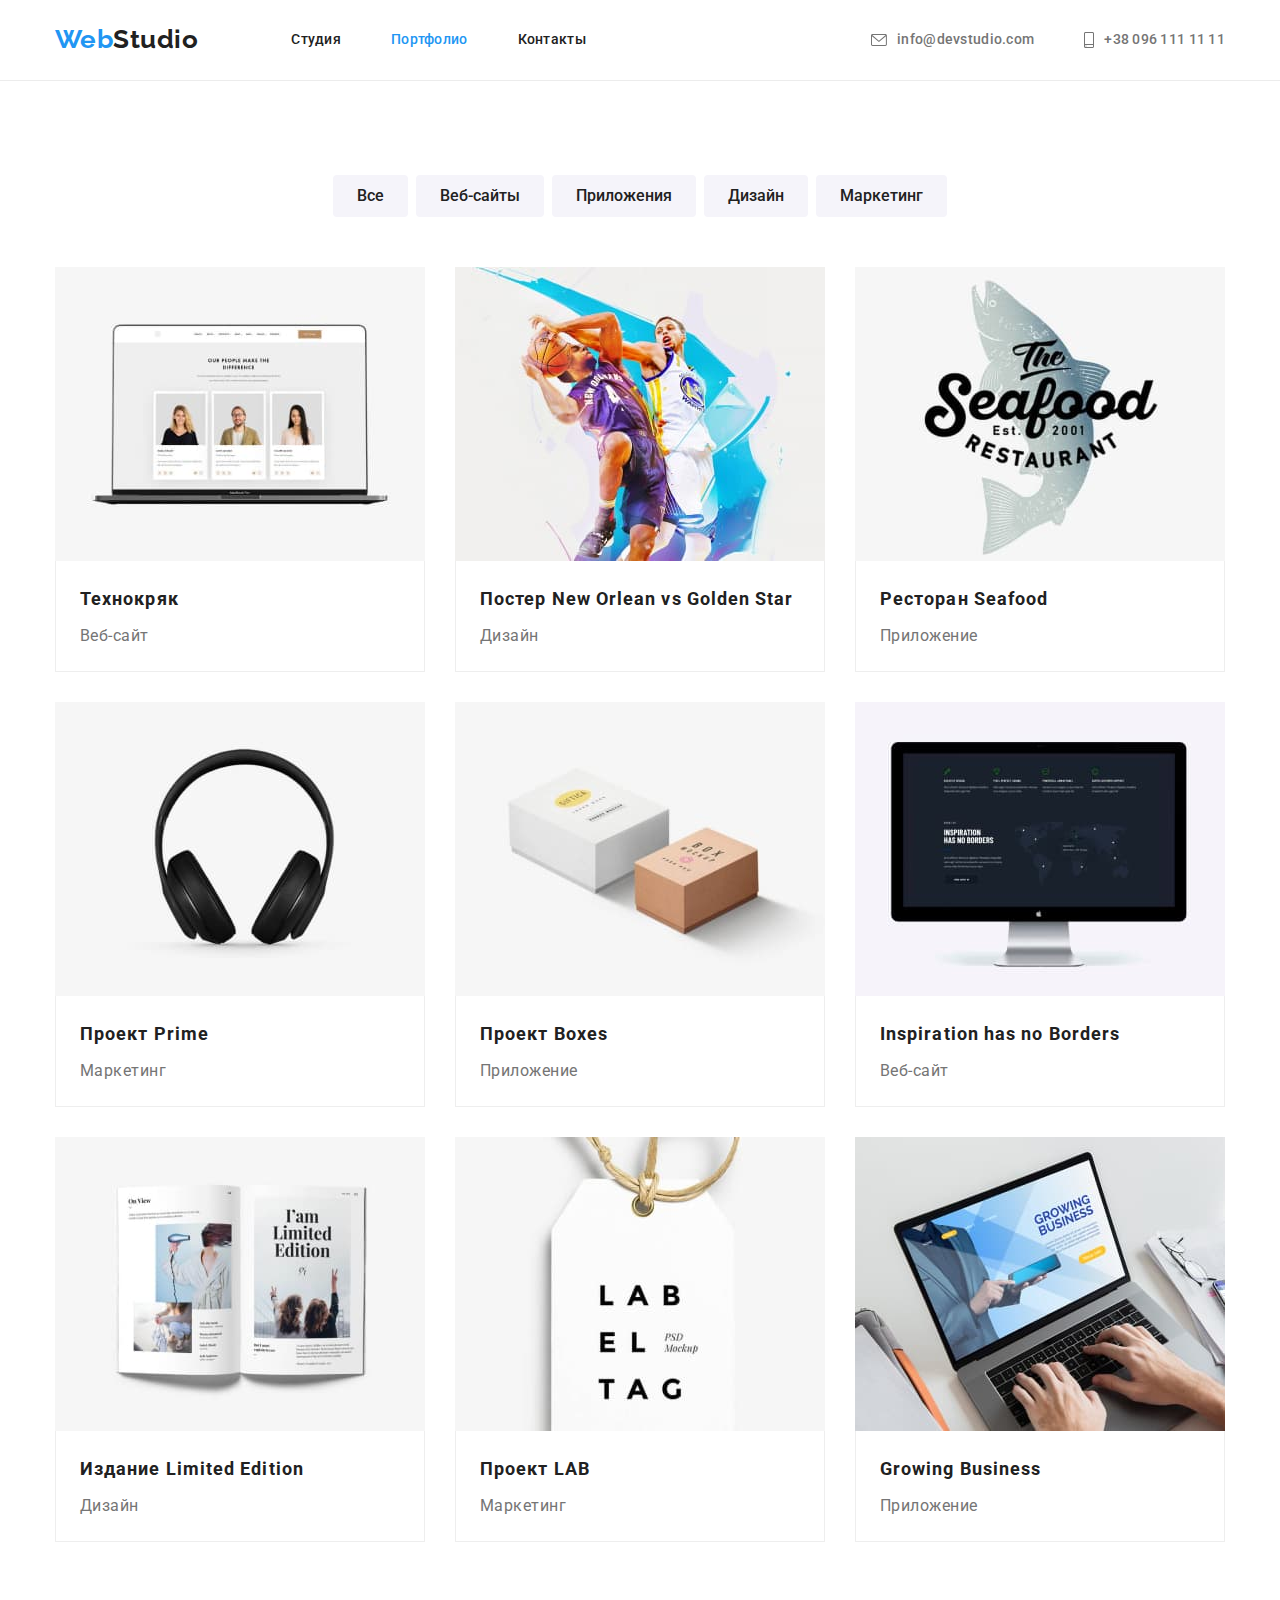
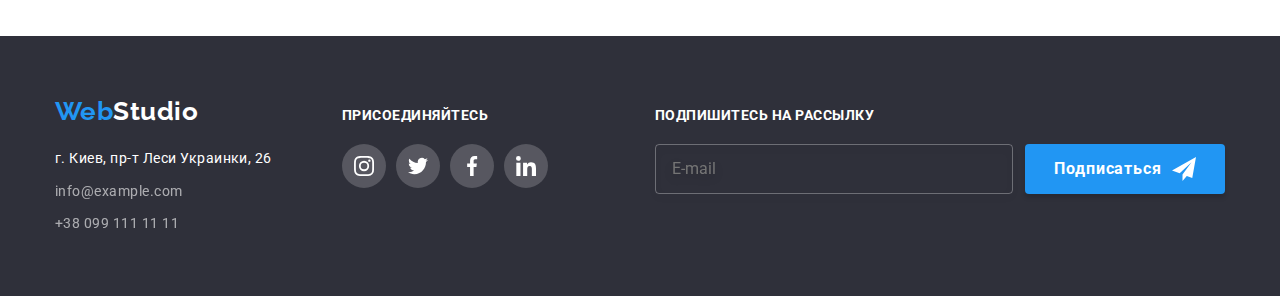
==== portfolio.html @ 4af3f349 "start" ====
<!DOCTYPE html>
<html lang="ru">

<head>
    <meta charset="UTF-8">
    <meta name="viewport" content="width=device-width, initial-scale=1.0">
    <title>ВебСтудия</title>
    <link rel="preconnect" href="https://fonts.gstatic.com">
    <link href="https://fonts.googleapis.com/css2?family=Raleway:wght@700&family=Roboto:wght@400;500;700;900&display=swap"
        rel="stylesheet">
    <link rel="stylesheet" href="https://cdnjs.cloudflare.com/ajax/libs/modern-normalize/1.0.0/modern-normalize.css">
    <link rel="stylesheet" href="./css/main.min.css">
</head>

<body>
    <!-- header -->
    <header class="header">
        <div class="container oneline">
            <nav class="navigation">
                <a class="logo logo--header" href="./index.html" lang="en">Web<span class="logo logo--above">Studio</span></a>
                <ul class="nav-links">
                    <li class="nav-links__item">
                        <a class="nav-links__link" href="./index.html">Студия</a>
                    </li>
                    <li class="nav-links__item">
                        <a class="nav-links__link nav-links__link--current" href="./portfolio.html">Портфолио</a>
                    </li>
                    <li class="nav-links__item">
                        <a class="nav-links__link" href="#">Контакты</a>
                    </li>
                </ul>
            </nav>
            <ul class="header-address">
                <li class="header-address__item">
                    <a class="header-address__link" href="mailto:info@devstudio.com">
                        <svg class="header-address__icon" width="16" height="12">
                            <use href="./index-images/icons/sprite.svg#icon-envelope">
                            </use>
                        </svg>info@devstudio.com
                    </a>
                </li>
                <li class="header-address__item">
                    <a class="header-address__link" href="tel:+380961111111">
                        <svg class="header-address__icon" width="10" height="16">
                            <use href="./index-images/icons/sprite.svg#icon-smartphone">
                            </use>
                        </svg>+38 096 111 11 11
                    </a>
                </li>
            </ul>
        </div>
    </header>

    <main>
        <!-- portfolio -->
        <section class="portfolio">
            <div class="container">    
                <h1 hidden>Портфолио</h1>

                <!-- buttons -->
                <ul class="buttons-list">
                    <li class="buttons-list__item">
                        <button type="button" class="sort-button">Все</button>
                    </li>
                    <li class="buttons-list__item">
                        <button type="button" class="sort-button">Веб-сайты</button>
                    </li>
                    <li class="buttons-list__item">
                        <button type="button" class="sort-button">Приложения</button>
                    </li>
                    <li class="buttons-list__item">
                        <button type="button" class="sort-button">Дизайн</button>
                    </li>
                    <li class="buttons-list__item">
                        <button type="button" class="sort-button">Маркетинг</button>
                    </li>
                </ul>

                <!-- projects -->
                <h2 hidden>Ссылки на проекты</h2>
                <ul class="projects">
                    <li class="projects__item">
                        <a href="#" class="projects__link">
                            <div class="jump">
                                <img src= ./index-images/projects/technokrjak.jpg alt="Технокряк" width="370" height="294">
                                <p class="jump__text">Технокряк это современная площадка распространения коронавируса. Компании используют эту платформу для цифрового
                                шпионажа и атак на защищённые сервера конкурентов.
                                </p>
                            </div>
                            <div class="projects__text"> 
                                <h3 class="projects__title">Технокряк</h3>
                                <p class="projects__type">Веб-сайт</p>
                            </div>
                        </a>
                    </li>
                    <li class="projects__item">
                        <a href="#" class="projects__link">
                            <div class="jump">
                                <img src="./index-images/projects/neworlean.jpg" alt="Постер New Orlean vs Golden Star" width="370"
                                    height="294">
                                <p class="jump__text">Технокряк это современная площадка распространения коронавируса. Компании используют эту
                                    платформу для цифрового
                                    шпионажа и атак на защищённые сервера конкурентов.
                                </p>
                            </div>
                            <div class="projects__text">
                                <h3 class="projects__title">Постер New Orlean vs Golden Star</h3>
                                <p class="projects__type">Дизайн</p>
                            </div>
                        </a>
                    </li>
                    <li class="projects__item">
                        <a href="#" class="projects__link">
                            <div class="jump">
                                <img src="./index-images/projects/seafood.jpg" alt="Ресторан Seafood" width="370" height="294">
                                <p class="jump__text">Технокряк это современная площадка распространения коронавируса. Компании используют эту
                                    платформу для цифрового
                                    шпионажа и атак на защищённые сервера конкурентов.
                                </p>
                            </div>
                            <div class="projects__text">
                                <h3 class="projects__title">Ресторан Seafood</h3>
                                <p class="projects__type">Приложение</p>
                            </div>
                        </a>
                    </li>
                    <li class="projects__item">
                        <a href="#" class="projects__link">
                            <div class="jump">
                                <img src="./index-images/projects/prime.jpg" alt="Проект Prime" width="370" height="294">
                                <p class="jump__text">Технокряк это современная площадка распространения коронавируса. Компании используют эту
                                    платформу для цифрового
                                    шпионажа и атак на защищённые сервера конкурентов.
                                </p>
                            </div>
                            <div class="projects__text">
                                <h3 class="projects__title">Проект Prime</h3>
                                <p class="projects__type">Маркетинг</p>
                            </div>
                        </a>
                    </li>
                    <li class="projects__item">
                        <a href="#" class="projects__link">
                            <div class="jump">
                                <img src="./index-images/projects/boxes.jpg" alt="Проект Boxes" width="370" height="294">
                                <p class="jump__text">Технокряк это современная площадка распространения коронавируса. Компании используют эту
                                    платформу для цифрового
                                    шпионажа и атак на защищённые сервера конкурентов.
                                </p>
                            </div>
                            <div class="projects__text">
                                <h3 class="projects__title">Проект Boxes</h3>
                                <p class="projects__type">Приложение</p>
                            </div>
                        </a>
                    </li>
                    <li class="projects__item">
                        <a href="#" class="projects__link">
                            <div class="jump">
                                <img src="./index-images/projects/inspiration.jpg" alt="Inspiration has no Borders" width="370"
                                    height="294">
                                <p class="jump__text">Технокряк это современная площадка распространения коронавируса. Компании используют эту
                                    платформу для цифрового
                                    шпионажа и атак на защищённые сервера конкурентов.
                                </p>
                            </div>
                            <div class="projects__text">
                                <h3 class="projects__title">Inspiration has no Borders</h3>
                                <p class="projects__type">Веб-сайт</p>
                            </div>
                        </a>
                    </li>
                    <li class="projects__item">
                        <a href="#" class="projects__link">
                            <div class="jump">
                                <img src="./index-images/projects/limitededition.jpg" alt="Издание Limited Edition" width="370"
                                    height="294">
                                <p class="jump__text">Технокряк это современная площадка распространения коронавируса. Компании используют эту
                                платформу для цифрового
                                шпионажа и атак на защищённые сервера конкурентов.</p>
                            </div>
                            <div class="projects__text">
                                <h3 class="projects__title">Издание Limited Edition</h3>
                                <p class="projects__type">Дизайн</p>
                            </div>
                        </a>
                    </li>
                    <li class="projects__item">
                        <a href="#" class="projects__link">
                            <div class="jump">
                                <img src="./index-images/projects/lab.jpg" alt="Проект LAB" width="370" height="294">
                                <p class="jump__text">Технокряк это современная площадка распространения коронавируса. Компании используют эту
                                    платформу для цифрового
                                    шпионажа и атак на защищённые сервера конкурентов.</p>
                            </div>
                            <div class="projects__text">
                                <h3 class="projects__title">Проект LAB</h3>
                                <p class="projects__type">Маркетинг</p>
                            </div>
                        </a>
                    </li>
                    <li class="projects__item">
                        <a href="#" class="projects__link">
                            <div class="jump">
                                <img src="./index-images/projects/growing.jpg" alt="Growing Business" width="370" height="294">
                                <p class="jump__text">Технокряк это современная площадка распространения коронавируса. Компании используют эту
                                    платформу для цифрового
                                    шпионажа и атак на защищённые сервера конкурентов.</p>
                            </div>
                            <div class="projects__text">
                                <h3 class="projects__title">Growing Business</h3>
                                <p class="projects__type">Приложение</p>
                            </div>
                        </a>
                    </li>
                </ul>
            </div>
        </section>
    </main>

    <!-- footer -->
    <footer class="footer">
        <div class="container general">
            <div class="footer-one">
                <a class="logo logo--footer" href="./index.html" lang="en">Web<span class="logo logo--below">Studio</span></a>
                <address class="footer-address">
                    <a class="footer-address__item" href="#">г. Киев, пр-т Леси Украинки, 26</a>
                    <a class="footer-address__item footer-address__item--contact-link" href="mailto:info@example.com">info@example.com</a>
                    <a class="footer-address__item footer-address__item--contact-link" href="tel:+380991111111">+38 099 111 11 11</a>
                </address>
            </div>
            <div class="footer-two">
                <h3 class="footer-title">Присоединяйтесь</h3>
                <ul class="social">
                    <li class="social__item social__item--footer">
                        <a href="#" class="social__link">
                            <svg class="social__icon social__icon--footer">
                                <use href="./index-images/icons/sprite.svg#icon-instagram">
                                </use>
                            </svg>
                        </a>
                    </li>
                    <li class="social__item social__item--footer">
                        <a href="#" class="social__link">
                            <svg class="social__icon social__icon--footer">
                                <use href="./index-images/icons/sprite.svg#icon-twitter">
                                </use>
                            </svg>
                        </a>
                    </li>
                    <li class="social__item social__item--footer">
                        <a href="#" class="social__link">
                            <svg class="social__icon 
                                social__icon--footer">
                                <use href="./index-images/icons/sprite.svg#icon-facebook">
                                </use>
                            </svg>
                        </a>
                    </li>
                    <li class="social__item social__item--footer">
                        <a href="#" class="social__link">
                            <svg class="social__icon social__icon--footer">
                                <use href="./index-images/icons/sprite.svg#icon-linkedin">
                                </use>
                            </svg>
                        </a>
                    </li>
                </ul>
            </div>
            <div class="footer-three">
                <form action="#" class="subscribe">
                    <p class="footer-title">Подпишитесь на рассылку</p>
                    <div class="subscribe__container">
                        <input name="user-e-mail" class="subscribe__input" type="email" placeholder="E-mail">
                        <button class="main-button subscribe__btn" type="submit">
                            <span>Подписаться</span>
                            <svg class="subscribe__icon">
                                <use href="./index-images/icons/sprite.svg#icon-send"></use>
                            </svg>
                        </button>
                    </div>
                </form>
            </div>
        </div>
    </footer>

</body>

</html>
---- css/main.min.css ----
:root{--accent-color: #2196f3;--h-color: #212121;--text-color: #757575;--white-color: #ffffff;--font-family: Roboto, sans-serif;--time: 250ms;--delay: cubic-bezier(0.4, 0, 0.2, 1)}.visually-hidden{position:absolute !important;clip:rect(1px 1px 1px 1px);clip:rect(1px, 1px, 1px, 1px);padding:0 !important;border:0 !important;height:1px !important;width:1px !important;overflow:hidden}.main-button,.social__link,.nav-links__link,.nav-links__link::after,.header-address__link,.header-address__icon,.backdrop,.modal,.close,.form__input,.form__icon,.checkbox__icon,.clients-list__link,.sort-button,.projects__link,.jump__text,.footer-address__item--contact-link{transition:all var(--time) var(--delay)}html{box-sizing:border-box}*,*::after,*::before{box-sizing:inherit}body{font-family:var(--font-family);letter-spacing:0.03em;font-style:normal;margin:0}ul{margin:0;padding:0}a{text-decoration:none}h1,h2,h3,h4,h5,h6,p{margin:0}img{display:block;max-width:100%;height:auto}.container{width:1200px;padding:0 15px;margin:0 auto}.container.general{display:flex;flex-direction:row;align-items:baseline;justify-content:center}.container.oneline{display:flex}.main-button{display:block;padding:8px 0;width:200px;margin:0 auto;font-weight:700;font-size:16px;line-height:1.875;letter-spacing:0.06em;color:var(--white-color);background:var(--accent-color);box-shadow:0px 4px 4px rgba(0,0,0,0.15);border-radius:4px;border-color:transparent;cursor:pointer}.main-button:hover,.main-button:focus{background-color:#188ce8;filter:drop-shadow(0px 4px 4px rgba(0,0,0,0.15))}.main-button.subscribe__btn{display:flex;flex-direction:row;align-items:center;justify-content:center;margin-left:12px}.main-button.subscribe__btn .subscribe__icon{content:"";display:block;margin-left:10px;height:24px;width:24px;background-position:center;background-size:contain;background-repeat:no-repeat;fill:currentColor}.logo{display:inline-block;font-family:Raleway, sans-serif;font-weight:700;font-size:26px;line-height:1.19;color:var(--accent-color)}.logo--header{padding-top:24px;padding-bottom:25px;margin-right:93px}.logo--footer{margin-bottom:20px}.logo--above{color:var(--h-color)}.logo--below{color:var(--white-color)}.section-title{font-weight:700;font-size:36px;line-height:1.17;color:var(--h-color);margin-bottom:50px}.social{display:flex;flex-direction:row;align-items:center;justify-content:center;list-style:none}.social__item{display:block;width:44px;height:44px;margin-right:10px;border-radius:50%}.social__item:last-child{margin-right:0}.social__item--footer{background-color:rgba(255,255,255,0.1)}.social__link{width:inherit;height:inherit;border-radius:inherit;display:flex;flex-direction:row;align-items:center;justify-content:center;fill:#afb1b8;background-color:inherit}.social__link:hover,.social__link:focus{background-color:var(--accent-color);fill:var(--white-color)}.social__icon{height:20px;width:20px;background-position:center;background-size:contain;background-repeat:no-repeat}.social__icon--footer{fill:var(--white-color)}.header{display:flex;align-items:center;border-bottom:1px solid #ececec}.navigation{display:flex}.nav-links{list-style:none;display:flex}.nav-links__item{display:inline-block;margin-right:50px;position:relative}.nav-links__item:last-child{margin-right:0}.nav-links__link{display:inline-block;padding:32px 0;font-weight:500;font-size:14px;line-height:1.14;letter-spacing:0.02em;color:var(--h-color)}.nav-links__link:hover,.nav-links__link:focus{color:var(--accent-color)}.nav-links__link--current{color:var(--accent-color)}.nav-links__link::after{content:"";display:block;height:4px;width:100%;background:var(--accent-color);border-radius:2px;position:absolute;left:0;bottom:0;visibility:hidden}.nav-links__link:hover::after,.nav-links__link:focus::after{visibility:visible}.header-address{margin-left:auto;display:flex;list-style:none}.header-address__item{display:inline-block;margin-right:50px;color:var(--text-color)}.header-address__item:last-child{margin-right:0}.header-address__link{display:flex;align-items:center;font-weight:500;font-size:14px;line-height:1.14;letter-spacing:0.02em;color:var(--text-color);padding:32px 0}.header-address__link:hover,.header-address__link:focus{color:var(--accent-color)}.header-address__icon{display:inline-block;margin-right:10px;fill:currentColor}.header-address__icon:hover,.header-address__icon:focus{color:var(--accent-color)}.hero{max-width:1600px;padding:200px 0px;margin:0 auto;background-color:#2f303a;background-image:linear-gradient(rgba(47,48,58,0.4), rgba(47,48,58,0.4)),url(../index-images/bcgimg.jpg);background-position:center;background-size:cover;background-repeat:no-repeat}.hero__title{display:flex;text-align:center;margin:0 auto 30px;width:696px;font-weight:900;font-size:44px;line-height:1.36;letter-spacing:0.06em;text-transform:uppercase;color:var(--white-color)}.backdrop{position:fixed;top:0;left:0;width:100%;height:100%;background:rgba(0,0,0,0.2);opacity:1;visibility:visible}.backdrop.is-hidden{opacity:0;pointer-events:none;visibility:hidden}.backdrop.is-hidden .modal{opacity:0}.modal{position:absolute;top:50%;left:50%;transform:translate(-50%, -50%);height:581px;width:528px;background:var(--white-color);box-shadow:0px 1px 3px rgba(0,0,0,0.12),0px 1px 1px rgba(0,0,0,0.14),0px 2px 1px rgba(0,0,0,0.2);border-radius:4px;opacity:1;padding:40px}.close{position:absolute;width:30px;height:30px;top:8px;right:8px;background:var(--white-color);border:1px solid rgba(0,0,0,0.1);border-radius:50%;cursor:pointer;fill:currentColor}.close:focus,.close:hover{fill:var(--accent-color)}.close__sign{content:"";height:11px;width:11px}.form{display:flex;flex-direction:column}.form__title{display:flex;flex-direction:row;align-items:center;justify-content:center;margin-bottom:12px;font-weight:700;font-size:20px;line-height:1.15;color:var(--h-color)}.form__label{position:relative;display:inline-block;margin-bottom:10px;font-weight:400;font-size:12px;line-height:1.17;letter-spacing:0.01em;color:var(--text-color)}.form__input{display:inline-block;padding:0 12px 0 42px;margin-top:4px;height:40px;width:100%;border:1px solid rgba(33,33,33,0.2);border-radius:4px;font-weight:400;font-size:12px;line-height:1.17;letter-spacing:0.01em;color:var(--h-color)}.form__input::placeholder{color:rgba(117,117,117,0.5)}.form__input:focus,.form__input:hover{border-color:var(--accent-color);outline:none}.form__input--comment{width:448px;height:120px;padding:12px 16px}textarea{resize:none}.form__icon{position:absolute;display:inline-block;content:"";width:18px;height:18px;top:50%;left:12px;fill:currentColor}.form__input:focus+.form__icon,.form__input:hover+.form__icon{fill:var(--accent-color)}.form__field{display:flex;flex-direction:row;align-items:center;justify-content:center;margin-top:10px;margin-bottom:30px;font-weight:400;font-size:14px;line-height:1.7;color:var(--text-color)}.checkbox__link{color:var(--accent-color);text-decoration:underline;margin:0}.checkbox__icon{display:inline-block;margin-right:8px;border:2px solid #000000;border-radius:2px;box-shadow:0px 4px 4px rgba(0,0,0,0.25);cursor:pointer;fill:var(--white-color)}.checkbox:hover+.checkbox__icon,.checkbox:focus+.checkbox__icon{border-color:var(--accent-color)}.checkbox:checked+.checkbox__icon{border-color:var(--accent-color);background-color:var(--accent-color);box-shadow:none}.usp{padding:94px 0}.usp-list{display:flex;list-style:none}.usp-list__item{display:inline-block;margin-right:30px;width:270px}.usp-list__item:last-child{margin-right:0}.usp-list__item::before{content:"";display:block;height:120px;margin-bottom:30px;background-color:#f5f4fa;background-repeat:no-repeat;background-position:center}.usp-list__item--antenna::before{background-image:url("../index-images/icons/antenna.svg")}.usp-list__item--clock::before{background-image:url("../index-images/icons/clock.svg")}.usp-list__item--diagram::before{background-image:url("../index-images/icons/diagram.svg")}.usp-list__item--astronaut::before{background-image:url("../index-images/icons/astronaut.svg")}.usp-list__title{display:inline-block;height:16px;margin-bottom:10px;font-weight:700;font-size:14px;line-height:1.14;text-transform:uppercase;color:var(--h-color)}.usp-list__description{display:inline-block;font-weight:400;font-size:14px;line-height:1.7;color:var(--text-color);height:75px}.ourjob{display:flex;text-align:center;padding-bottom:94px}.ourjob-list{display:flex;list-style:none}.ourjob-list__item{display:inline-block;margin-right:30px}.ourjob-list__item:last-child{margin-right:0px}.ourjob-list__action{position:relative}.ourjob-list__text{position:absolute;display:flex;flex-direction:row;align-items:center;justify-content:center;left:0;bottom:0;height:70px;width:100%;font-weight:700;font-size:14px;line-height:1.14;text-transform:uppercase;color:var(--white-color);background:rgba(47,48,58,0.8)}.team{background:#f5f4fa;padding:94px 0;text-align:center}.members{display:flex;list-style:none}.member-card{display:inline-block;margin-right:30px;box-shadow:0px 4px 4px rgba(0,0,0,0.15);border-radius:4px;border-color:transparent;background-color:var(--white-color)}.member-card:last-child{margin-right:0px}.member-card__text{padding:30px}.member-card__name{display:block;margin-bottom:10px;font-weight:500;font-size:16px;line-height:1.19;color:var(--h-color)}.member-card__job{display:inline-block;margin-bottom:16px;font-weight:400;font-size:16px;line-height:1.19;color:var(--text-color)}.clients{padding:94px 0;text-align:center}.clients-list{display:flex;list-style:none}.clients-list__item{display:block;margin-right:30px;width:170px;height:90px}.clients-list__item:last-child{margin-right:0}.clients-list__link{width:inherit;height:inherit;display:flex;flex-direction:row;align-items:center;justify-content:center;border:1px solid;border-radius:4px;border-color:#afb1b8;fill:#afb1b8}.clients-list__link:hover,.clients-list__link:focus{border-color:var(--accent-color);fill:var(--accent-color)}.clients-list__logo{background-position:center;background-size:contain;background-repeat:no-repeat}.portfolio{padding-top:94px;padding-bottom:94px}.buttons-list{list-style:none;margin-bottom:50px;display:flex;justify-content:center}.buttons-list__item{margin-right:8px}.buttons-list__item:last-child{margin-right:0}.sort-button{display:inline-block;padding:6px 22px;font-weight:500;font-size:16px;line-height:1.62;color:var(--h-color);background-color:#f5f4fa;border-radius:4px;border-color:transparent;box-shadow:none;cursor:pointer}.sort-button:hover,.sort-button:focus{color:var(--white-color);background-color:var(--accent-color);box-shadow:0px 3px 1px rgba(0,0,0,0.1),0px 1px 2px rgba(0,0,0,0.08),0px 2px 2px #0000001f}.projects{list-style:none;display:flex;flex-wrap:wrap}.projects__item{width:370px;margin-right:30px;margin-bottom:30px}.projects__item:nth-child(3n){margin-right:0}.projects__item:nth-last-child(-n+3){margin-bottom:0}.projects__link{display:block;box-shadow:none}.projects__link:hover,.projects__link:focus{box-shadow:0px 1px 1px rgba(0,0,0,0.12),0px 4px 4px rgba(0,0,0,0.06),1px 4px 6px rgba(0,0,0,0.16)}.projects__text{border:1px solid #eeeeee;border-top:0;padding:20px 24px}.projects__title{display:block;margin-bottom:4px;font-weight:700;font-size:18px;line-height:2;letter-spacing:0.06em;color:var(--h-color)}.projects__type{font-weight:400;font-size:16px;line-height:1.875;color:var(--text-color)}.jump{position:relative;overflow:hidden}.jump__text{position:absolute;top:0;left:0;width:100%;height:100%;padding:63px 24px;font-weight:400;font-size:18px;line-height:1.55;color:var(--white-color);background:var(--accent-color);opacity:0.9;transform:translateY(101%)}.projects__link:hover .jump__text,.projects__link:focus .jump__text{transform:translateY(0)}address{font-style:normal}.footer{background:#2f303a;padding-top:60px;padding-bottom:60px}.footer-one{display:inline-block;margin-right:70px}.footer-address{display:flex;flex-direction:column;align-items:flex-start;justify-content:center}.footer-address__item{display:inline-block;font-weight:400;font-size:14px;line-height:1.7;color:var(--white-color)}.footer-address__item--contact-link{margin-top:9px;opacity:0.6}.footer-address__item--contact-link:hover,.footer-address__item--contact-link:focus{color:var(--accent-color)}.footer-title{display:inline-block;margin-bottom:20px;font-weight:700;font-size:14px;line-height:1.14;text-transform:uppercase;color:var(--white-color)}.footer-three{margin-left:auto}.subscribe{display:flex;flex-direction:column}.subscribe__container{display:flex;flex-direction:row;align-items:center;justify-content:center}.subscribe__input{width:358px;height:50px;font-weight:400;font-size:16px;line-height:1.25;color:rgba(255,255,255,0.6);background-color:inherit;border:1px solid rgba(255,255,255,0.3);filter:drop-shadow(0px 4px 4px rgba(0,0,0,0.15));border-radius:4px;padding:15px 16px}.subscribe__input:focus,.subscribe__input:hover{border-color:var(--accent-color);outline:none}
/*# sourceMappingURL=main.min.css.map */
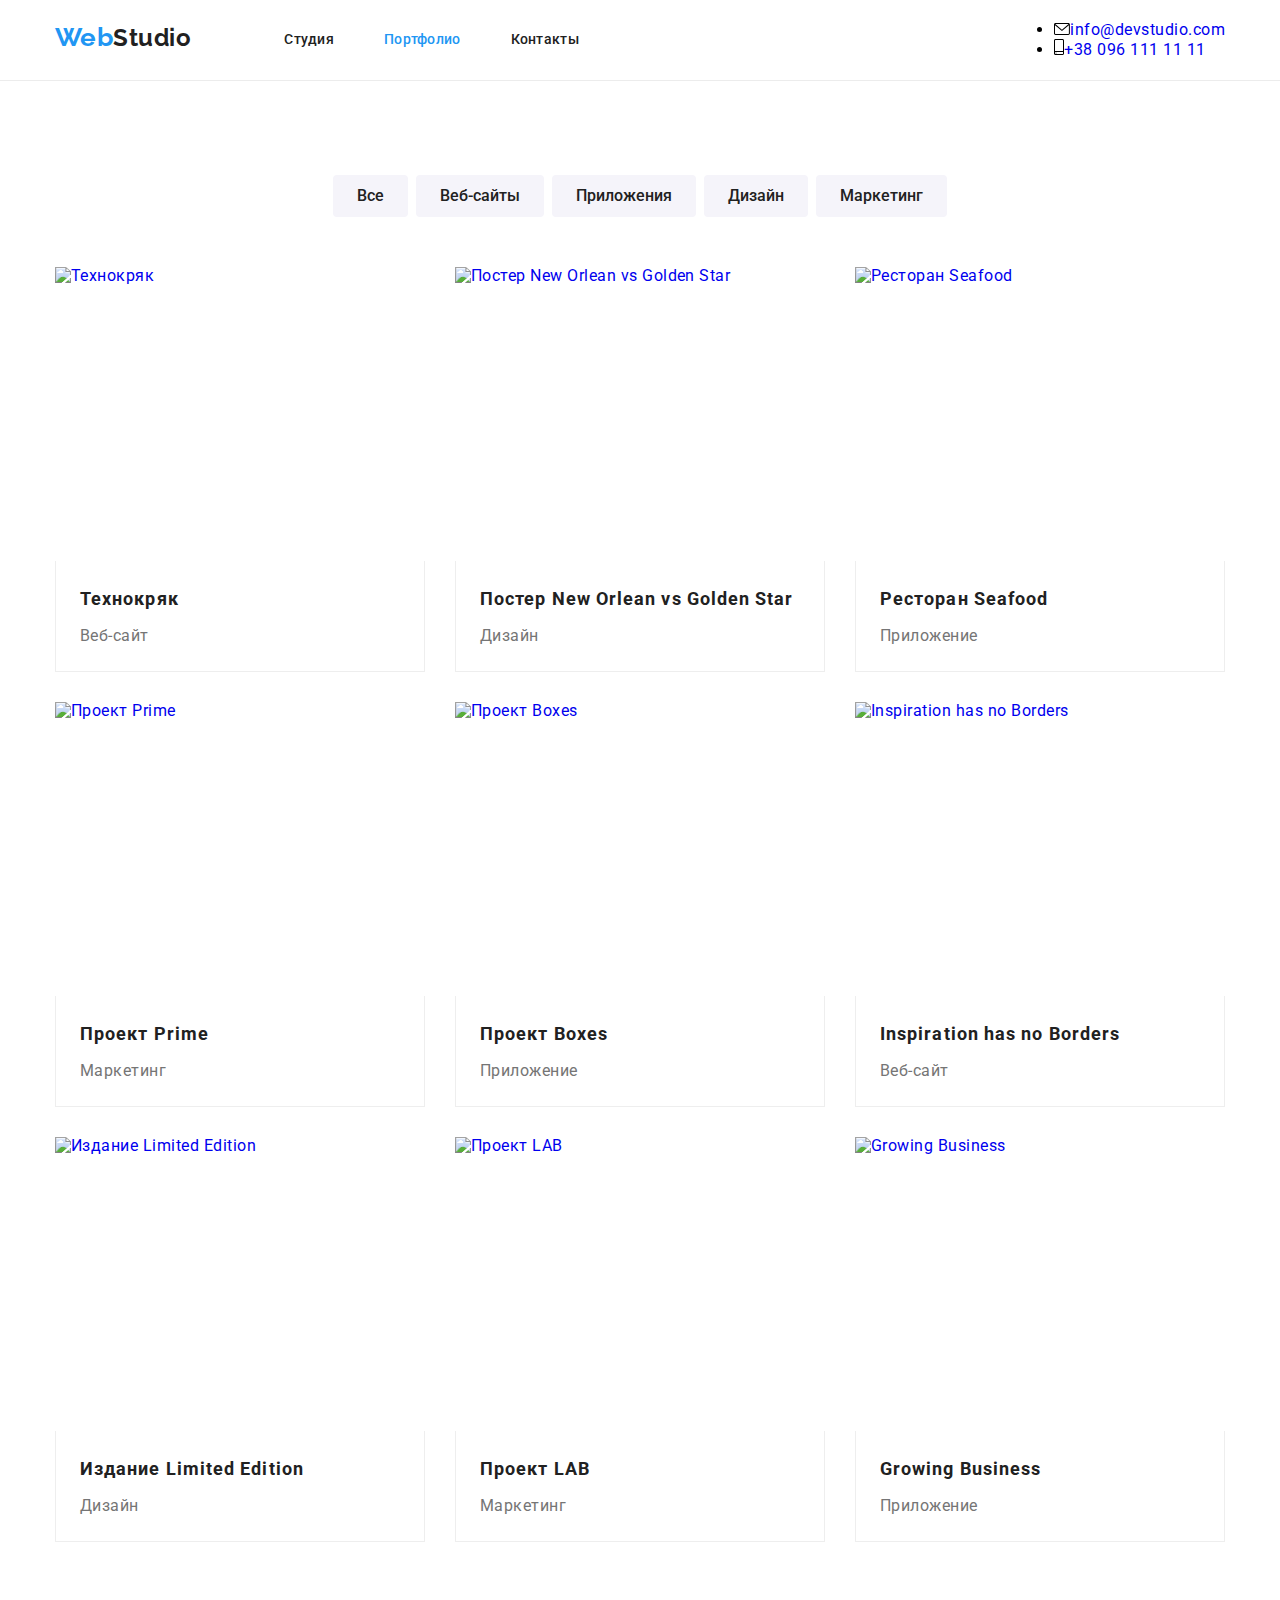
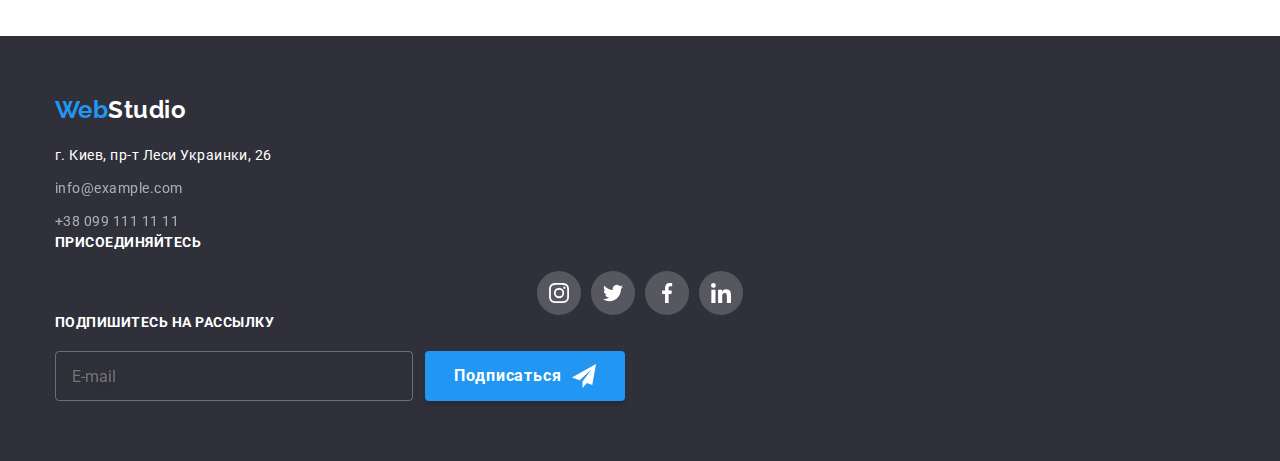
==== commit ec15737d: "fotos" ====
--- a/portfolio.html
+++ b/portfolio.html
@@ -34,7 +34,7 @@
                 <li class="header-address__item">
                     <a class="header-address__link" href="mailto:info@devstudio.com">
                         <svg class="header-address__icon" width="16" height="12">
-                            <use href="./index-images/icons/sprite.svg#icon-envelope">
+                            <use href="./images/icons/sprite.svg#icon-envelope">
                             </use>
                         </svg>info@devstudio.com
                     </a>
@@ -42,7 +42,7 @@
                 <li class="header-address__item">
                     <a class="header-address__link" href="tel:+380961111111">
                         <svg class="header-address__icon" width="10" height="16">
-                            <use href="./index-images/icons/sprite.svg#icon-smartphone">
+                            <use href="./images/icons/sprite.svg#icon-smartphone">
                             </use>
                         </svg>+38 096 111 11 11
                     </a>
@@ -82,7 +82,7 @@
                     <li class="projects__item">
                         <a href="#" class="projects__link">
                             <div class="jump">
-                                <img src= ./index-images/projects/technokrjak.jpg alt="Технокряк" width="370" height="294">
+                                <img src= ./images/projects/technokrjak.jpg alt="Технокряк" width="370" height="294">
                                 <p class="jump__text">Технокряк это современная площадка распространения коронавируса. Компании используют эту платформу для цифрового
                                 шпионажа и атак на защищённые сервера конкурентов.
                                 </p>
@@ -96,7 +96,7 @@
                     <li class="projects__item">
                         <a href="#" class="projects__link">
                             <div class="jump">
-                                <img src="./index-images/projects/neworlean.jpg" alt="Постер New Orlean vs Golden Star" width="370"
+                                <img src="./images/projects/neworlean.jpg" alt="Постер New Orlean vs Golden Star" width="370"
                                     height="294">
                                 <p class="jump__text">Технокряк это современная площадка распространения коронавируса. Компании используют эту
                                     платформу для цифрового
@@ -112,7 +112,7 @@
                     <li class="projects__item">
                         <a href="#" class="projects__link">
                             <div class="jump">
-                                <img src="./index-images/projects/seafood.jpg" alt="Ресторан Seafood" width="370" height="294">
+                                <img src="./images/projects/seafood.jpg" alt="Ресторан Seafood" width="370" height="294">
                                 <p class="jump__text">Технокряк это современная площадка распространения коронавируса. Компании используют эту
                                     платформу для цифрового
                                     шпионажа и атак на защищённые сервера конкурентов.
@@ -127,7 +127,7 @@
                     <li class="projects__item">
                         <a href="#" class="projects__link">
                             <div class="jump">
-                                <img src="./index-images/projects/prime.jpg" alt="Проект Prime" width="370" height="294">
+                                <img src="./images/projects/prime.jpg" alt="Проект Prime" width="370" height="294">
                                 <p class="jump__text">Технокряк это современная площадка распространения коронавируса. Компании используют эту
                                     платформу для цифрового
                                     шпионажа и атак на защищённые сервера конкурентов.
@@ -142,7 +142,7 @@
                     <li class="projects__item">
                         <a href="#" class="projects__link">
                             <div class="jump">
-                                <img src="./index-images/projects/boxes.jpg" alt="Проект Boxes" width="370" height="294">
+                                <img src="./images/projects/boxes.jpg" alt="Проект Boxes" width="370" height="294">
                                 <p class="jump__text">Технокряк это современная площадка распространения коронавируса. Компании используют эту
                                     платформу для цифрового
                                     шпионажа и атак на защищённые сервера конкурентов.
@@ -157,7 +157,7 @@
                     <li class="projects__item">
                         <a href="#" class="projects__link">
                             <div class="jump">
-                                <img src="./index-images/projects/inspiration.jpg" alt="Inspiration has no Borders" width="370"
+                                <img src="./images/projects/inspiration.jpg" alt="Inspiration has no Borders" width="370"
                                     height="294">
                                 <p class="jump__text">Технокряк это современная площадка распространения коронавируса. Компании используют эту
                                     платформу для цифрового
@@ -173,7 +173,7 @@
                     <li class="projects__item">
                         <a href="#" class="projects__link">
                             <div class="jump">
-                                <img src="./index-images/projects/limitededition.jpg" alt="Издание Limited Edition" width="370"
+                                <img src="./images/projects/limitededition.jpg" alt="Издание Limited Edition" width="370"
                                     height="294">
                                 <p class="jump__text">Технокряк это современная площадка распространения коронавируса. Компании используют эту
                                 платформу для цифрового
@@ -188,7 +188,7 @@
                     <li class="projects__item">
                         <a href="#" class="projects__link">
                             <div class="jump">
-                                <img src="./index-images/projects/lab.jpg" alt="Проект LAB" width="370" height="294">
+                                <img src="./images/projects/lab.jpg" alt="Проект LAB" width="370" height="294">
                                 <p class="jump__text">Технокряк это современная площадка распространения коронавируса. Компании используют эту
                                     платформу для цифрового
                                     шпионажа и атак на защищённые сервера конкурентов.</p>
@@ -202,7 +202,7 @@
                     <li class="projects__item">
                         <a href="#" class="projects__link">
                             <div class="jump">
-                                <img src="./index-images/projects/growing.jpg" alt="Growing Business" width="370" height="294">
+                                <img src="./images/projects/growing.jpg" alt="Growing Business" width="370" height="294">
                                 <p class="jump__text">Технокряк это современная площадка распространения коронавируса. Компании используют эту
                                     платформу для цифрового
                                     шпионажа и атак на защищённые сервера конкурентов.</p>
@@ -235,7 +235,7 @@
                     <li class="social__item social__item--footer">
                         <a href="#" class="social__link">
                             <svg class="social__icon social__icon--footer">
-                                <use href="./index-images/icons/sprite.svg#icon-instagram">
+                                <use href="./images/icons/sprite.svg#icon-instagram">
                                 </use>
                             </svg>
                         </a>
@@ -243,7 +243,7 @@
                     <li class="social__item social__item--footer">
                         <a href="#" class="social__link">
                             <svg class="social__icon social__icon--footer">
-                                <use href="./index-images/icons/sprite.svg#icon-twitter">
+                                <use href="./images/icons/sprite.svg#icon-twitter">
                                 </use>
                             </svg>
                         </a>
@@ -252,7 +252,7 @@
                         <a href="#" class="social__link">
                             <svg class="social__icon 
                                 social__icon--footer">
-                                <use href="./index-images/icons/sprite.svg#icon-facebook">
+                                <use href="./images/icons/sprite.svg#icon-facebook">
                                 </use>
                             </svg>
                         </a>
@@ -260,7 +260,7 @@
                     <li class="social__item social__item--footer">
                         <a href="#" class="social__link">
                             <svg class="social__icon social__icon--footer">
-                                <use href="./index-images/icons/sprite.svg#icon-linkedin">
+                                <use href="./images/icons/sprite.svg#icon-linkedin">
                                 </use>
                             </svg>
                         </a>
@@ -275,7 +275,7 @@
                         <button class="main-button subscribe__btn" type="submit">
                             <span>Подписаться</span>
                             <svg class="subscribe__icon">
-                                <use href="./index-images/icons/sprite.svg#icon-send"></use>
+                                <use href="./images/icons/sprite.svg#icon-send"></use>
                             </svg>
                         </button>
                     </div>
--- a/css/main.min.css
+++ b/css/main.min.css
@@ -1,2 +1,2 @@
-:root{--accent-color: #2196f3;--h-color: #212121;--text-color: #757575;--white-color: #ffffff;--font-family: Roboto, sans-serif;--time: 250ms;--delay: cubic-bezier(0.4, 0, 0.2, 1)}.visually-hidden{position:absolute !important;clip:rect(1px 1px 1px 1px);clip:rect(1px, 1px, 1px, 1px);padding:0 !important;border:0 !important;height:1px !important;width:1px !important;overflow:hidden}.main-button,.social__link,.nav-links__link,.nav-links__link::after,.header-address__link,.header-address__icon,.backdrop,.modal,.close,.form__input,.form__icon,.checkbox__icon,.clients-list__link,.sort-button,.projects__link,.jump__text,.footer-address__item--contact-link{transition:all var(--time) var(--delay)}html{box-sizing:border-box}*,*::after,*::before{box-sizing:inherit}body{font-family:var(--font-family);letter-spacing:0.03em;font-style:normal;margin:0}ul{margin:0;padding:0}a{text-decoration:none}h1,h2,h3,h4,h5,h6,p{margin:0}img{display:block;max-width:100%;height:auto}.container{width:1200px;padding:0 15px;margin:0 auto}.container.general{display:flex;flex-direction:row;align-items:baseline;justify-content:center}.container.oneline{display:flex}.main-button{display:block;padding:8px 0;width:200px;margin:0 auto;font-weight:700;font-size:16px;line-height:1.875;letter-spacing:0.06em;color:var(--white-color);background:var(--accent-color);box-shadow:0px 4px 4px rgba(0,0,0,0.15);border-radius:4px;border-color:transparent;cursor:pointer}.main-button:hover,.main-button:focus{background-color:#188ce8;filter:drop-shadow(0px 4px 4px rgba(0,0,0,0.15))}.main-button.subscribe__btn{display:flex;flex-direction:row;align-items:center;justify-content:center;margin-left:12px}.main-button.subscribe__btn .subscribe__icon{content:"";display:block;margin-left:10px;height:24px;width:24px;background-position:center;background-size:contain;background-repeat:no-repeat;fill:currentColor}.logo{display:inline-block;font-family:Raleway, sans-serif;font-weight:700;font-size:26px;line-height:1.19;color:var(--accent-color)}.logo--header{padding-top:24px;padding-bottom:25px;margin-right:93px}.logo--footer{margin-bottom:20px}.logo--above{color:var(--h-color)}.logo--below{color:var(--white-color)}.section-title{font-weight:700;font-size:36px;line-height:1.17;color:var(--h-color);margin-bottom:50px}.social{display:flex;flex-direction:row;align-items:center;justify-content:center;list-style:none}.social__item{display:block;width:44px;height:44px;margin-right:10px;border-radius:50%}.social__item:last-child{margin-right:0}.social__item--footer{background-color:rgba(255,255,255,0.1)}.social__link{width:inherit;height:inherit;border-radius:inherit;display:flex;flex-direction:row;align-items:center;justify-content:center;fill:#afb1b8;background-color:inherit}.social__link:hover,.social__link:focus{background-color:var(--accent-color);fill:var(--white-color)}.social__icon{height:20px;width:20px;background-position:center;background-size:contain;background-repeat:no-repeat}.social__icon--footer{fill:var(--white-color)}.header{display:flex;align-items:center;border-bottom:1px solid #ececec}.navigation{display:flex}.nav-links{list-style:none;display:flex}.nav-links__item{display:inline-block;margin-right:50px;position:relative}.nav-links__item:last-child{margin-right:0}.nav-links__link{display:inline-block;padding:32px 0;font-weight:500;font-size:14px;line-height:1.14;letter-spacing:0.02em;color:var(--h-color)}.nav-links__link:hover,.nav-links__link:focus{color:var(--accent-color)}.nav-links__link--current{color:var(--accent-color)}.nav-links__link::after{content:"";display:block;height:4px;width:100%;background:var(--accent-color);border-radius:2px;position:absolute;left:0;bottom:0;visibility:hidden}.nav-links__link:hover::after,.nav-links__link:focus::after{visibility:visible}.header-address{margin-left:auto;display:flex;list-style:none}.header-address__item{display:inline-block;margin-right:50px;color:var(--text-color)}.header-address__item:last-child{margin-right:0}.header-address__link{display:flex;align-items:center;font-weight:500;font-size:14px;line-height:1.14;letter-spacing:0.02em;color:var(--text-color);padding:32px 0}.header-address__link:hover,.header-address__link:focus{color:var(--accent-color)}.header-address__icon{display:inline-block;margin-right:10px;fill:currentColor}.header-address__icon:hover,.header-address__icon:focus{color:var(--accent-color)}.hero{max-width:1600px;padding:200px 0px;margin:0 auto;background-color:#2f303a;background-image:linear-gradient(rgba(47,48,58,0.4), rgba(47,48,58,0.4)),url(../index-images/bcgimg.jpg);background-position:center;background-size:cover;background-repeat:no-repeat}.hero__title{display:flex;text-align:center;margin:0 auto 30px;width:696px;font-weight:900;font-size:44px;line-height:1.36;letter-spacing:0.06em;text-transform:uppercase;color:var(--white-color)}.backdrop{position:fixed;top:0;left:0;width:100%;height:100%;background:rgba(0,0,0,0.2);opacity:1;visibility:visible}.backdrop.is-hidden{opacity:0;pointer-events:none;visibility:hidden}.backdrop.is-hidden .modal{opacity:0}.modal{position:absolute;top:50%;left:50%;transform:translate(-50%, -50%);height:581px;width:528px;background:var(--white-color);box-shadow:0px 1px 3px rgba(0,0,0,0.12),0px 1px 1px rgba(0,0,0,0.14),0px 2px 1px rgba(0,0,0,0.2);border-radius:4px;opacity:1;padding:40px}.close{position:absolute;width:30px;height:30px;top:8px;right:8px;background:var(--white-color);border:1px solid rgba(0,0,0,0.1);border-radius:50%;cursor:pointer;fill:currentColor}.close:focus,.close:hover{fill:var(--accent-color)}.close__sign{content:"";height:11px;width:11px}.form{display:flex;flex-direction:column}.form__title{display:flex;flex-direction:row;align-items:center;justify-content:center;margin-bottom:12px;font-weight:700;font-size:20px;line-height:1.15;color:var(--h-color)}.form__label{position:relative;display:inline-block;margin-bottom:10px;font-weight:400;font-size:12px;line-height:1.17;letter-spacing:0.01em;color:var(--text-color)}.form__input{display:inline-block;padding:0 12px 0 42px;margin-top:4px;height:40px;width:100%;border:1px solid rgba(33,33,33,0.2);border-radius:4px;font-weight:400;font-size:12px;line-height:1.17;letter-spacing:0.01em;color:var(--h-color)}.form__input::placeholder{color:rgba(117,117,117,0.5)}.form__input:focus,.form__input:hover{border-color:var(--accent-color);outline:none}.form__input--comment{width:448px;height:120px;padding:12px 16px}textarea{resize:none}.form__icon{position:absolute;display:inline-block;content:"";width:18px;height:18px;top:50%;left:12px;fill:currentColor}.form__input:focus+.form__icon,.form__input:hover+.form__icon{fill:var(--accent-color)}.form__field{display:flex;flex-direction:row;align-items:center;justify-content:center;margin-top:10px;margin-bottom:30px;font-weight:400;font-size:14px;line-height:1.7;color:var(--text-color)}.checkbox__link{color:var(--accent-color);text-decoration:underline;margin:0}.checkbox__icon{display:inline-block;margin-right:8px;border:2px solid #000000;border-radius:2px;box-shadow:0px 4px 4px rgba(0,0,0,0.25);cursor:pointer;fill:var(--white-color)}.checkbox:hover+.checkbox__icon,.checkbox:focus+.checkbox__icon{border-color:var(--accent-color)}.checkbox:checked+.checkbox__icon{border-color:var(--accent-color);background-color:var(--accent-color);box-shadow:none}.usp{padding:94px 0}.usp-list{display:flex;list-style:none}.usp-list__item{display:inline-block;margin-right:30px;width:270px}.usp-list__item:last-child{margin-right:0}.usp-list__item::before{content:"";display:block;height:120px;margin-bottom:30px;background-color:#f5f4fa;background-repeat:no-repeat;background-position:center}.usp-list__item--antenna::before{background-image:url("../index-images/icons/antenna.svg")}.usp-list__item--clock::before{background-image:url("../index-images/icons/clock.svg")}.usp-list__item--diagram::before{background-image:url("../index-images/icons/diagram.svg")}.usp-list__item--astronaut::before{background-image:url("../index-images/icons/astronaut.svg")}.usp-list__title{display:inline-block;height:16px;margin-bottom:10px;font-weight:700;font-size:14px;line-height:1.14;text-transform:uppercase;color:var(--h-color)}.usp-list__description{display:inline-block;font-weight:400;font-size:14px;line-height:1.7;color:var(--text-color);height:75px}.ourjob{display:flex;text-align:center;padding-bottom:94px}.ourjob-list{display:flex;list-style:none}.ourjob-list__item{display:inline-block;margin-right:30px}.ourjob-list__item:last-child{margin-right:0px}.ourjob-list__action{position:relative}.ourjob-list__text{position:absolute;display:flex;flex-direction:row;align-items:center;justify-content:center;left:0;bottom:0;height:70px;width:100%;font-weight:700;font-size:14px;line-height:1.14;text-transform:uppercase;color:var(--white-color);background:rgba(47,48,58,0.8)}.team{background:#f5f4fa;padding:94px 0;text-align:center}.members{display:flex;list-style:none}.member-card{display:inline-block;margin-right:30px;box-shadow:0px 4px 4px rgba(0,0,0,0.15);border-radius:4px;border-color:transparent;background-color:var(--white-color)}.member-card:last-child{margin-right:0px}.member-card__text{padding:30px}.member-card__name{display:block;margin-bottom:10px;font-weight:500;font-size:16px;line-height:1.19;color:var(--h-color)}.member-card__job{display:inline-block;margin-bottom:16px;font-weight:400;font-size:16px;line-height:1.19;color:var(--text-color)}.clients{padding:94px 0;text-align:center}.clients-list{display:flex;list-style:none}.clients-list__item{display:block;margin-right:30px;width:170px;height:90px}.clients-list__item:last-child{margin-right:0}.clients-list__link{width:inherit;height:inherit;display:flex;flex-direction:row;align-items:center;justify-content:center;border:1px solid;border-radius:4px;border-color:#afb1b8;fill:#afb1b8}.clients-list__link:hover,.clients-list__link:focus{border-color:var(--accent-color);fill:var(--accent-color)}.clients-list__logo{background-position:center;background-size:contain;background-repeat:no-repeat}.portfolio{padding-top:94px;padding-bottom:94px}.buttons-list{list-style:none;margin-bottom:50px;display:flex;justify-content:center}.buttons-list__item{margin-right:8px}.buttons-list__item:last-child{margin-right:0}.sort-button{display:inline-block;padding:6px 22px;font-weight:500;font-size:16px;line-height:1.62;color:var(--h-color);background-color:#f5f4fa;border-radius:4px;border-color:transparent;box-shadow:none;cursor:pointer}.sort-button:hover,.sort-button:focus{color:var(--white-color);background-color:var(--accent-color);box-shadow:0px 3px 1px rgba(0,0,0,0.1),0px 1px 2px rgba(0,0,0,0.08),0px 2px 2px #0000001f}.projects{list-style:none;display:flex;flex-wrap:wrap}.projects__item{width:370px;margin-right:30px;margin-bottom:30px}.projects__item:nth-child(3n){margin-right:0}.projects__item:nth-last-child(-n+3){margin-bottom:0}.projects__link{display:block;box-shadow:none}.projects__link:hover,.projects__link:focus{box-shadow:0px 1px 1px rgba(0,0,0,0.12),0px 4px 4px rgba(0,0,0,0.06),1px 4px 6px rgba(0,0,0,0.16)}.projects__text{border:1px solid #eeeeee;border-top:0;padding:20px 24px}.projects__title{display:block;margin-bottom:4px;font-weight:700;font-size:18px;line-height:2;letter-spacing:0.06em;color:var(--h-color)}.projects__type{font-weight:400;font-size:16px;line-height:1.875;color:var(--text-color)}.jump{position:relative;overflow:hidden}.jump__text{position:absolute;top:0;left:0;width:100%;height:100%;padding:63px 24px;font-weight:400;font-size:18px;line-height:1.55;color:var(--white-color);background:var(--accent-color);opacity:0.9;transform:translateY(101%)}.projects__link:hover .jump__text,.projects__link:focus .jump__text{transform:translateY(0)}address{font-style:normal}.footer{background:#2f303a;padding-top:60px;padding-bottom:60px}.footer-one{display:inline-block;margin-right:70px}.footer-address{display:flex;flex-direction:column;align-items:flex-start;justify-content:center}.footer-address__item{display:inline-block;font-weight:400;font-size:14px;line-height:1.7;color:var(--white-color)}.footer-address__item--contact-link{margin-top:9px;opacity:0.6}.footer-address__item--contact-link:hover,.footer-address__item--contact-link:focus{color:var(--accent-color)}.footer-title{display:inline-block;margin-bottom:20px;font-weight:700;font-size:14px;line-height:1.14;text-transform:uppercase;color:var(--white-color)}.footer-three{margin-left:auto}.subscribe{display:flex;flex-direction:column}.subscribe__container{display:flex;flex-direction:row;align-items:center;justify-content:center}.subscribe__input{width:358px;height:50px;font-weight:400;font-size:16px;line-height:1.25;color:rgba(255,255,255,0.6);background-color:inherit;border:1px solid rgba(255,255,255,0.3);filter:drop-shadow(0px 4px 4px rgba(0,0,0,0.15));border-radius:4px;padding:15px 16px}.subscribe__input:focus,.subscribe__input:hover{border-color:var(--accent-color);outline:none}
+:root{--accent-color: #2196f3;--h-color: #212121;--text-color: #757575;--white-color: #ffffff;--font-family: Roboto, sans-serif;--time: 250ms;--delay: cubic-bezier(0.4, 0, 0.2, 1)}.visually-hidden{position:absolute !important;clip:rect(1px 1px 1px 1px);clip:rect(1px, 1px, 1px, 1px);padding:0 !important;border:0 !important;height:1px !important;width:1px !important;overflow:hidden}.main-button,.social__link,.close,.nav-links__link,.nav-links__link::after,.burger-button__icon,.mobile-menu,.backdrop,.modal,.form__input,.form__icon,.checkbox__icon,.clients-list__link,.sort-button,.projects__link,.jump__text,.footer-address__item--contact-link{-webkit-transition:all var(--time) var(--delay);transition:all var(--time) var(--delay)}html{-webkit-box-sizing:border-box;box-sizing:border-box}*,*::after,*::before{-webkit-box-sizing:inherit;box-sizing:inherit}body{font-family:var(--font-family);letter-spacing:0.03em;font-style:normal;margin:0}ul{margin:0;padding:0}a{text-decoration:none}h1,h2,h3,h4,h5,h6,p{margin:0}img{display:block;max-width:100%;height:auto}.container{width:100%;padding:0 15px}.header .container{display:-webkit-box;display:-ms-flexbox;display:flex;-webkit-box-pack:justify;-ms-flex-pack:justify;justify-content:space-between;-webkit-box-align:center;-ms-flex-align:center;align-items:center}@media screen and (min-width: 480px){.container{width:480px;margin:0 auto}}@media screen and (min-width: 768px){.container{width:738px}}@media screen and (min-width: 1200px){.container{width:1200px}}.main-button{display:block;padding:8px 0;width:200px;margin:0 auto;font-weight:700;font-size:16px;line-height:1.875;letter-spacing:0.06em;color:var(--white-color);background:var(--accent-color);-webkit-box-shadow:0px 4px 4px rgba(0,0,0,0.15);box-shadow:0px 4px 4px rgba(0,0,0,0.15);border-radius:4px;border-color:transparent;cursor:pointer}.main-button:hover,.main-button:focus{background-color:#188ce8;-webkit-filter:drop-shadow(0px 4px 4px rgba(0,0,0,0.15));filter:drop-shadow(0px 4px 4px rgba(0,0,0,0.15))}.main-button.subscribe__btn{display:-webkit-box;display:-ms-flexbox;display:flex;-webkit-box-orient:horizontal;-webkit-box-direction:normal;-ms-flex-direction:row;flex-direction:row;-webkit-box-align:center;-ms-flex-align:center;align-items:center;-webkit-box-pack:center;-ms-flex-pack:center;justify-content:center;margin-left:12px}.main-button.subscribe__btn .subscribe__icon{content:"";display:block;margin-left:10px;height:24px;width:24px;background-position:center;background-size:contain;background-repeat:no-repeat;fill:currentColor}.logo{display:inline-block;font-family:Raleway, sans-serif;font-weight:700;font-size:24px;line-height:1.17;color:var(--accent-color)}.logo--header{padding-top:16px;padding-bottom:16px}@media screen and (min-width: 768px){.logo--header{margin-right:88px;padding-top:24px;padding-bottom:25px}}@media screen and (min-width: 1200px){.logo--header{margin-right:93px;font-size:26px;line-height:1.19px}}.logo--footer{margin-bottom:20px}.logo--above{color:var(--h-color)}.logo--below{color:var(--white-color)}.section-title{font-weight:700;font-size:36px;line-height:1.17;color:var(--h-color);margin-bottom:50px}.social{display:-webkit-box;display:-ms-flexbox;display:flex;-webkit-box-orient:horizontal;-webkit-box-direction:normal;-ms-flex-direction:row;flex-direction:row;-webkit-box-align:center;-ms-flex-align:center;align-items:center;-webkit-box-pack:center;-ms-flex-pack:center;justify-content:center;list-style:none}.social__item{display:block;width:44px;height:44px;margin-right:10px;border-radius:50%}.social__item:last-child{margin-right:0}.social__item--footer{background-color:rgba(255,255,255,0.1)}.social__link{width:inherit;height:inherit;border-radius:inherit;display:-webkit-box;display:-ms-flexbox;display:flex;-webkit-box-orient:horizontal;-webkit-box-direction:normal;-ms-flex-direction:row;flex-direction:row;-webkit-box-align:center;-ms-flex-align:center;align-items:center;-webkit-box-pack:center;-ms-flex-pack:center;justify-content:center;fill:#afb1b8;background-color:inherit}.social__link:hover,.social__link:focus{background-color:var(--accent-color);fill:var(--white-color)}.social__icon{height:20px;width:20px;background-position:center;background-size:contain;background-repeat:no-repeat}.social__icon--footer{fill:var(--white-color)}.close{position:absolute;background:var(--white-color);cursor:pointer;fill:currentColor}.close:focus,.close:hover{fill:var(--accent-color)}.close.close--modal{width:30px;height:30px;top:8px;right:8px;border:1px solid rgba(0,0,0,0.1);border-radius:50%}.close.close--mobile{top:10px;right:15px;width:40px;height:40px;border:none}.close__sign{content:""}.close__sign--modal{height:11px;width:11px}.close__sign--mobile{height:19px;width:19px}.header{display:-webkit-box;display:-ms-flexbox;display:flex;-webkit-box-align:center;-ms-flex-align:center;align-items:center;border-bottom:1px solid #ececec}.navigation{display:-webkit-box;display:-ms-flexbox;display:flex}.nav-links{list-style:none;display:-webkit-box;display:-ms-flexbox;display:flex}.nav-links__item{display:inline-block;margin-right:50px;position:relative}.nav-links__item:last-child{margin-right:0}.nav-links__link{display:inline-block;padding:32px 0;font-weight:500;font-size:14px;line-height:1.14;letter-spacing:0.02em;color:var(--h-color)}.nav-links__link:hover,.nav-links__link:focus{color:var(--accent-color)}.nav-links__link--current{color:var(--accent-color)}.nav-links__link::after{content:"";display:block;height:4px;width:100%;background:var(--accent-color);border-radius:2px;position:absolute;left:0;bottom:0;visibility:hidden}.nav-links__link:hover::after,.nav-links__link:focus::after{visibility:visible}@media screen and (max-width: 767px){.nav-links{display:none}.header-address{display:none}}.burger-button{background:var(--white-color);border:none;padding:0}.burger-button__icon{content:"";width:40px;height:40px;fill:black;cursor:pointer}.burger-button__icon:hover,.burger-button__icon:focus{color:var(--accent-color)}@media screen and (min-width: 767px){.burger-button__icon{display:none}}.mobile-menu{position:absolute;width:100%;max-width:480px;height:100vh;top:0;left:50%;-webkit-transform:translateX(-50%) translateY(-100%);transform:translateX(-50%) translateY(-100%);background-color:blanchedalmond;padding:48px 40px}@media screen and (min-width: 767px){.mobile-menu{display:none}}.mobile-menu.is-open{-webkit-transform:translateX(-50%) translateY(0%);transform:translateX(-50%) translateY(0%)}.hero{max-width:1600px;padding:200px 0px;margin:0 auto;background-color:#2f303a;background-image:-webkit-gradient(linear, left top, left bottom, from(rgba(47,48,58,0.4)), to(rgba(47,48,58,0.4))),url(../images/bcgimg.jpg);background-image:linear-gradient(rgba(47,48,58,0.4), rgba(47,48,58,0.4)),url(../images/bcgimg.jpg);background-position:center;background-size:cover;background-repeat:no-repeat}.hero__title{display:-webkit-box;display:-ms-flexbox;display:flex;text-align:center;margin:0 auto 30px;width:696px;font-weight:900;font-size:44px;line-height:1.36;letter-spacing:0.06em;text-transform:uppercase;color:var(--white-color)}.backdrop{position:fixed;top:0;left:0;width:100%;height:100%;background:rgba(0,0,0,0.2);opacity:1;visibility:visible}.backdrop.is-hidden{opacity:0;pointer-events:none;visibility:hidden}.backdrop.is-hidden .modal{opacity:0}.modal{position:absolute;top:50%;left:50%;-webkit-transform:translate(-50%, -50%);transform:translate(-50%, -50%);height:581px;width:528px;background:var(--white-color);-webkit-box-shadow:0px 1px 3px rgba(0,0,0,0.12),0px 1px 1px rgba(0,0,0,0.14),0px 2px 1px rgba(0,0,0,0.2);box-shadow:0px 1px 3px rgba(0,0,0,0.12),0px 1px 1px rgba(0,0,0,0.14),0px 2px 1px rgba(0,0,0,0.2);border-radius:4px;opacity:1;padding:40px}.form{display:-webkit-box;display:-ms-flexbox;display:flex;-webkit-box-orient:vertical;-webkit-box-direction:normal;-ms-flex-direction:column;flex-direction:column}.form__title{display:-webkit-box;display:-ms-flexbox;display:flex;-webkit-box-orient:horizontal;-webkit-box-direction:normal;-ms-flex-direction:row;flex-direction:row;-webkit-box-align:center;-ms-flex-align:center;align-items:center;-webkit-box-pack:center;-ms-flex-pack:center;justify-content:center;margin-bottom:12px;font-weight:700;font-size:20px;line-height:1.15;color:var(--h-color)}.form__label{position:relative;display:inline-block;margin-bottom:10px;font-weight:400;font-size:12px;line-height:1.17;letter-spacing:0.01em;color:var(--text-color)}.form__input{display:inline-block;padding:0 12px 0 42px;margin-top:4px;height:40px;width:100%;border:1px solid rgba(33,33,33,0.2);border-radius:4px;font-weight:400;font-size:12px;line-height:1.17;letter-spacing:0.01em;color:var(--h-color)}.form__input::-webkit-input-placeholder{color:rgba(117,117,117,0.5)}.form__input:-ms-input-placeholder{color:rgba(117,117,117,0.5)}.form__input::-ms-input-placeholder{color:rgba(117,117,117,0.5)}.form__input::placeholder{color:rgba(117,117,117,0.5)}.form__input:focus,.form__input:hover{border-color:var(--accent-color);outline:none}.form__input--comment{width:448px;height:120px;padding:12px 16px}textarea{resize:none}.form__icon{position:absolute;display:inline-block;content:"";width:18px;height:18px;top:50%;left:12px;fill:currentColor}.form__input:focus+.form__icon,.form__input:hover+.form__icon{fill:var(--accent-color)}.form__field{display:-webkit-box;display:-ms-flexbox;display:flex;-webkit-box-orient:horizontal;-webkit-box-direction:normal;-ms-flex-direction:row;flex-direction:row;-webkit-box-align:center;-ms-flex-align:center;align-items:center;-webkit-box-pack:center;-ms-flex-pack:center;justify-content:center;margin-top:10px;margin-bottom:30px;font-weight:400;font-size:14px;line-height:1.7;color:var(--text-color)}.checkbox__link{color:var(--accent-color);text-decoration:underline;margin:0}.checkbox__icon{display:inline-block;margin-right:8px;border:2px solid #000000;border-radius:2px;-webkit-box-shadow:0px 4px 4px rgba(0,0,0,0.25);box-shadow:0px 4px 4px rgba(0,0,0,0.25);cursor:pointer;fill:var(--white-color)}.checkbox:hover+.checkbox__icon,.checkbox:focus+.checkbox__icon{border-color:var(--accent-color)}.checkbox:checked+.checkbox__icon{border-color:var(--accent-color);background-color:var(--accent-color);-webkit-box-shadow:none;box-shadow:none}.usp{padding:94px 0}.usp-list{display:-webkit-box;display:-ms-flexbox;display:flex;list-style:none}.usp-list__item{display:inline-block;margin-right:30px;width:270px}.usp-list__item:last-child{margin-right:0}.usp-list__item::before{content:"";display:block;height:120px;margin-bottom:30px;background-color:#f5f4fa;background-repeat:no-repeat;background-position:center}.usp-list__item--antenna::before{background-image:url("../images/icons/antenna.svg")}.usp-list__item--clock::before{background-image:url("../images/icons/clock.svg")}.usp-list__item--diagram::before{background-image:url("../images/icons/diagram.svg")}.usp-list__item--astronaut::before{background-image:url("../images/icons/astronaut.svg")}.usp-list__title{display:inline-block;height:16px;margin-bottom:10px;font-weight:700;font-size:14px;line-height:1.14;text-transform:uppercase;color:var(--h-color)}.usp-list__description{display:inline-block;font-weight:400;font-size:14px;line-height:1.7;color:var(--text-color);height:75px}.ourjob{display:-webkit-box;display:-ms-flexbox;display:flex;text-align:center;padding-bottom:94px}.ourjob-list{display:-webkit-box;display:-ms-flexbox;display:flex;list-style:none}.ourjob-list__item{display:inline-block;margin-right:30px}.ourjob-list__item:last-child{margin-right:0px}.ourjob-list__action{position:relative}.ourjob-list__text{position:absolute;display:-webkit-box;display:-ms-flexbox;display:flex;-webkit-box-orient:horizontal;-webkit-box-direction:normal;-ms-flex-direction:row;flex-direction:row;-webkit-box-align:center;-ms-flex-align:center;align-items:center;-webkit-box-pack:center;-ms-flex-pack:center;justify-content:center;left:0;bottom:0;height:70px;width:100%;font-weight:700;font-size:14px;line-height:1.14;text-transform:uppercase;color:var(--white-color);background:rgba(47,48,58,0.8)}.team{background:#f5f4fa;padding:94px 0;text-align:center}.members{display:-webkit-box;display:-ms-flexbox;display:flex;list-style:none}.member-card{display:inline-block;margin-right:30px;-webkit-box-shadow:0px 4px 4px rgba(0,0,0,0.15);box-shadow:0px 4px 4px rgba(0,0,0,0.15);border-radius:4px;border-color:transparent;background-color:var(--white-color)}.member-card:last-child{margin-right:0px}.member-card__text{padding:30px}.member-card__name{display:block;margin-bottom:10px;font-weight:500;font-size:16px;line-height:1.19;color:var(--h-color)}.member-card__job{display:inline-block;margin-bottom:16px;font-weight:400;font-size:16px;line-height:1.19;color:var(--text-color)}.clients{padding:94px 0;text-align:center}.clients-list{display:-webkit-box;display:-ms-flexbox;display:flex;list-style:none}.clients-list__item{display:block;margin-right:30px;width:170px;height:90px}.clients-list__item:last-child{margin-right:0}.clients-list__link{width:inherit;height:inherit;display:-webkit-box;display:-ms-flexbox;display:flex;-webkit-box-orient:horizontal;-webkit-box-direction:normal;-ms-flex-direction:row;flex-direction:row;-webkit-box-align:center;-ms-flex-align:center;align-items:center;-webkit-box-pack:center;-ms-flex-pack:center;justify-content:center;border:1px solid;border-radius:4px;border-color:#afb1b8;fill:#afb1b8}.clients-list__link:hover,.clients-list__link:focus{border-color:var(--accent-color);fill:var(--accent-color)}.clients-list__logo{background-position:center;background-size:contain;background-repeat:no-repeat}.portfolio{padding-top:94px;padding-bottom:94px}.buttons-list{list-style:none;margin-bottom:50px;display:-webkit-box;display:-ms-flexbox;display:flex;-webkit-box-pack:center;-ms-flex-pack:center;justify-content:center}.buttons-list__item{margin-right:8px}.buttons-list__item:last-child{margin-right:0}.sort-button{display:inline-block;padding:6px 22px;font-weight:500;font-size:16px;line-height:1.62;color:var(--h-color);background-color:#f5f4fa;border-radius:4px;border-color:transparent;-webkit-box-shadow:none;box-shadow:none;cursor:pointer}.sort-button:hover,.sort-button:focus{color:var(--white-color);background-color:var(--accent-color);-webkit-box-shadow:0px 3px 1px rgba(0,0,0,0.1),0px 1px 2px rgba(0,0,0,0.08),0px 2px 2px #0000001f;box-shadow:0px 3px 1px rgba(0,0,0,0.1),0px 1px 2px rgba(0,0,0,0.08),0px 2px 2px #0000001f}.projects{list-style:none;display:-webkit-box;display:-ms-flexbox;display:flex;-ms-flex-wrap:wrap;flex-wrap:wrap}.projects__item{width:370px;margin-right:30px;margin-bottom:30px}.projects__item:nth-child(3n){margin-right:0}.projects__item:nth-last-child(-n+3){margin-bottom:0}.projects__link{display:block;-webkit-box-shadow:none;box-shadow:none}.projects__link:hover,.projects__link:focus{-webkit-box-shadow:0px 1px 1px rgba(0,0,0,0.12),0px 4px 4px rgba(0,0,0,0.06),1px 4px 6px rgba(0,0,0,0.16);box-shadow:0px 1px 1px rgba(0,0,0,0.12),0px 4px 4px rgba(0,0,0,0.06),1px 4px 6px rgba(0,0,0,0.16)}.projects__text{border:1px solid #eeeeee;border-top:0;padding:20px 24px}.projects__title{display:block;margin-bottom:4px;font-weight:700;font-size:18px;line-height:2;letter-spacing:0.06em;color:var(--h-color)}.projects__type{font-weight:400;font-size:16px;line-height:1.875;color:var(--text-color)}.jump{position:relative;overflow:hidden}.jump__text{position:absolute;top:0;left:0;width:100%;height:100%;padding:63px 24px;font-weight:400;font-size:18px;line-height:1.55;color:var(--white-color);background:var(--accent-color);opacity:0.9;-webkit-transform:translateY(101%);transform:translateY(101%)}.projects__link:hover .jump__text,.projects__link:focus .jump__text{-webkit-transform:translateY(0);transform:translateY(0)}address{font-style:normal}.footer{background:#2f303a;padding-top:60px;padding-bottom:60px}.footer-one{display:inline-block;margin-right:70px}.footer-address{display:-webkit-box;display:-ms-flexbox;display:flex;-webkit-box-orient:vertical;-webkit-box-direction:normal;-ms-flex-direction:column;flex-direction:column;-webkit-box-align:start;-ms-flex-align:start;align-items:flex-start;-webkit-box-pack:center;-ms-flex-pack:center;justify-content:center}.footer-address__item{display:inline-block;font-weight:400;font-size:14px;line-height:1.7;color:var(--white-color)}.footer-address__item--contact-link{margin-top:9px;opacity:0.6}.footer-address__item--contact-link:hover,.footer-address__item--contact-link:focus{color:var(--accent-color)}.footer-title{display:inline-block;margin-bottom:20px;font-weight:700;font-size:14px;line-height:1.14;text-transform:uppercase;color:var(--white-color)}.footer-three{margin-left:auto}.subscribe{display:-webkit-box;display:-ms-flexbox;display:flex;-webkit-box-orient:vertical;-webkit-box-direction:normal;-ms-flex-direction:column;flex-direction:column}.subscribe__container{display:-webkit-box;display:-ms-flexbox;display:flex;-webkit-box-orient:horizontal;-webkit-box-direction:normal;-ms-flex-direction:row;flex-direction:row;-webkit-box-align:center;-ms-flex-align:center;align-items:center;-webkit-box-pack:center;-ms-flex-pack:center;justify-content:center}.subscribe__input{width:358px;height:50px;font-weight:400;font-size:16px;line-height:1.25;color:rgba(255,255,255,0.6);background-color:inherit;border:1px solid rgba(255,255,255,0.3);-webkit-filter:drop-shadow(0px 4px 4px rgba(0,0,0,0.15));filter:drop-shadow(0px 4px 4px rgba(0,0,0,0.15));border-radius:4px;padding:15px 16px}.subscribe__input:focus,.subscribe__input:hover{border-color:var(--accent-color);outline:none}
 /*# sourceMappingURL=main.min.css.map */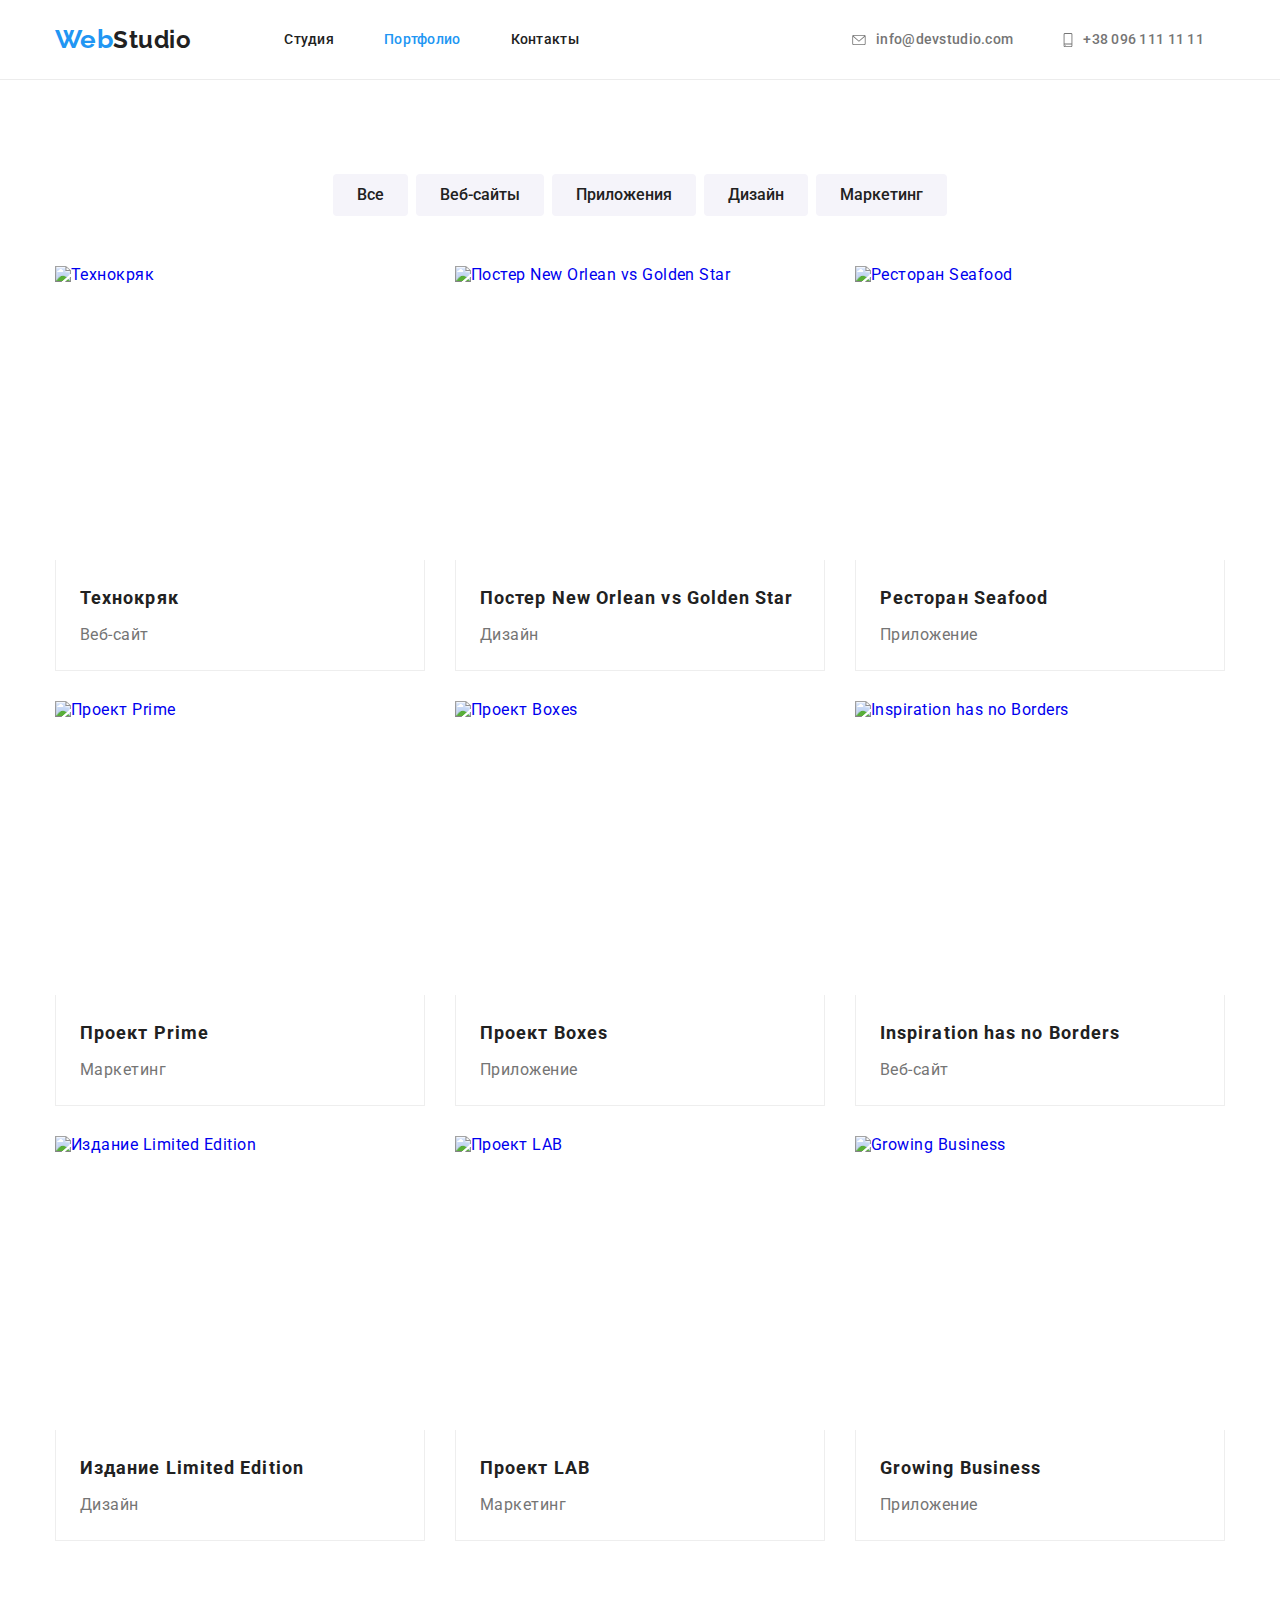
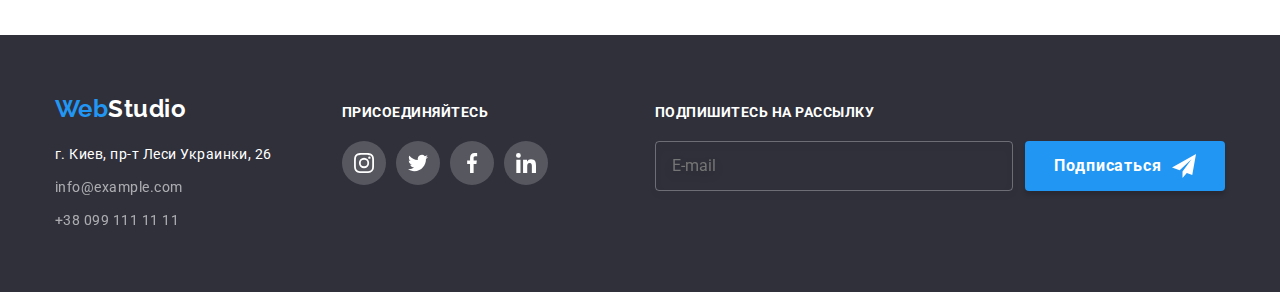
==== commit b622641b: "first" ====
--- a/portfolio.html
+++ b/portfolio.html
@@ -33,7 +33,7 @@
             <ul class="header-address">
                 <li class="header-address__item">
                     <a class="header-address__link" href="mailto:info@devstudio.com">
-                        <svg class="header-address__icon" width="16" height="12">
+                        <svg class="header-address__icon header-address__icon--envelope" width="14" height="10">
                             <use href="./images/icons/sprite.svg#icon-envelope">
                             </use>
                         </svg>info@devstudio.com
@@ -41,7 +41,7 @@
                 </li>
                 <li class="header-address__item">
                     <a class="header-address__link" href="tel:+380961111111">
-                        <svg class="header-address__icon" width="10" height="16">
+                        <svg class="header-address__icon header-address__icon--smartphone" width="10" height="14">
                             <use href="./images/icons/sprite.svg#icon-smartphone">
                             </use>
                         </svg>+38 096 111 11 11
--- a/css/main.min.css
+++ b/css/main.min.css
@@ -1,2 +1,2 @@
-:root{--accent-color: #2196f3;--h-color: #212121;--text-color: #757575;--white-color: #ffffff;--font-family: Roboto, sans-serif;--time: 250ms;--delay: cubic-bezier(0.4, 0, 0.2, 1)}.visually-hidden{position:absolute !important;clip:rect(1px 1px 1px 1px);clip:rect(1px, 1px, 1px, 1px);padding:0 !important;border:0 !important;height:1px !important;width:1px !important;overflow:hidden}.main-button,.social__link,.close,.nav-links__link,.nav-links__link::after,.burger-button__icon,.mobile-menu,.backdrop,.modal,.form__input,.form__icon,.checkbox__icon,.clients-list__link,.sort-button,.projects__link,.jump__text,.footer-address__item--contact-link{-webkit-transition:all var(--time) var(--delay);transition:all var(--time) var(--delay)}html{-webkit-box-sizing:border-box;box-sizing:border-box}*,*::after,*::before{-webkit-box-sizing:inherit;box-sizing:inherit}body{font-family:var(--font-family);letter-spacing:0.03em;font-style:normal;margin:0}ul{margin:0;padding:0}a{text-decoration:none}h1,h2,h3,h4,h5,h6,p{margin:0}img{display:block;max-width:100%;height:auto}.container{width:100%;padding:0 15px}.header .container{display:-webkit-box;display:-ms-flexbox;display:flex;-webkit-box-pack:justify;-ms-flex-pack:justify;justify-content:space-between;-webkit-box-align:center;-ms-flex-align:center;align-items:center}@media screen and (min-width: 480px){.container{width:480px;margin:0 auto}}@media screen and (min-width: 768px){.container{width:738px}}@media screen and (min-width: 1200px){.container{width:1200px}}.main-button{display:block;padding:8px 0;width:200px;margin:0 auto;font-weight:700;font-size:16px;line-height:1.875;letter-spacing:0.06em;color:var(--white-color);background:var(--accent-color);-webkit-box-shadow:0px 4px 4px rgba(0,0,0,0.15);box-shadow:0px 4px 4px rgba(0,0,0,0.15);border-radius:4px;border-color:transparent;cursor:pointer}.main-button:hover,.main-button:focus{background-color:#188ce8;-webkit-filter:drop-shadow(0px 4px 4px rgba(0,0,0,0.15));filter:drop-shadow(0px 4px 4px rgba(0,0,0,0.15))}.main-button.subscribe__btn{display:-webkit-box;display:-ms-flexbox;display:flex;-webkit-box-orient:horizontal;-webkit-box-direction:normal;-ms-flex-direction:row;flex-direction:row;-webkit-box-align:center;-ms-flex-align:center;align-items:center;-webkit-box-pack:center;-ms-flex-pack:center;justify-content:center;margin-left:12px}.main-button.subscribe__btn .subscribe__icon{content:"";display:block;margin-left:10px;height:24px;width:24px;background-position:center;background-size:contain;background-repeat:no-repeat;fill:currentColor}.logo{display:inline-block;font-family:Raleway, sans-serif;font-weight:700;font-size:24px;line-height:1.17;color:var(--accent-color)}.logo--header{padding-top:16px;padding-bottom:16px}@media screen and (min-width: 768px){.logo--header{margin-right:88px;padding-top:24px;padding-bottom:25px}}@media screen and (min-width: 1200px){.logo--header{margin-right:93px;font-size:26px;line-height:1.19px}}.logo--footer{margin-bottom:20px}.logo--above{color:var(--h-color)}.logo--below{color:var(--white-color)}.section-title{font-weight:700;font-size:36px;line-height:1.17;color:var(--h-color);margin-bottom:50px}.social{display:-webkit-box;display:-ms-flexbox;display:flex;-webkit-box-orient:horizontal;-webkit-box-direction:normal;-ms-flex-direction:row;flex-direction:row;-webkit-box-align:center;-ms-flex-align:center;align-items:center;-webkit-box-pack:center;-ms-flex-pack:center;justify-content:center;list-style:none}.social__item{display:block;width:44px;height:44px;margin-right:10px;border-radius:50%}.social__item:last-child{margin-right:0}.social__item--footer{background-color:rgba(255,255,255,0.1)}.social__link{width:inherit;height:inherit;border-radius:inherit;display:-webkit-box;display:-ms-flexbox;display:flex;-webkit-box-orient:horizontal;-webkit-box-direction:normal;-ms-flex-direction:row;flex-direction:row;-webkit-box-align:center;-ms-flex-align:center;align-items:center;-webkit-box-pack:center;-ms-flex-pack:center;justify-content:center;fill:#afb1b8;background-color:inherit}.social__link:hover,.social__link:focus{background-color:var(--accent-color);fill:var(--white-color)}.social__icon{height:20px;width:20px;background-position:center;background-size:contain;background-repeat:no-repeat}.social__icon--footer{fill:var(--white-color)}.close{position:absolute;background:var(--white-color);cursor:pointer;fill:currentColor}.close:focus,.close:hover{fill:var(--accent-color)}.close.close--modal{width:30px;height:30px;top:8px;right:8px;border:1px solid rgba(0,0,0,0.1);border-radius:50%}.close.close--mobile{top:10px;right:15px;width:40px;height:40px;border:none}.close__sign{content:""}.close__sign--modal{height:11px;width:11px}.close__sign--mobile{height:19px;width:19px}.header{display:-webkit-box;display:-ms-flexbox;display:flex;-webkit-box-align:center;-ms-flex-align:center;align-items:center;border-bottom:1px solid #ececec}.navigation{display:-webkit-box;display:-ms-flexbox;display:flex}.nav-links{list-style:none;display:-webkit-box;display:-ms-flexbox;display:flex}.nav-links__item{display:inline-block;margin-right:50px;position:relative}.nav-links__item:last-child{margin-right:0}.nav-links__link{display:inline-block;padding:32px 0;font-weight:500;font-size:14px;line-height:1.14;letter-spacing:0.02em;color:var(--h-color)}.nav-links__link:hover,.nav-links__link:focus{color:var(--accent-color)}.nav-links__link--current{color:var(--accent-color)}.nav-links__link::after{content:"";display:block;height:4px;width:100%;background:var(--accent-color);border-radius:2px;position:absolute;left:0;bottom:0;visibility:hidden}.nav-links__link:hover::after,.nav-links__link:focus::after{visibility:visible}@media screen and (max-width: 767px){.nav-links{display:none}.header-address{display:none}}.burger-button{background:var(--white-color);border:none;padding:0}.burger-button__icon{content:"";width:40px;height:40px;fill:black;cursor:pointer}.burger-button__icon:hover,.burger-button__icon:focus{color:var(--accent-color)}@media screen and (min-width: 767px){.burger-button__icon{display:none}}.mobile-menu{position:absolute;width:100%;max-width:480px;height:100vh;top:0;left:50%;-webkit-transform:translateX(-50%) translateY(-100%);transform:translateX(-50%) translateY(-100%);background-color:blanchedalmond;padding:48px 40px}@media screen and (min-width: 767px){.mobile-menu{display:none}}.mobile-menu.is-open{-webkit-transform:translateX(-50%) translateY(0%);transform:translateX(-50%) translateY(0%)}.hero{max-width:1600px;padding:200px 0px;margin:0 auto;background-color:#2f303a;background-image:-webkit-gradient(linear, left top, left bottom, from(rgba(47,48,58,0.4)), to(rgba(47,48,58,0.4))),url(../images/bcgimg.jpg);background-image:linear-gradient(rgba(47,48,58,0.4), rgba(47,48,58,0.4)),url(../images/bcgimg.jpg);background-position:center;background-size:cover;background-repeat:no-repeat}.hero__title{display:-webkit-box;display:-ms-flexbox;display:flex;text-align:center;margin:0 auto 30px;width:696px;font-weight:900;font-size:44px;line-height:1.36;letter-spacing:0.06em;text-transform:uppercase;color:var(--white-color)}.backdrop{position:fixed;top:0;left:0;width:100%;height:100%;background:rgba(0,0,0,0.2);opacity:1;visibility:visible}.backdrop.is-hidden{opacity:0;pointer-events:none;visibility:hidden}.backdrop.is-hidden .modal{opacity:0}.modal{position:absolute;top:50%;left:50%;-webkit-transform:translate(-50%, -50%);transform:translate(-50%, -50%);height:581px;width:528px;background:var(--white-color);-webkit-box-shadow:0px 1px 3px rgba(0,0,0,0.12),0px 1px 1px rgba(0,0,0,0.14),0px 2px 1px rgba(0,0,0,0.2);box-shadow:0px 1px 3px rgba(0,0,0,0.12),0px 1px 1px rgba(0,0,0,0.14),0px 2px 1px rgba(0,0,0,0.2);border-radius:4px;opacity:1;padding:40px}.form{display:-webkit-box;display:-ms-flexbox;display:flex;-webkit-box-orient:vertical;-webkit-box-direction:normal;-ms-flex-direction:column;flex-direction:column}.form__title{display:-webkit-box;display:-ms-flexbox;display:flex;-webkit-box-orient:horizontal;-webkit-box-direction:normal;-ms-flex-direction:row;flex-direction:row;-webkit-box-align:center;-ms-flex-align:center;align-items:center;-webkit-box-pack:center;-ms-flex-pack:center;justify-content:center;margin-bottom:12px;font-weight:700;font-size:20px;line-height:1.15;color:var(--h-color)}.form__label{position:relative;display:inline-block;margin-bottom:10px;font-weight:400;font-size:12px;line-height:1.17;letter-spacing:0.01em;color:var(--text-color)}.form__input{display:inline-block;padding:0 12px 0 42px;margin-top:4px;height:40px;width:100%;border:1px solid rgba(33,33,33,0.2);border-radius:4px;font-weight:400;font-size:12px;line-height:1.17;letter-spacing:0.01em;color:var(--h-color)}.form__input::-webkit-input-placeholder{color:rgba(117,117,117,0.5)}.form__input:-ms-input-placeholder{color:rgba(117,117,117,0.5)}.form__input::-ms-input-placeholder{color:rgba(117,117,117,0.5)}.form__input::placeholder{color:rgba(117,117,117,0.5)}.form__input:focus,.form__input:hover{border-color:var(--accent-color);outline:none}.form__input--comment{width:448px;height:120px;padding:12px 16px}textarea{resize:none}.form__icon{position:absolute;display:inline-block;content:"";width:18px;height:18px;top:50%;left:12px;fill:currentColor}.form__input:focus+.form__icon,.form__input:hover+.form__icon{fill:var(--accent-color)}.form__field{display:-webkit-box;display:-ms-flexbox;display:flex;-webkit-box-orient:horizontal;-webkit-box-direction:normal;-ms-flex-direction:row;flex-direction:row;-webkit-box-align:center;-ms-flex-align:center;align-items:center;-webkit-box-pack:center;-ms-flex-pack:center;justify-content:center;margin-top:10px;margin-bottom:30px;font-weight:400;font-size:14px;line-height:1.7;color:var(--text-color)}.checkbox__link{color:var(--accent-color);text-decoration:underline;margin:0}.checkbox__icon{display:inline-block;margin-right:8px;border:2px solid #000000;border-radius:2px;-webkit-box-shadow:0px 4px 4px rgba(0,0,0,0.25);box-shadow:0px 4px 4px rgba(0,0,0,0.25);cursor:pointer;fill:var(--white-color)}.checkbox:hover+.checkbox__icon,.checkbox:focus+.checkbox__icon{border-color:var(--accent-color)}.checkbox:checked+.checkbox__icon{border-color:var(--accent-color);background-color:var(--accent-color);-webkit-box-shadow:none;box-shadow:none}.usp{padding:94px 0}.usp-list{display:-webkit-box;display:-ms-flexbox;display:flex;list-style:none}.usp-list__item{display:inline-block;margin-right:30px;width:270px}.usp-list__item:last-child{margin-right:0}.usp-list__item::before{content:"";display:block;height:120px;margin-bottom:30px;background-color:#f5f4fa;background-repeat:no-repeat;background-position:center}.usp-list__item--antenna::before{background-image:url("../images/icons/antenna.svg")}.usp-list__item--clock::before{background-image:url("../images/icons/clock.svg")}.usp-list__item--diagram::before{background-image:url("../images/icons/diagram.svg")}.usp-list__item--astronaut::before{background-image:url("../images/icons/astronaut.svg")}.usp-list__title{display:inline-block;height:16px;margin-bottom:10px;font-weight:700;font-size:14px;line-height:1.14;text-transform:uppercase;color:var(--h-color)}.usp-list__description{display:inline-block;font-weight:400;font-size:14px;line-height:1.7;color:var(--text-color);height:75px}.ourjob{display:-webkit-box;display:-ms-flexbox;display:flex;text-align:center;padding-bottom:94px}.ourjob-list{display:-webkit-box;display:-ms-flexbox;display:flex;list-style:none}.ourjob-list__item{display:inline-block;margin-right:30px}.ourjob-list__item:last-child{margin-right:0px}.ourjob-list__action{position:relative}.ourjob-list__text{position:absolute;display:-webkit-box;display:-ms-flexbox;display:flex;-webkit-box-orient:horizontal;-webkit-box-direction:normal;-ms-flex-direction:row;flex-direction:row;-webkit-box-align:center;-ms-flex-align:center;align-items:center;-webkit-box-pack:center;-ms-flex-pack:center;justify-content:center;left:0;bottom:0;height:70px;width:100%;font-weight:700;font-size:14px;line-height:1.14;text-transform:uppercase;color:var(--white-color);background:rgba(47,48,58,0.8)}.team{background:#f5f4fa;padding:94px 0;text-align:center}.members{display:-webkit-box;display:-ms-flexbox;display:flex;list-style:none}.member-card{display:inline-block;margin-right:30px;-webkit-box-shadow:0px 4px 4px rgba(0,0,0,0.15);box-shadow:0px 4px 4px rgba(0,0,0,0.15);border-radius:4px;border-color:transparent;background-color:var(--white-color)}.member-card:last-child{margin-right:0px}.member-card__text{padding:30px}.member-card__name{display:block;margin-bottom:10px;font-weight:500;font-size:16px;line-height:1.19;color:var(--h-color)}.member-card__job{display:inline-block;margin-bottom:16px;font-weight:400;font-size:16px;line-height:1.19;color:var(--text-color)}.clients{padding:94px 0;text-align:center}.clients-list{display:-webkit-box;display:-ms-flexbox;display:flex;list-style:none}.clients-list__item{display:block;margin-right:30px;width:170px;height:90px}.clients-list__item:last-child{margin-right:0}.clients-list__link{width:inherit;height:inherit;display:-webkit-box;display:-ms-flexbox;display:flex;-webkit-box-orient:horizontal;-webkit-box-direction:normal;-ms-flex-direction:row;flex-direction:row;-webkit-box-align:center;-ms-flex-align:center;align-items:center;-webkit-box-pack:center;-ms-flex-pack:center;justify-content:center;border:1px solid;border-radius:4px;border-color:#afb1b8;fill:#afb1b8}.clients-list__link:hover,.clients-list__link:focus{border-color:var(--accent-color);fill:var(--accent-color)}.clients-list__logo{background-position:center;background-size:contain;background-repeat:no-repeat}.portfolio{padding-top:94px;padding-bottom:94px}.buttons-list{list-style:none;margin-bottom:50px;display:-webkit-box;display:-ms-flexbox;display:flex;-webkit-box-pack:center;-ms-flex-pack:center;justify-content:center}.buttons-list__item{margin-right:8px}.buttons-list__item:last-child{margin-right:0}.sort-button{display:inline-block;padding:6px 22px;font-weight:500;font-size:16px;line-height:1.62;color:var(--h-color);background-color:#f5f4fa;border-radius:4px;border-color:transparent;-webkit-box-shadow:none;box-shadow:none;cursor:pointer}.sort-button:hover,.sort-button:focus{color:var(--white-color);background-color:var(--accent-color);-webkit-box-shadow:0px 3px 1px rgba(0,0,0,0.1),0px 1px 2px rgba(0,0,0,0.08),0px 2px 2px #0000001f;box-shadow:0px 3px 1px rgba(0,0,0,0.1),0px 1px 2px rgba(0,0,0,0.08),0px 2px 2px #0000001f}.projects{list-style:none;display:-webkit-box;display:-ms-flexbox;display:flex;-ms-flex-wrap:wrap;flex-wrap:wrap}.projects__item{width:370px;margin-right:30px;margin-bottom:30px}.projects__item:nth-child(3n){margin-right:0}.projects__item:nth-last-child(-n+3){margin-bottom:0}.projects__link{display:block;-webkit-box-shadow:none;box-shadow:none}.projects__link:hover,.projects__link:focus{-webkit-box-shadow:0px 1px 1px rgba(0,0,0,0.12),0px 4px 4px rgba(0,0,0,0.06),1px 4px 6px rgba(0,0,0,0.16);box-shadow:0px 1px 1px rgba(0,0,0,0.12),0px 4px 4px rgba(0,0,0,0.06),1px 4px 6px rgba(0,0,0,0.16)}.projects__text{border:1px solid #eeeeee;border-top:0;padding:20px 24px}.projects__title{display:block;margin-bottom:4px;font-weight:700;font-size:18px;line-height:2;letter-spacing:0.06em;color:var(--h-color)}.projects__type{font-weight:400;font-size:16px;line-height:1.875;color:var(--text-color)}.jump{position:relative;overflow:hidden}.jump__text{position:absolute;top:0;left:0;width:100%;height:100%;padding:63px 24px;font-weight:400;font-size:18px;line-height:1.55;color:var(--white-color);background:var(--accent-color);opacity:0.9;-webkit-transform:translateY(101%);transform:translateY(101%)}.projects__link:hover .jump__text,.projects__link:focus .jump__text{-webkit-transform:translateY(0);transform:translateY(0)}address{font-style:normal}.footer{background:#2f303a;padding-top:60px;padding-bottom:60px}.footer-one{display:inline-block;margin-right:70px}.footer-address{display:-webkit-box;display:-ms-flexbox;display:flex;-webkit-box-orient:vertical;-webkit-box-direction:normal;-ms-flex-direction:column;flex-direction:column;-webkit-box-align:start;-ms-flex-align:start;align-items:flex-start;-webkit-box-pack:center;-ms-flex-pack:center;justify-content:center}.footer-address__item{display:inline-block;font-weight:400;font-size:14px;line-height:1.7;color:var(--white-color)}.footer-address__item--contact-link{margin-top:9px;opacity:0.6}.footer-address__item--contact-link:hover,.footer-address__item--contact-link:focus{color:var(--accent-color)}.footer-title{display:inline-block;margin-bottom:20px;font-weight:700;font-size:14px;line-height:1.14;text-transform:uppercase;color:var(--white-color)}.footer-three{margin-left:auto}.subscribe{display:-webkit-box;display:-ms-flexbox;display:flex;-webkit-box-orient:vertical;-webkit-box-direction:normal;-ms-flex-direction:column;flex-direction:column}.subscribe__container{display:-webkit-box;display:-ms-flexbox;display:flex;-webkit-box-orient:horizontal;-webkit-box-direction:normal;-ms-flex-direction:row;flex-direction:row;-webkit-box-align:center;-ms-flex-align:center;align-items:center;-webkit-box-pack:center;-ms-flex-pack:center;justify-content:center}.subscribe__input{width:358px;height:50px;font-weight:400;font-size:16px;line-height:1.25;color:rgba(255,255,255,0.6);background-color:inherit;border:1px solid rgba(255,255,255,0.3);-webkit-filter:drop-shadow(0px 4px 4px rgba(0,0,0,0.15));filter:drop-shadow(0px 4px 4px rgba(0,0,0,0.15));border-radius:4px;padding:15px 16px}.subscribe__input:focus,.subscribe__input:hover{border-color:var(--accent-color);outline:none}
+:root{--accent-color: #2196f3;--h-color: #212121;--text-color: #757575;--white-color: #ffffff;--font-family: Roboto, sans-serif;--time: 250ms;--delay: cubic-bezier(0.4, 0, 0.2, 1)}.visually-hidden{position:absolute !important;clip:rect(1px 1px 1px 1px);clip:rect(1px, 1px, 1px, 1px);padding:0 !important;border:0 !important;height:1px !important;width:1px !important;overflow:hidden}.main-button,.social__link,.close__sign,.nav-links__link,.nav-links__link::after,.header-address__icon,.burger-button__icon,.mobile-menu,.backdrop,.modal,.form__input,.form__icon,.checkbox__icon,.clients-list__link,.sort-button,.projects__link,.jump__text,.footer-address__item--contact-link{-webkit-transition:all var(--time) var(--delay);transition:all var(--time) var(--delay)}html{-webkit-box-sizing:border-box;box-sizing:border-box}*,*::after,*::before{-webkit-box-sizing:inherit;box-sizing:inherit}body{font-family:var(--font-family);letter-spacing:0.03em;font-style:normal;margin:0}ul{margin:0;padding:0;list-style:none}a{text-decoration:none}h1,h2,h3,h4,h5,h6,p{margin:0}img{display:block;max-width:100%;height:auto}.container{width:100%;padding:0 15px}.header .container{display:-webkit-box;display:-ms-flexbox;display:flex;-webkit-box-pack:justify;-ms-flex-pack:justify;justify-content:space-between;-webkit-box-align:center;-ms-flex-align:center;align-items:center}.container.oneline{display:-webkit-box;display:-ms-flexbox;display:flex}@media screen and (max-width: 767px){.container.oneline .header-address{display:none}}.container.general{display:-webkit-box;display:-ms-flexbox;display:flex;-webkit-box-orient:horizontal;-webkit-box-direction:normal;-ms-flex-direction:row;flex-direction:row;-webkit-box-align:baseline;-ms-flex-align:baseline;align-items:baseline;-webkit-box-pack:center;-ms-flex-pack:center;justify-content:center}@media screen and (min-width: 480px){.container{width:480px;margin:0 auto}}@media screen and (min-width: 768px){.container{width:760px}}@media screen and (min-width: 1200px){.container{width:1200px}}.main-button{display:block;padding:8px 0;width:200px;margin:0 auto;font-weight:700;font-size:16px;line-height:1.875;letter-spacing:0.06em;color:var(--white-color);background:var(--accent-color);-webkit-box-shadow:0px 4px 4px rgba(0,0,0,0.15);box-shadow:0px 4px 4px rgba(0,0,0,0.15);border-radius:4px;border-color:transparent;cursor:pointer}.main-button:hover,.main-button:focus{background-color:#188ce8;-webkit-filter:drop-shadow(0px 4px 4px rgba(0,0,0,0.15));filter:drop-shadow(0px 4px 4px rgba(0,0,0,0.15))}.main-button.subscribe__btn{display:-webkit-box;display:-ms-flexbox;display:flex;-webkit-box-orient:horizontal;-webkit-box-direction:normal;-ms-flex-direction:row;flex-direction:row;-webkit-box-align:center;-ms-flex-align:center;align-items:center;-webkit-box-pack:center;-ms-flex-pack:center;justify-content:center;margin-left:12px}.main-button.subscribe__btn .subscribe__icon{content:"";display:block;margin-left:10px;height:24px;width:24px;background-position:center;background-size:contain;background-repeat:no-repeat;fill:currentColor}.logo{display:inline-block;font-family:Raleway, sans-serif;font-weight:700;font-size:24px;line-height:1.17;color:var(--accent-color)}.logo--header{padding-top:16px;padding-bottom:16px}@media screen and (min-width: 768px){.logo--header{margin-right:88px;padding-top:24px;padding-bottom:25px}}@media screen and (min-width: 1200px){.logo--header{margin-right:93px;font-weight:700;font-size:26px;line-height:1.19}}.logo--footer{margin-bottom:20px}.logo--above{color:var(--h-color)}.logo--below{color:var(--white-color)}.section-title{font-weight:700;font-size:36px;line-height:1.17;color:var(--h-color);margin-bottom:50px}.social{display:-webkit-box;display:-ms-flexbox;display:flex;-webkit-box-orient:horizontal;-webkit-box-direction:normal;-ms-flex-direction:row;flex-direction:row;-webkit-box-align:center;-ms-flex-align:center;align-items:center;-webkit-box-pack:center;-ms-flex-pack:center;justify-content:center;list-style:none}.social__item{display:block;width:44px;height:44px;margin-right:10px;border-radius:50%}.social__item:last-child{margin-right:0}.social__item--footer{background-color:rgba(255,255,255,0.1)}.social__link{width:inherit;height:inherit;border-radius:inherit;display:-webkit-box;display:-ms-flexbox;display:flex;-webkit-box-orient:horizontal;-webkit-box-direction:normal;-ms-flex-direction:row;flex-direction:row;-webkit-box-align:center;-ms-flex-align:center;align-items:center;-webkit-box-pack:center;-ms-flex-pack:center;justify-content:center;fill:#afb1b8;background-color:inherit}.social__link:hover,.social__link:focus{background-color:var(--accent-color);fill:var(--white-color)}.social__icon{height:20px;width:20px;background-position:center;background-size:contain;background-repeat:no-repeat}.social__icon--footer{fill:var(--white-color)}.close{position:absolute;background:var(--white-color);cursor:pointer}.modal .close{width:30px;height:30px;top:8px;right:8px;border:1px solid rgba(0,0,0,0.1);border-radius:50%}.mobile-menu .close{top:10px;right:15px;width:40px;height:40px;border:none}.close__sign{content:"";fill:currentColor}.close__sign:focus,.close__sign:hover{fill:var(--accent-color)}.close__sign--modal{height:11px;width:11px}.close__sign--mobile{height:19px;width:19px}.header{display:-webkit-box;display:-ms-flexbox;display:flex;-webkit-box-align:center;-ms-flex-align:center;align-items:center;border-bottom:1px solid #ececec;height:80px}.navigation{display:-webkit-box;display:-ms-flexbox;display:flex}@media screen and (max-width: 767px){.navigation .nav-links{display:none}}.nav-links{display:-webkit-box;display:-ms-flexbox;display:flex;-webkit-box-orient:vertical;-webkit-box-direction:normal;-ms-flex-direction:column;flex-direction:column;margin-bottom:auto}@media screen and (min-width: 768px){.nav-links{-webkit-box-orient:horizontal;-webkit-box-direction:normal;-ms-flex-direction:row;flex-direction:row;-webkit-box-align:center;-ms-flex-align:center;align-items:center;margin-bottom:0;margin-right:84px}}@media screen and (min-width: 1200px){.nav-links{margin-right:auto}}.nav-links__item{display:block;margin-bottom:32px;position:relative}.nav-links__item:last-child{margin-bottom:0}@media screen and (min-width: 768px){.nav-links__item{font-weight:500;font-size:40px;line-height:1.175;padding:0;margin-right:50px;margin-bottom:0}.nav-links__item:last-child{margin-right:0}}.nav-links__link{display:inline-block;font-weight:500;font-size:40px;line-height:1.175;padding:0;letter-spacing:0.02em;color:var(--h-color)}.nav-links__link:hover,.nav-links__link:focus{color:var(--accent-color)}.nav-links__link--current{color:var(--accent-color)}@media screen and (min-width: 768px){.nav-links__link{padding:32px 0;font-weight:500;font-size:14px;line-height:1.14}}.nav-links__link::after{content:"";display:block;height:4px;width:100%;background:var(--accent-color);border-radius:2px;position:absolute;left:0;bottom:0;visibility:hidden}@media screen and (max-width: 767px){.nav-links__link::after{display:none}}.nav-links__link:hover::after,.nav-links__link:focus::after{visibility:visible}.header-address{display:-webkit-box;display:-ms-flexbox;display:flex;-webkit-box-orient:vertical;-webkit-box-direction:normal;-ms-flex-direction:column;flex-direction:column}.online .header-address{margin-left:auto;-webkit-box-orient:horizontal;-webkit-box-direction:normal;-ms-flex-direction:row;flex-direction:row}@media screen and (min-width: 768px){.header-address{margin:0 21px}}@media screen and (min-width: 1200px){.header-address{-webkit-box-orient:horizontal;-webkit-box-direction:normal;-ms-flex-direction:row;flex-direction:row}}.header-address__item{display:block;margin-bottom:32px}.header-address__item:last-child{margin-bottom:64px}@media screen and (min-width: 768px){.header-address__item{margin-bottom:10px;color:var(--text-color)}.header-address__item:last-child{margin-bottom:0}}@media screen and (min-width: 1200px){.header-address__item{margin-right:50px;margin-bottom:0;color:var(--text-color)}.header-address__item:last-child{margin-right:0}}.header-address__link{font-weight:500;font-size:34px;line-height:1.176;letter-spacing:0.02em;color:var(--accent-color)}.header-address__link--phone{font-weight:500;font-size:24px;line-height:1.166;color:var(--text-color)}@media screen and (min-width: 768px){.header-address__link{font-weight:500;font-size:12px;line-height:1.166;color:var(--text-color);display:-webkit-box;display:-ms-flexbox;display:flex;-webkit-box-align:center;-ms-flex-align:center;align-items:center;-webkit-transition:all var(--time) var(--delay);transition:all var(--time) var(--delay)}.header-address__link:hover,.header-address__link:focus{color:var(--accent-color)}}@media screen and (min-width: 1200px){.header-address__link{padding:32px 0;font-weight:500;font-size:14px;line-height:1.14}}.header-address__icon{display:inline-block;margin-right:10px;fill:currentColor}.header-address__icon:hover,.header-address__icon:focus{color:var(--accent-color)}@media screen and (max-width: 767px){.header-address__icon{display:none}}.burger-button{background:var(--white-color);border:none;padding:0}.burger-button__icon{content:"";width:40px;height:40px;fill:currentColor;cursor:pointer}.burger-button__icon:hover,.burger-button__icon:focus{fill:var(--accent-color)}@media screen and (min-width: 767px){.burger-button__icon{display:none}}.mobile-menu{background-color:rosybrown;display:-webkit-box;display:-ms-flexbox;display:flex;-webkit-box-orient:vertical;-webkit-box-direction:normal;-ms-flex-direction:column;flex-direction:column;position:absolute;width:100%;max-width:480px;height:100vh;top:0;left:50%;padding:48px 40px;-webkit-transform:translateX(-50%) translateY(-100%);transform:translateX(-50%) translateY(-100%)}@media screen and (min-width: 767px){.mobile-menu{display:none}}.mobile-menu.is-open{-webkit-transform:translateX(-50%) translateY(0%);transform:translateX(-50%) translateY(0%)}.mobile-socials{display:-webkit-box;display:-ms-flexbox;display:flex}.mobile-socials__item{display:block;padding:0 10px;border-right:1px solid var(--text-color)}.mobile-socials__item:last-child{padding-right:0;border:none}.mobile-socials__item:first-child{padding-left:0}.mobile-socials__link{font-weight:500;font-size:18px;line-height:1.22;letter-spacing:0.02em;color:var(--accent-color)}.hero{width:480px;height:400px;margin:0 auto;background-color:#2f303a;background-image:-webkit-gradient(linear, left top, left bottom, from(rgba(47,48,58,0.4)), to(rgba(47,48,58,0.4))),url(../images/m-bcgimg.jpg);background-image:linear-gradient(rgba(47,48,58,0.4), rgba(47,48,58,0.4)),url(../images/m-bcgimg.jpg);background-position:center;background-size:cover;background-repeat:no-repeat}@media screen and (min-width: 768px){.hero{background-image:url(../images/bcgimg.jpg)}}@media screen and (min-device-pixel-ratio: 2), screen and (-webkit-min-device-pixel-ratio: 2), screen and (min-resolution: 192dpi), screen and (min-resolution: 2dppx){.hero{background-image:url(../images/m-bcgimg@2x.jpg)}}.hero__title{display:-webkit-box;display:-ms-flexbox;display:flex;text-align:center;margin:0 auto auto;width:360px;font-weight:900;font-size:26px;line-height:1.6;letter-spacing:0.06em;text-transform:uppercase;color:var(--white-color)}@media screen and (min-width: 1200px){.hero__title{width:696px;margin:0 auto 30px;font-weight:900;font-size:44px;line-height:1.36}}.backdrop{position:fixed;top:0;left:0;width:100%;height:100%;background:rgba(0,0,0,0.2);opacity:1;visibility:visible}.backdrop.is-hidden{opacity:0;pointer-events:none;visibility:hidden}.backdrop.is-hidden .modal{opacity:0}.modal{position:absolute;top:50%;left:50%;-webkit-transform:translate(-50%, -50%);transform:translate(-50%, -50%);height:581px;width:528px;background:var(--white-color);-webkit-box-shadow:0px 1px 3px rgba(0,0,0,0.12),0px 1px 1px rgba(0,0,0,0.14),0px 2px 1px rgba(0,0,0,0.2);box-shadow:0px 1px 3px rgba(0,0,0,0.12),0px 1px 1px rgba(0,0,0,0.14),0px 2px 1px rgba(0,0,0,0.2);border-radius:4px;opacity:1;padding:40px}.form{display:-webkit-box;display:-ms-flexbox;display:flex;-webkit-box-orient:vertical;-webkit-box-direction:normal;-ms-flex-direction:column;flex-direction:column}.form__title{display:-webkit-box;display:-ms-flexbox;display:flex;-webkit-box-orient:horizontal;-webkit-box-direction:normal;-ms-flex-direction:row;flex-direction:row;-webkit-box-align:center;-ms-flex-align:center;align-items:center;-webkit-box-pack:center;-ms-flex-pack:center;justify-content:center;margin-bottom:12px;font-weight:700;font-size:20px;line-height:1.15;color:var(--h-color)}.form__label{position:relative;display:inline-block;margin-bottom:10px;font-weight:400;font-size:12px;line-height:1.17;letter-spacing:0.01em;color:var(--text-color)}.form__input{display:inline-block;padding:0 12px 0 42px;margin-top:4px;height:40px;width:100%;border:1px solid rgba(33,33,33,0.2);border-radius:4px;font-weight:400;font-size:12px;line-height:1.17;letter-spacing:0.01em;color:var(--h-color)}.form__input::-webkit-input-placeholder{color:rgba(117,117,117,0.5)}.form__input:-ms-input-placeholder{color:rgba(117,117,117,0.5)}.form__input::-ms-input-placeholder{color:rgba(117,117,117,0.5)}.form__input::placeholder{color:rgba(117,117,117,0.5)}.form__input:focus,.form__input:hover{border-color:var(--accent-color);outline:none}.form__input--comment{width:448px;height:120px;padding:12px 16px}textarea{resize:none}.form__icon{position:absolute;display:inline-block;content:"";width:18px;height:18px;top:50%;left:12px;fill:currentColor}.form__input:focus+.form__icon,.form__input:hover+.form__icon{fill:var(--accent-color)}.form__field{display:-webkit-box;display:-ms-flexbox;display:flex;-webkit-box-orient:horizontal;-webkit-box-direction:normal;-ms-flex-direction:row;flex-direction:row;-webkit-box-align:center;-ms-flex-align:center;align-items:center;-webkit-box-pack:center;-ms-flex-pack:center;justify-content:center;margin-top:10px;margin-bottom:30px;font-weight:400;font-size:14px;line-height:1.7;color:var(--text-color)}.checkbox__link{color:var(--accent-color);text-decoration:underline;margin:0}.checkbox__icon{display:inline-block;margin-right:8px;border:2px solid #000000;border-radius:2px;-webkit-box-shadow:0px 4px 4px rgba(0,0,0,0.25);box-shadow:0px 4px 4px rgba(0,0,0,0.25);cursor:pointer;fill:var(--white-color)}.checkbox:hover+.checkbox__icon,.checkbox:focus+.checkbox__icon{border-color:var(--accent-color)}.checkbox:checked+.checkbox__icon{border-color:var(--accent-color);background-color:var(--accent-color);-webkit-box-shadow:none;box-shadow:none}.usp{padding:94px 0}.usp-list{display:-webkit-box;display:-ms-flexbox;display:flex;list-style:none}.usp-list__item{display:inline-block;margin-right:30px;width:270px}.usp-list__item:last-child{margin-right:0}.usp-list__item::before{content:"";display:block;height:120px;margin-bottom:30px;background-color:#f5f4fa;background-repeat:no-repeat;background-position:center}.usp-list__item--antenna::before{background-image:url("../images/icons/antenna.svg")}.usp-list__item--clock::before{background-image:url("../images/icons/clock.svg")}.usp-list__item--diagram::before{background-image:url("../images/icons/diagram.svg")}.usp-list__item--astronaut::before{background-image:url("../images/icons/astronaut.svg")}.usp-list__title{display:inline-block;height:16px;margin-bottom:10px;font-weight:700;font-size:14px;line-height:1.14;text-transform:uppercase;color:var(--h-color)}.usp-list__description{display:inline-block;font-weight:400;font-size:14px;line-height:1.7;color:var(--text-color);height:75px}.ourjob{display:-webkit-box;display:-ms-flexbox;display:flex;text-align:center;padding-bottom:94px}.ourjob-list{display:-webkit-box;display:-ms-flexbox;display:flex;list-style:none}.ourjob-list__item{display:inline-block;margin-right:30px}.ourjob-list__item:last-child{margin-right:0px}.ourjob-list__action{position:relative}.ourjob-list__text{position:absolute;display:-webkit-box;display:-ms-flexbox;display:flex;-webkit-box-orient:horizontal;-webkit-box-direction:normal;-ms-flex-direction:row;flex-direction:row;-webkit-box-align:center;-ms-flex-align:center;align-items:center;-webkit-box-pack:center;-ms-flex-pack:center;justify-content:center;left:0;bottom:0;height:70px;width:100%;font-weight:700;font-size:14px;line-height:1.14;text-transform:uppercase;color:var(--white-color);background:rgba(47,48,58,0.8)}.team{background:#f5f4fa;padding:94px 0;text-align:center}.members{display:-webkit-box;display:-ms-flexbox;display:flex;list-style:none}.member-card{display:inline-block;margin-right:30px;-webkit-box-shadow:0px 4px 4px rgba(0,0,0,0.15);box-shadow:0px 4px 4px rgba(0,0,0,0.15);border-radius:4px;border-color:transparent;background-color:var(--white-color)}.member-card:last-child{margin-right:0px}.member-card__text{padding:30px}.member-card__name{display:block;margin-bottom:10px;font-weight:500;font-size:16px;line-height:1.19;color:var(--h-color)}.member-card__job{display:inline-block;margin-bottom:16px;font-weight:400;font-size:16px;line-height:1.19;color:var(--text-color)}.clients{padding:94px 0;text-align:center}.clients-list{display:-webkit-box;display:-ms-flexbox;display:flex;list-style:none}.clients-list__item{display:block;margin-right:30px;width:170px;height:90px}.clients-list__item:last-child{margin-right:0}.clients-list__link{width:inherit;height:inherit;display:-webkit-box;display:-ms-flexbox;display:flex;-webkit-box-orient:horizontal;-webkit-box-direction:normal;-ms-flex-direction:row;flex-direction:row;-webkit-box-align:center;-ms-flex-align:center;align-items:center;-webkit-box-pack:center;-ms-flex-pack:center;justify-content:center;border:1px solid;border-radius:4px;border-color:#afb1b8;fill:#afb1b8}.clients-list__link:hover,.clients-list__link:focus{border-color:var(--accent-color);fill:var(--accent-color)}.clients-list__logo{background-position:center;background-size:contain;background-repeat:no-repeat}.portfolio{padding-top:94px;padding-bottom:94px}.buttons-list{list-style:none;margin-bottom:50px;display:-webkit-box;display:-ms-flexbox;display:flex;-webkit-box-pack:center;-ms-flex-pack:center;justify-content:center}.buttons-list__item{margin-right:8px}.buttons-list__item:last-child{margin-right:0}.sort-button{display:inline-block;padding:6px 22px;font-weight:500;font-size:16px;line-height:1.62;color:var(--h-color);background-color:#f5f4fa;border-radius:4px;border-color:transparent;-webkit-box-shadow:none;box-shadow:none;cursor:pointer}.sort-button:hover,.sort-button:focus{color:var(--white-color);background-color:var(--accent-color);-webkit-box-shadow:0px 3px 1px rgba(0,0,0,0.1),0px 1px 2px rgba(0,0,0,0.08),0px 2px 2px #0000001f;box-shadow:0px 3px 1px rgba(0,0,0,0.1),0px 1px 2px rgba(0,0,0,0.08),0px 2px 2px #0000001f}.projects{list-style:none;display:-webkit-box;display:-ms-flexbox;display:flex;-ms-flex-wrap:wrap;flex-wrap:wrap}.projects__item{width:370px;margin-right:30px;margin-bottom:30px}.projects__item:nth-child(3n){margin-right:0}.projects__item:nth-last-child(-n+3){margin-bottom:0}.projects__link{display:block;-webkit-box-shadow:none;box-shadow:none}.projects__link:hover,.projects__link:focus{-webkit-box-shadow:0px 1px 1px rgba(0,0,0,0.12),0px 4px 4px rgba(0,0,0,0.06),1px 4px 6px rgba(0,0,0,0.16);box-shadow:0px 1px 1px rgba(0,0,0,0.12),0px 4px 4px rgba(0,0,0,0.06),1px 4px 6px rgba(0,0,0,0.16)}.projects__text{border:1px solid #eeeeee;border-top:0;padding:20px 24px}.projects__title{display:block;margin-bottom:4px;font-weight:700;font-size:18px;line-height:2;letter-spacing:0.06em;color:var(--h-color)}.projects__type{font-weight:400;font-size:16px;line-height:1.875;color:var(--text-color)}.jump{position:relative;overflow:hidden}.jump__text{position:absolute;top:0;left:0;width:100%;height:100%;padding:63px 24px;font-weight:400;font-size:18px;line-height:1.55;color:var(--white-color);background:var(--accent-color);opacity:0.9;-webkit-transform:translateY(101%);transform:translateY(101%)}.projects__link:hover .jump__text,.projects__link:focus .jump__text{-webkit-transform:translateY(0);transform:translateY(0)}address{font-style:normal}.footer{background:#2f303a;padding-top:60px;padding-bottom:60px}.footer-one{display:inline-block;margin-right:70px}.footer-address{display:-webkit-box;display:-ms-flexbox;display:flex;-webkit-box-orient:vertical;-webkit-box-direction:normal;-ms-flex-direction:column;flex-direction:column;-webkit-box-align:start;-ms-flex-align:start;align-items:flex-start;-webkit-box-pack:center;-ms-flex-pack:center;justify-content:center}.footer-address__item{display:inline-block;font-weight:400;font-size:14px;line-height:1.7;color:var(--white-color)}.footer-address__item--contact-link{margin-top:9px;opacity:0.6}.footer-address__item--contact-link:hover,.footer-address__item--contact-link:focus{color:var(--accent-color)}.footer-title{display:inline-block;margin-bottom:20px;font-weight:700;font-size:14px;line-height:1.14;text-transform:uppercase;color:var(--white-color)}.footer-three{margin-left:auto}.subscribe{display:-webkit-box;display:-ms-flexbox;display:flex;-webkit-box-orient:vertical;-webkit-box-direction:normal;-ms-flex-direction:column;flex-direction:column}.subscribe__container{display:-webkit-box;display:-ms-flexbox;display:flex;-webkit-box-orient:horizontal;-webkit-box-direction:normal;-ms-flex-direction:row;flex-direction:row;-webkit-box-align:center;-ms-flex-align:center;align-items:center;-webkit-box-pack:center;-ms-flex-pack:center;justify-content:center}.subscribe__input{width:358px;height:50px;font-weight:400;font-size:16px;line-height:1.25;color:rgba(255,255,255,0.6);background-color:inherit;border:1px solid rgba(255,255,255,0.3);-webkit-filter:drop-shadow(0px 4px 4px rgba(0,0,0,0.15));filter:drop-shadow(0px 4px 4px rgba(0,0,0,0.15));border-radius:4px;padding:15px 16px}.subscribe__input:focus,.subscribe__input:hover{border-color:var(--accent-color);outline:none}
 /*# sourceMappingURL=main.min.css.map */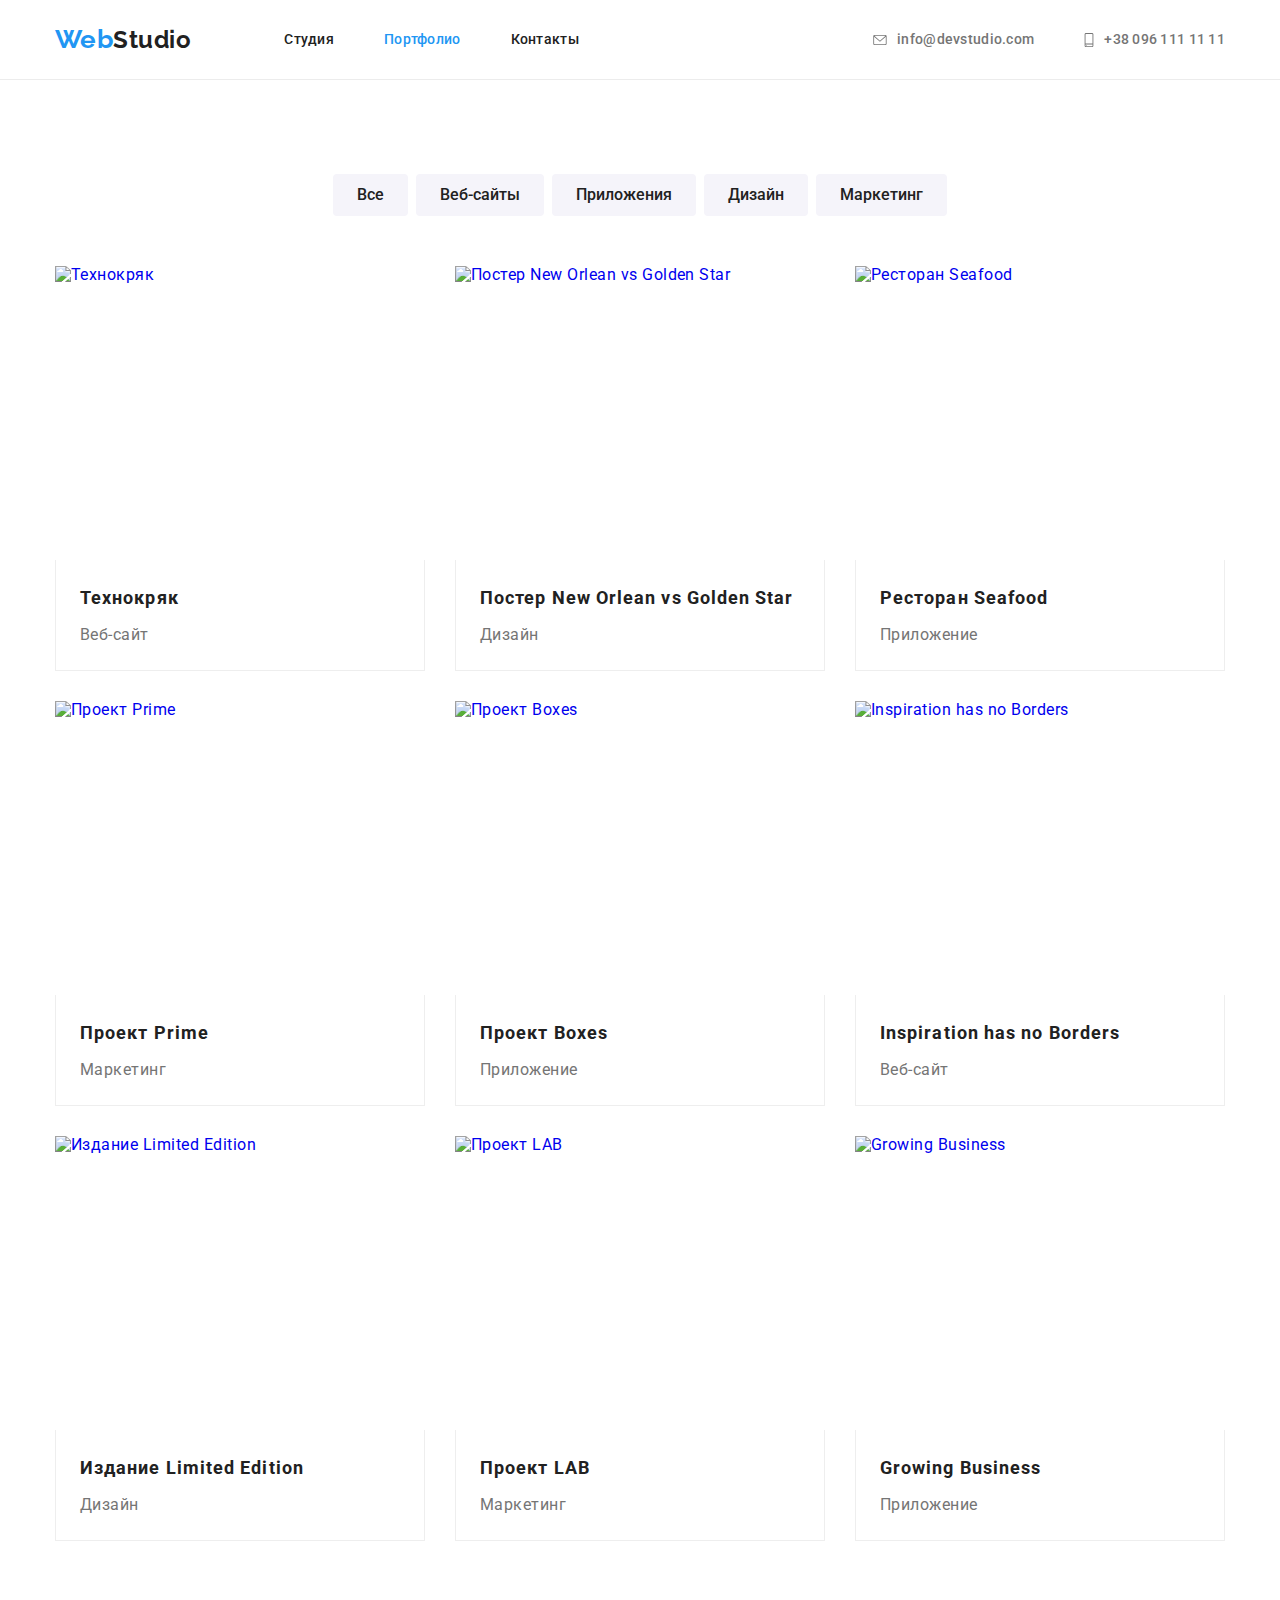
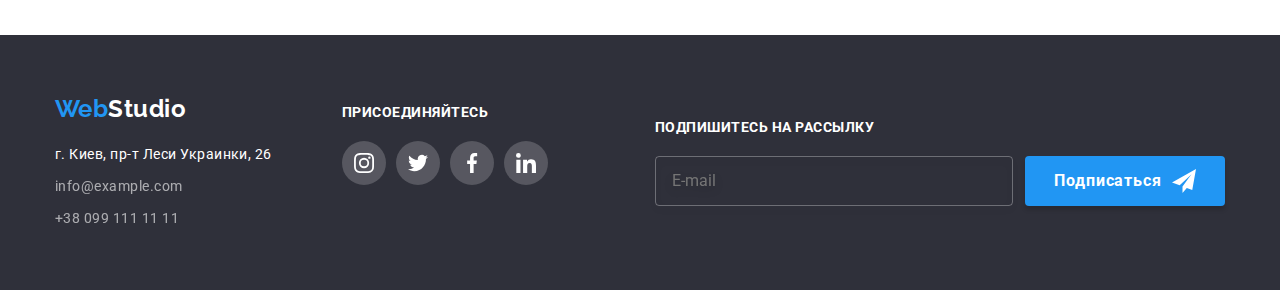
==== commit 5007a6ec: "footer" ====
--- a/portfolio.html
+++ b/portfolio.html
@@ -221,51 +221,53 @@
     <!-- footer -->
     <footer class="footer">
         <div class="container general">
-            <div class="footer-one">
-                <a class="logo logo--footer" href="./index.html" lang="en">Web<span class="logo logo--below">Studio</span></a>
-                <address class="footer-address">
-                    <a class="footer-address__item" href="#">г. Киев, пр-т Леси Украинки, 26</a>
-                    <a class="footer-address__item footer-address__item--contact-link" href="mailto:info@example.com">info@example.com</a>
-                    <a class="footer-address__item footer-address__item--contact-link" href="tel:+380991111111">+38 099 111 11 11</a>
-                </address>
-            </div>
-            <div class="footer-two">
-                <h3 class="footer-title">Присоединяйтесь</h3>
-                <ul class="social">
-                    <li class="social__item social__item--footer">
-                        <a href="#" class="social__link">
-                            <svg class="social__icon social__icon--footer">
-                                <use href="./images/icons/sprite.svg#icon-instagram">
-                                </use>
-                            </svg>
-                        </a>
-                    </li>
-                    <li class="social__item social__item--footer">
-                        <a href="#" class="social__link">
-                            <svg class="social__icon social__icon--footer">
-                                <use href="./images/icons/sprite.svg#icon-twitter">
-                                </use>
-                            </svg>
-                        </a>
-                    </li>
-                    <li class="social__item social__item--footer">
-                        <a href="#" class="social__link">
-                            <svg class="social__icon 
-                                social__icon--footer">
-                                <use href="./images/icons/sprite.svg#icon-facebook">
-                                </use>
-                            </svg>
-                        </a>
-                    </li>
-                    <li class="social__item social__item--footer">
-                        <a href="#" class="social__link">
-                            <svg class="social__icon social__icon--footer">
-                                <use href="./images/icons/sprite.svg#icon-linkedin">
-                                </use>
-                            </svg>
-                        </a>
-                    </li>
-                </ul>
+            <div class="footer-one-and-two">
+                <div class="footer-one">
+                    <a class="logo logo--footer" href="./index.html" lang="en">Web<span class="logo logo--below">Studio</span></a>
+                    <address class="footer-address">
+                        <a class="footer-address__item" href="#">г. Киев, пр-т Леси Украинки, 26</a>
+                        <a class="footer-address__item footer-address__item--contact-link" href="mailto:info@example.com">info@example.com</a>
+                        <a class="footer-address__item footer-address__item--contact-link" href="tel:+380991111111">+38 099 111 11 11</a>
+                    </address>
+                </div>
+                <div class="footer-two">
+                    <h3 class="footer-title">Присоединяйтесь</h3>
+                    <ul class="social">
+                        <li class="social__item social__item--footer">
+                            <a href="#" class="social__link">
+                                <svg class="social__icon social__icon--footer">
+                                    <use href="./images/icons/sprite.svg#icon-instagram">
+                                    </use>
+                                </svg>
+                            </a>
+                        </li>
+                        <li class="social__item social__item--footer">
+                            <a href="#" class="social__link">
+                                <svg class="social__icon social__icon--footer">
+                                    <use href="./images/icons/sprite.svg#icon-twitter">
+                                    </use>
+                                </svg>
+                            </a>
+                        </li>
+                        <li class="social__item social__item--footer">
+                            <a href="#" class="social__link">
+                                <svg class="social__icon 
+                                    social__icon--footer">
+                                    <use href="./images/icons/sprite.svg#icon-facebook">
+                                    </use>
+                                </svg>
+                            </a>
+                        </li>
+                        <li class="social__item social__item--footer">
+                            <a href="#" class="social__link">
+                                <svg class="social__icon social__icon--footer">
+                                    <use href="./images/icons/sprite.svg#icon-linkedin">
+                                    </use>
+                                </svg>
+                            </a>
+                        </li>
+                    </ul>
+                </div>
             </div>
             <div class="footer-three">
                 <form action="#" class="subscribe">
--- a/css/main.min.css
+++ b/css/main.min.css
@@ -1,2 +1,2 @@
-:root{--accent-color: #2196f3;--h-color: #212121;--text-color: #757575;--white-color: #ffffff;--font-family: Roboto, sans-serif;--time: 250ms;--delay: cubic-bezier(0.4, 0, 0.2, 1)}.visually-hidden{position:absolute !important;clip:rect(1px 1px 1px 1px);clip:rect(1px, 1px, 1px, 1px);padding:0 !important;border:0 !important;height:1px !important;width:1px !important;overflow:hidden}.main-button,.social__link,.close__sign,.nav-links__link,.nav-links__link::after,.header-address__icon,.burger-button__icon,.mobile-menu,.backdrop,.modal,.form__input,.form__icon,.checkbox__icon,.clients-list__link,.sort-button,.projects__link,.jump__text,.footer-address__item--contact-link{-webkit-transition:all var(--time) var(--delay);transition:all var(--time) var(--delay)}html{-webkit-box-sizing:border-box;box-sizing:border-box}*,*::after,*::before{-webkit-box-sizing:inherit;box-sizing:inherit}body{font-family:var(--font-family);letter-spacing:0.03em;font-style:normal;margin:0}ul{margin:0;padding:0;list-style:none}a{text-decoration:none}h1,h2,h3,h4,h5,h6,p{margin:0}img{display:block;max-width:100%;height:auto}.container{width:100%;padding:0 15px}.header .container{display:-webkit-box;display:-ms-flexbox;display:flex;-webkit-box-pack:justify;-ms-flex-pack:justify;justify-content:space-between;-webkit-box-align:center;-ms-flex-align:center;align-items:center}.container.oneline{display:-webkit-box;display:-ms-flexbox;display:flex}@media screen and (max-width: 767px){.container.oneline .header-address{display:none}}.container.general{display:-webkit-box;display:-ms-flexbox;display:flex;-webkit-box-orient:horizontal;-webkit-box-direction:normal;-ms-flex-direction:row;flex-direction:row;-webkit-box-align:baseline;-ms-flex-align:baseline;align-items:baseline;-webkit-box-pack:center;-ms-flex-pack:center;justify-content:center}@media screen and (min-width: 480px){.container{width:480px;margin:0 auto}}@media screen and (min-width: 768px){.container{width:760px}}@media screen and (min-width: 1200px){.container{width:1200px}}.main-button{display:block;padding:8px 0;width:200px;margin:0 auto;font-weight:700;font-size:16px;line-height:1.875;letter-spacing:0.06em;color:var(--white-color);background:var(--accent-color);-webkit-box-shadow:0px 4px 4px rgba(0,0,0,0.15);box-shadow:0px 4px 4px rgba(0,0,0,0.15);border-radius:4px;border-color:transparent;cursor:pointer}.main-button:hover,.main-button:focus{background-color:#188ce8;-webkit-filter:drop-shadow(0px 4px 4px rgba(0,0,0,0.15));filter:drop-shadow(0px 4px 4px rgba(0,0,0,0.15))}.main-button.subscribe__btn{display:-webkit-box;display:-ms-flexbox;display:flex;-webkit-box-orient:horizontal;-webkit-box-direction:normal;-ms-flex-direction:row;flex-direction:row;-webkit-box-align:center;-ms-flex-align:center;align-items:center;-webkit-box-pack:center;-ms-flex-pack:center;justify-content:center;margin-left:12px}.main-button.subscribe__btn .subscribe__icon{content:"";display:block;margin-left:10px;height:24px;width:24px;background-position:center;background-size:contain;background-repeat:no-repeat;fill:currentColor}.logo{display:inline-block;font-family:Raleway, sans-serif;font-weight:700;font-size:24px;line-height:1.17;color:var(--accent-color)}.logo--header{padding-top:16px;padding-bottom:16px}@media screen and (min-width: 768px){.logo--header{margin-right:88px;padding-top:24px;padding-bottom:25px}}@media screen and (min-width: 1200px){.logo--header{margin-right:93px;font-weight:700;font-size:26px;line-height:1.19}}.logo--footer{margin-bottom:20px}.logo--above{color:var(--h-color)}.logo--below{color:var(--white-color)}.section-title{font-weight:700;font-size:36px;line-height:1.17;color:var(--h-color);margin-bottom:50px}.social{display:-webkit-box;display:-ms-flexbox;display:flex;-webkit-box-orient:horizontal;-webkit-box-direction:normal;-ms-flex-direction:row;flex-direction:row;-webkit-box-align:center;-ms-flex-align:center;align-items:center;-webkit-box-pack:center;-ms-flex-pack:center;justify-content:center;list-style:none}.social__item{display:block;width:44px;height:44px;margin-right:10px;border-radius:50%}.social__item:last-child{margin-right:0}.social__item--footer{background-color:rgba(255,255,255,0.1)}.social__link{width:inherit;height:inherit;border-radius:inherit;display:-webkit-box;display:-ms-flexbox;display:flex;-webkit-box-orient:horizontal;-webkit-box-direction:normal;-ms-flex-direction:row;flex-direction:row;-webkit-box-align:center;-ms-flex-align:center;align-items:center;-webkit-box-pack:center;-ms-flex-pack:center;justify-content:center;fill:#afb1b8;background-color:inherit}.social__link:hover,.social__link:focus{background-color:var(--accent-color);fill:var(--white-color)}.social__icon{height:20px;width:20px;background-position:center;background-size:contain;background-repeat:no-repeat}.social__icon--footer{fill:var(--white-color)}.close{position:absolute;background:var(--white-color);cursor:pointer}.modal .close{width:30px;height:30px;top:8px;right:8px;border:1px solid rgba(0,0,0,0.1);border-radius:50%}.mobile-menu .close{top:10px;right:15px;width:40px;height:40px;border:none}.close__sign{content:"";fill:currentColor}.close__sign:focus,.close__sign:hover{fill:var(--accent-color)}.close__sign--modal{height:11px;width:11px}.close__sign--mobile{height:19px;width:19px}.header{display:-webkit-box;display:-ms-flexbox;display:flex;-webkit-box-align:center;-ms-flex-align:center;align-items:center;border-bottom:1px solid #ececec;height:80px}.navigation{display:-webkit-box;display:-ms-flexbox;display:flex}@media screen and (max-width: 767px){.navigation .nav-links{display:none}}.nav-links{display:-webkit-box;display:-ms-flexbox;display:flex;-webkit-box-orient:vertical;-webkit-box-direction:normal;-ms-flex-direction:column;flex-direction:column;margin-bottom:auto}@media screen and (min-width: 768px){.nav-links{-webkit-box-orient:horizontal;-webkit-box-direction:normal;-ms-flex-direction:row;flex-direction:row;-webkit-box-align:center;-ms-flex-align:center;align-items:center;margin-bottom:0;margin-right:84px}}@media screen and (min-width: 1200px){.nav-links{margin-right:auto}}.nav-links__item{display:block;margin-bottom:32px;position:relative}.nav-links__item:last-child{margin-bottom:0}@media screen and (min-width: 768px){.nav-links__item{font-weight:500;font-size:40px;line-height:1.175;padding:0;margin-right:50px;margin-bottom:0}.nav-links__item:last-child{margin-right:0}}.nav-links__link{display:inline-block;font-weight:500;font-size:40px;line-height:1.175;padding:0;letter-spacing:0.02em;color:var(--h-color)}.nav-links__link:hover,.nav-links__link:focus{color:var(--accent-color)}.nav-links__link--current{color:var(--accent-color)}@media screen and (min-width: 768px){.nav-links__link{padding:32px 0;font-weight:500;font-size:14px;line-height:1.14}}.nav-links__link::after{content:"";display:block;height:4px;width:100%;background:var(--accent-color);border-radius:2px;position:absolute;left:0;bottom:0;visibility:hidden}@media screen and (max-width: 767px){.nav-links__link::after{display:none}}.nav-links__link:hover::after,.nav-links__link:focus::after{visibility:visible}.header-address{display:-webkit-box;display:-ms-flexbox;display:flex;-webkit-box-orient:vertical;-webkit-box-direction:normal;-ms-flex-direction:column;flex-direction:column}.online .header-address{margin-left:auto;-webkit-box-orient:horizontal;-webkit-box-direction:normal;-ms-flex-direction:row;flex-direction:row}@media screen and (min-width: 768px){.header-address{margin:0 21px}}@media screen and (min-width: 1200px){.header-address{-webkit-box-orient:horizontal;-webkit-box-direction:normal;-ms-flex-direction:row;flex-direction:row}}.header-address__item{display:block;margin-bottom:32px}.header-address__item:last-child{margin-bottom:64px}@media screen and (min-width: 768px){.header-address__item{margin-bottom:10px;color:var(--text-color)}.header-address__item:last-child{margin-bottom:0}}@media screen and (min-width: 1200px){.header-address__item{margin-right:50px;margin-bottom:0;color:var(--text-color)}.header-address__item:last-child{margin-right:0}}.header-address__link{font-weight:500;font-size:34px;line-height:1.176;letter-spacing:0.02em;color:var(--accent-color)}.header-address__link--phone{font-weight:500;font-size:24px;line-height:1.166;color:var(--text-color)}@media screen and (min-width: 768px){.header-address__link{font-weight:500;font-size:12px;line-height:1.166;color:var(--text-color);display:-webkit-box;display:-ms-flexbox;display:flex;-webkit-box-align:center;-ms-flex-align:center;align-items:center;-webkit-transition:all var(--time) var(--delay);transition:all var(--time) var(--delay)}.header-address__link:hover,.header-address__link:focus{color:var(--accent-color)}}@media screen and (min-width: 1200px){.header-address__link{padding:32px 0;font-weight:500;font-size:14px;line-height:1.14}}.header-address__icon{display:inline-block;margin-right:10px;fill:currentColor}.header-address__icon:hover,.header-address__icon:focus{color:var(--accent-color)}@media screen and (max-width: 767px){.header-address__icon{display:none}}.burger-button{background:var(--white-color);border:none;padding:0}.burger-button__icon{content:"";width:40px;height:40px;fill:currentColor;cursor:pointer}.burger-button__icon:hover,.burger-button__icon:focus{fill:var(--accent-color)}@media screen and (min-width: 767px){.burger-button__icon{display:none}}.mobile-menu{background-color:rosybrown;display:-webkit-box;display:-ms-flexbox;display:flex;-webkit-box-orient:vertical;-webkit-box-direction:normal;-ms-flex-direction:column;flex-direction:column;position:absolute;width:100%;max-width:480px;height:100vh;top:0;left:50%;padding:48px 40px;-webkit-transform:translateX(-50%) translateY(-100%);transform:translateX(-50%) translateY(-100%)}@media screen and (min-width: 767px){.mobile-menu{display:none}}.mobile-menu.is-open{-webkit-transform:translateX(-50%) translateY(0%);transform:translateX(-50%) translateY(0%)}.mobile-socials{display:-webkit-box;display:-ms-flexbox;display:flex}.mobile-socials__item{display:block;padding:0 10px;border-right:1px solid var(--text-color)}.mobile-socials__item:last-child{padding-right:0;border:none}.mobile-socials__item:first-child{padding-left:0}.mobile-socials__link{font-weight:500;font-size:18px;line-height:1.22;letter-spacing:0.02em;color:var(--accent-color)}.hero{width:480px;height:400px;margin:0 auto;background-color:#2f303a;background-image:-webkit-gradient(linear, left top, left bottom, from(rgba(47,48,58,0.4)), to(rgba(47,48,58,0.4))),url(../images/m-bcgimg.jpg);background-image:linear-gradient(rgba(47,48,58,0.4), rgba(47,48,58,0.4)),url(../images/m-bcgimg.jpg);background-position:center;background-size:cover;background-repeat:no-repeat}@media screen and (min-width: 768px){.hero{background-image:url(../images/bcgimg.jpg)}}@media screen and (min-device-pixel-ratio: 2), screen and (-webkit-min-device-pixel-ratio: 2), screen and (min-resolution: 192dpi), screen and (min-resolution: 2dppx){.hero{background-image:url(../images/m-bcgimg@2x.jpg)}}.hero__title{display:-webkit-box;display:-ms-flexbox;display:flex;text-align:center;margin:0 auto auto;width:360px;font-weight:900;font-size:26px;line-height:1.6;letter-spacing:0.06em;text-transform:uppercase;color:var(--white-color)}@media screen and (min-width: 1200px){.hero__title{width:696px;margin:0 auto 30px;font-weight:900;font-size:44px;line-height:1.36}}.backdrop{position:fixed;top:0;left:0;width:100%;height:100%;background:rgba(0,0,0,0.2);opacity:1;visibility:visible}.backdrop.is-hidden{opacity:0;pointer-events:none;visibility:hidden}.backdrop.is-hidden .modal{opacity:0}.modal{position:absolute;top:50%;left:50%;-webkit-transform:translate(-50%, -50%);transform:translate(-50%, -50%);height:581px;width:528px;background:var(--white-color);-webkit-box-shadow:0px 1px 3px rgba(0,0,0,0.12),0px 1px 1px rgba(0,0,0,0.14),0px 2px 1px rgba(0,0,0,0.2);box-shadow:0px 1px 3px rgba(0,0,0,0.12),0px 1px 1px rgba(0,0,0,0.14),0px 2px 1px rgba(0,0,0,0.2);border-radius:4px;opacity:1;padding:40px}.form{display:-webkit-box;display:-ms-flexbox;display:flex;-webkit-box-orient:vertical;-webkit-box-direction:normal;-ms-flex-direction:column;flex-direction:column}.form__title{display:-webkit-box;display:-ms-flexbox;display:flex;-webkit-box-orient:horizontal;-webkit-box-direction:normal;-ms-flex-direction:row;flex-direction:row;-webkit-box-align:center;-ms-flex-align:center;align-items:center;-webkit-box-pack:center;-ms-flex-pack:center;justify-content:center;margin-bottom:12px;font-weight:700;font-size:20px;line-height:1.15;color:var(--h-color)}.form__label{position:relative;display:inline-block;margin-bottom:10px;font-weight:400;font-size:12px;line-height:1.17;letter-spacing:0.01em;color:var(--text-color)}.form__input{display:inline-block;padding:0 12px 0 42px;margin-top:4px;height:40px;width:100%;border:1px solid rgba(33,33,33,0.2);border-radius:4px;font-weight:400;font-size:12px;line-height:1.17;letter-spacing:0.01em;color:var(--h-color)}.form__input::-webkit-input-placeholder{color:rgba(117,117,117,0.5)}.form__input:-ms-input-placeholder{color:rgba(117,117,117,0.5)}.form__input::-ms-input-placeholder{color:rgba(117,117,117,0.5)}.form__input::placeholder{color:rgba(117,117,117,0.5)}.form__input:focus,.form__input:hover{border-color:var(--accent-color);outline:none}.form__input--comment{width:448px;height:120px;padding:12px 16px}textarea{resize:none}.form__icon{position:absolute;display:inline-block;content:"";width:18px;height:18px;top:50%;left:12px;fill:currentColor}.form__input:focus+.form__icon,.form__input:hover+.form__icon{fill:var(--accent-color)}.form__field{display:-webkit-box;display:-ms-flexbox;display:flex;-webkit-box-orient:horizontal;-webkit-box-direction:normal;-ms-flex-direction:row;flex-direction:row;-webkit-box-align:center;-ms-flex-align:center;align-items:center;-webkit-box-pack:center;-ms-flex-pack:center;justify-content:center;margin-top:10px;margin-bottom:30px;font-weight:400;font-size:14px;line-height:1.7;color:var(--text-color)}.checkbox__link{color:var(--accent-color);text-decoration:underline;margin:0}.checkbox__icon{display:inline-block;margin-right:8px;border:2px solid #000000;border-radius:2px;-webkit-box-shadow:0px 4px 4px rgba(0,0,0,0.25);box-shadow:0px 4px 4px rgba(0,0,0,0.25);cursor:pointer;fill:var(--white-color)}.checkbox:hover+.checkbox__icon,.checkbox:focus+.checkbox__icon{border-color:var(--accent-color)}.checkbox:checked+.checkbox__icon{border-color:var(--accent-color);background-color:var(--accent-color);-webkit-box-shadow:none;box-shadow:none}.usp{padding:94px 0}.usp-list{display:-webkit-box;display:-ms-flexbox;display:flex;list-style:none}.usp-list__item{display:inline-block;margin-right:30px;width:270px}.usp-list__item:last-child{margin-right:0}.usp-list__item::before{content:"";display:block;height:120px;margin-bottom:30px;background-color:#f5f4fa;background-repeat:no-repeat;background-position:center}.usp-list__item--antenna::before{background-image:url("../images/icons/antenna.svg")}.usp-list__item--clock::before{background-image:url("../images/icons/clock.svg")}.usp-list__item--diagram::before{background-image:url("../images/icons/diagram.svg")}.usp-list__item--astronaut::before{background-image:url("../images/icons/astronaut.svg")}.usp-list__title{display:inline-block;height:16px;margin-bottom:10px;font-weight:700;font-size:14px;line-height:1.14;text-transform:uppercase;color:var(--h-color)}.usp-list__description{display:inline-block;font-weight:400;font-size:14px;line-height:1.7;color:var(--text-color);height:75px}.ourjob{display:-webkit-box;display:-ms-flexbox;display:flex;text-align:center;padding-bottom:94px}.ourjob-list{display:-webkit-box;display:-ms-flexbox;display:flex;list-style:none}.ourjob-list__item{display:inline-block;margin-right:30px}.ourjob-list__item:last-child{margin-right:0px}.ourjob-list__action{position:relative}.ourjob-list__text{position:absolute;display:-webkit-box;display:-ms-flexbox;display:flex;-webkit-box-orient:horizontal;-webkit-box-direction:normal;-ms-flex-direction:row;flex-direction:row;-webkit-box-align:center;-ms-flex-align:center;align-items:center;-webkit-box-pack:center;-ms-flex-pack:center;justify-content:center;left:0;bottom:0;height:70px;width:100%;font-weight:700;font-size:14px;line-height:1.14;text-transform:uppercase;color:var(--white-color);background:rgba(47,48,58,0.8)}.team{background:#f5f4fa;padding:94px 0;text-align:center}.members{display:-webkit-box;display:-ms-flexbox;display:flex;list-style:none}.member-card{display:inline-block;margin-right:30px;-webkit-box-shadow:0px 4px 4px rgba(0,0,0,0.15);box-shadow:0px 4px 4px rgba(0,0,0,0.15);border-radius:4px;border-color:transparent;background-color:var(--white-color)}.member-card:last-child{margin-right:0px}.member-card__text{padding:30px}.member-card__name{display:block;margin-bottom:10px;font-weight:500;font-size:16px;line-height:1.19;color:var(--h-color)}.member-card__job{display:inline-block;margin-bottom:16px;font-weight:400;font-size:16px;line-height:1.19;color:var(--text-color)}.clients{padding:94px 0;text-align:center}.clients-list{display:-webkit-box;display:-ms-flexbox;display:flex;list-style:none}.clients-list__item{display:block;margin-right:30px;width:170px;height:90px}.clients-list__item:last-child{margin-right:0}.clients-list__link{width:inherit;height:inherit;display:-webkit-box;display:-ms-flexbox;display:flex;-webkit-box-orient:horizontal;-webkit-box-direction:normal;-ms-flex-direction:row;flex-direction:row;-webkit-box-align:center;-ms-flex-align:center;align-items:center;-webkit-box-pack:center;-ms-flex-pack:center;justify-content:center;border:1px solid;border-radius:4px;border-color:#afb1b8;fill:#afb1b8}.clients-list__link:hover,.clients-list__link:focus{border-color:var(--accent-color);fill:var(--accent-color)}.clients-list__logo{background-position:center;background-size:contain;background-repeat:no-repeat}.portfolio{padding-top:94px;padding-bottom:94px}.buttons-list{list-style:none;margin-bottom:50px;display:-webkit-box;display:-ms-flexbox;display:flex;-webkit-box-pack:center;-ms-flex-pack:center;justify-content:center}.buttons-list__item{margin-right:8px}.buttons-list__item:last-child{margin-right:0}.sort-button{display:inline-block;padding:6px 22px;font-weight:500;font-size:16px;line-height:1.62;color:var(--h-color);background-color:#f5f4fa;border-radius:4px;border-color:transparent;-webkit-box-shadow:none;box-shadow:none;cursor:pointer}.sort-button:hover,.sort-button:focus{color:var(--white-color);background-color:var(--accent-color);-webkit-box-shadow:0px 3px 1px rgba(0,0,0,0.1),0px 1px 2px rgba(0,0,0,0.08),0px 2px 2px #0000001f;box-shadow:0px 3px 1px rgba(0,0,0,0.1),0px 1px 2px rgba(0,0,0,0.08),0px 2px 2px #0000001f}.projects{list-style:none;display:-webkit-box;display:-ms-flexbox;display:flex;-ms-flex-wrap:wrap;flex-wrap:wrap}.projects__item{width:370px;margin-right:30px;margin-bottom:30px}.projects__item:nth-child(3n){margin-right:0}.projects__item:nth-last-child(-n+3){margin-bottom:0}.projects__link{display:block;-webkit-box-shadow:none;box-shadow:none}.projects__link:hover,.projects__link:focus{-webkit-box-shadow:0px 1px 1px rgba(0,0,0,0.12),0px 4px 4px rgba(0,0,0,0.06),1px 4px 6px rgba(0,0,0,0.16);box-shadow:0px 1px 1px rgba(0,0,0,0.12),0px 4px 4px rgba(0,0,0,0.06),1px 4px 6px rgba(0,0,0,0.16)}.projects__text{border:1px solid #eeeeee;border-top:0;padding:20px 24px}.projects__title{display:block;margin-bottom:4px;font-weight:700;font-size:18px;line-height:2;letter-spacing:0.06em;color:var(--h-color)}.projects__type{font-weight:400;font-size:16px;line-height:1.875;color:var(--text-color)}.jump{position:relative;overflow:hidden}.jump__text{position:absolute;top:0;left:0;width:100%;height:100%;padding:63px 24px;font-weight:400;font-size:18px;line-height:1.55;color:var(--white-color);background:var(--accent-color);opacity:0.9;-webkit-transform:translateY(101%);transform:translateY(101%)}.projects__link:hover .jump__text,.projects__link:focus .jump__text{-webkit-transform:translateY(0);transform:translateY(0)}address{font-style:normal}.footer{background:#2f303a;padding-top:60px;padding-bottom:60px}.footer-one{display:inline-block;margin-right:70px}.footer-address{display:-webkit-box;display:-ms-flexbox;display:flex;-webkit-box-orient:vertical;-webkit-box-direction:normal;-ms-flex-direction:column;flex-direction:column;-webkit-box-align:start;-ms-flex-align:start;align-items:flex-start;-webkit-box-pack:center;-ms-flex-pack:center;justify-content:center}.footer-address__item{display:inline-block;font-weight:400;font-size:14px;line-height:1.7;color:var(--white-color)}.footer-address__item--contact-link{margin-top:9px;opacity:0.6}.footer-address__item--contact-link:hover,.footer-address__item--contact-link:focus{color:var(--accent-color)}.footer-title{display:inline-block;margin-bottom:20px;font-weight:700;font-size:14px;line-height:1.14;text-transform:uppercase;color:var(--white-color)}.footer-three{margin-left:auto}.subscribe{display:-webkit-box;display:-ms-flexbox;display:flex;-webkit-box-orient:vertical;-webkit-box-direction:normal;-ms-flex-direction:column;flex-direction:column}.subscribe__container{display:-webkit-box;display:-ms-flexbox;display:flex;-webkit-box-orient:horizontal;-webkit-box-direction:normal;-ms-flex-direction:row;flex-direction:row;-webkit-box-align:center;-ms-flex-align:center;align-items:center;-webkit-box-pack:center;-ms-flex-pack:center;justify-content:center}.subscribe__input{width:358px;height:50px;font-weight:400;font-size:16px;line-height:1.25;color:rgba(255,255,255,0.6);background-color:inherit;border:1px solid rgba(255,255,255,0.3);-webkit-filter:drop-shadow(0px 4px 4px rgba(0,0,0,0.15));filter:drop-shadow(0px 4px 4px rgba(0,0,0,0.15));border-radius:4px;padding:15px 16px}.subscribe__input:focus,.subscribe__input:hover{border-color:var(--accent-color);outline:none}
+:root{--accent-color: #2196f3;--h-color: #212121;--text-color: #757575;--white-color: #ffffff;--font-family: Roboto, sans-serif;--time: 250ms;--delay: cubic-bezier(0.4, 0, 0.2, 1)}.visually-hidden{position:absolute !important;clip:rect(1px 1px 1px 1px);clip:rect(1px, 1px, 1px, 1px);padding:0 !important;border:0 !important;height:1px !important;width:1px !important;overflow:hidden}.main-button,.social__link,.close__sign,.nav-links__link,.nav-links__link::after,.header-address__icon,.burger-button__icon,.mobile-menu,.backdrop,.modal,.form__input,.form__icon,.checkbox__icon,.clients-list__link,.sort-button,.projects__link,.jump__text,.footer-address__item--contact-link{-webkit-transition:all var(--time) var(--delay);transition:all var(--time) var(--delay)}html{-webkit-box-sizing:border-box;box-sizing:border-box}*,*::after,*::before{-webkit-box-sizing:inherit;box-sizing:inherit}body{font-family:var(--font-family);letter-spacing:0.03em;font-style:normal;margin:0}ul{margin:0;padding:0;list-style:none}a{text-decoration:none}h1,h2,h3,h4,h5,h6,p{margin:0}img{display:block;max-width:100%;height:auto}.container{width:100%;padding:0 15px}.header .container{display:-webkit-box;display:-ms-flexbox;display:flex;-webkit-box-pack:justify;-ms-flex-pack:justify;justify-content:space-between;-webkit-box-align:center;-ms-flex-align:center;align-items:center}.container.oneline{display:-webkit-box;display:-ms-flexbox;display:flex}@media screen and (max-width: 767px){.container.oneline .header-address{display:none}}.container.general{display:-webkit-box;display:-ms-flexbox;display:flex;-webkit-box-orient:vertical;-webkit-box-direction:normal;-ms-flex-direction:column;flex-direction:column;-webkit-box-align:baseline;-ms-flex-align:baseline;align-items:baseline;-webkit-box-pack:center;-ms-flex-pack:center;justify-content:center}@media screen and (min-width: 1200px){.container.general{display:-webkit-box;display:-ms-flexbox;display:flex;-webkit-box-orient:horizontal;-webkit-box-direction:normal;-ms-flex-direction:row;flex-direction:row;-webkit-box-align:center;-ms-flex-align:center;align-items:center;-webkit-box-pack:center;-ms-flex-pack:center;justify-content:center}}@media screen and (min-width: 480px){.container{width:480px;margin:0 auto}}@media screen and (min-width: 768px){.container{width:760px}}@media screen and (min-width: 1200px){.container{width:1200px}}.main-button{display:block;padding:8px 0;width:200px;margin:0 auto;font-weight:700;font-size:16px;line-height:1.875;letter-spacing:0.06em;color:var(--white-color);background:var(--accent-color);-webkit-box-shadow:0px 4px 4px rgba(0,0,0,0.15);box-shadow:0px 4px 4px rgba(0,0,0,0.15);border-radius:4px;border-color:transparent;cursor:pointer}.main-button:hover,.main-button:focus{background-color:#188ce8;-webkit-filter:drop-shadow(0px 4px 4px rgba(0,0,0,0.15));filter:drop-shadow(0px 4px 4px rgba(0,0,0,0.15))}.main-button.subscribe__btn{display:-webkit-box;display:-ms-flexbox;display:flex;-webkit-box-orient:horizontal;-webkit-box-direction:normal;-ms-flex-direction:row;flex-direction:row;-webkit-box-align:center;-ms-flex-align:center;align-items:center;-webkit-box-pack:center;-ms-flex-pack:center;justify-content:center}@media screen and (min-width: 1200px){.main-button.subscribe__btn{margin-left:12px}}.main-button.subscribe__btn .subscribe__icon{content:"";display:block;margin-left:10px;height:24px;width:24px;background-position:center;background-size:contain;background-repeat:no-repeat;fill:currentColor}.logo{display:inline-block;font-family:Raleway, sans-serif;font-weight:700;font-size:24px;line-height:1.17;color:var(--accent-color)}.logo--header{padding-top:16px;padding-bottom:16px}@media screen and (min-width: 768px){.logo--header{margin-right:88px;padding-top:24px;padding-bottom:25px}}@media screen and (min-width: 1200px){.logo--header{margin-right:93px;font-weight:700;font-size:26px;line-height:1.19}}.logo--footer{margin-bottom:20px}.logo--above{color:var(--h-color)}.logo--below{color:var(--white-color)}.section-title{display:-webkit-box;display:-ms-flexbox;display:flex;font-weight:700;font-size:28px;line-height:1.178;color:var(--h-color);margin-bottom:30px;-webkit-box-pack:center;-ms-flex-pack:center;justify-content:center}@media screen and (min-width: 1200px){.section-title{font-weight:700;font-size:36px;line-height:1.17;margin-bottom:50px}}.social{display:-webkit-box;display:-ms-flexbox;display:flex;-webkit-box-orient:horizontal;-webkit-box-direction:normal;-ms-flex-direction:row;flex-direction:row;-webkit-box-align:center;-ms-flex-align:center;align-items:center;-webkit-box-pack:center;-ms-flex-pack:center;justify-content:center;list-style:none}.social__item{display:block;width:44px;height:44px;margin-right:10px;border-radius:50%}.social__item:last-child{margin-right:0}.social__item--footer{background-color:rgba(255,255,255,0.1)}.social__link{width:inherit;height:inherit;border-radius:inherit;display:-webkit-box;display:-ms-flexbox;display:flex;-webkit-box-orient:horizontal;-webkit-box-direction:normal;-ms-flex-direction:row;flex-direction:row;-webkit-box-align:center;-ms-flex-align:center;align-items:center;-webkit-box-pack:center;-ms-flex-pack:center;justify-content:center;fill:#afb1b8;background-color:inherit}.social__link:hover,.social__link:focus{background-color:var(--accent-color);fill:var(--white-color)}.social__icon{height:20px;width:20px;background-position:center;background-size:contain;background-repeat:no-repeat}.social__icon--footer{fill:var(--white-color)}.close{position:absolute;background:var(--white-color);cursor:pointer}.modal .close{width:30px;height:30px;top:8px;right:8px;border:1px solid rgba(0,0,0,0.1);border-radius:50%}.mobile-menu .close{top:10px;right:15px;width:40px;height:40px;border:none}.close__sign{content:"";fill:currentColor}.close__sign:focus,.close__sign:hover{fill:var(--accent-color)}.close__sign--modal{height:11px;width:11px}.close__sign--mobile{height:19px;width:19px}.section{padding:60px 0;-webkit-box-pack:center;-ms-flex-pack:center;justify-content:center}@media screen and (min-width: 1200px){.section{padding:94px 0}}.section.team{background:#f5f4fa}.section.usp{-webkit-box-pack:start;-ms-flex-pack:start;justify-content:flex-start}.header{display:-webkit-box;display:-ms-flexbox;display:flex;-webkit-box-align:center;-ms-flex-align:center;align-items:center;border-bottom:1px solid #ececec;height:80px}.navigation{display:-webkit-box;display:-ms-flexbox;display:flex}@media screen and (max-width: 767px){.navigation .nav-links{display:none}}.nav-links{display:-webkit-box;display:-ms-flexbox;display:flex;-webkit-box-orient:vertical;-webkit-box-direction:normal;-ms-flex-direction:column;flex-direction:column;margin-bottom:auto}@media screen and (min-width: 768px){.nav-links{-webkit-box-orient:horizontal;-webkit-box-direction:normal;-ms-flex-direction:row;flex-direction:row;-webkit-box-align:center;-ms-flex-align:center;align-items:center;margin-bottom:0;margin-right:84px}}@media screen and (min-width: 1200px){.nav-links{margin-right:auto}}.nav-links__item{display:block;margin-bottom:32px;position:relative}.nav-links__item:last-child{margin-bottom:0}@media screen and (min-width: 768px){.nav-links__item{font-weight:500;font-size:40px;line-height:1.175;padding:0;margin-right:50px;margin-bottom:0}.nav-links__item:last-child{margin-right:0}}.nav-links__link{display:inline-block;font-weight:500;font-size:40px;line-height:1.175;padding:0;letter-spacing:0.02em;color:var(--h-color)}.nav-links__link:hover,.nav-links__link:focus{color:var(--accent-color)}.nav-links__link--current{color:var(--accent-color)}@media screen and (min-width: 768px){.nav-links__link{padding:32px 0;font-weight:500;font-size:14px;line-height:1.14}}.nav-links__link::after{content:"";display:block;height:4px;width:100%;background:var(--accent-color);border-radius:2px;position:absolute;left:0;bottom:0;visibility:hidden}@media screen and (max-width: 767px){.nav-links__link::after{display:none}}.nav-links__link:hover::after,.nav-links__link:focus::after{visibility:visible}.header-address{display:-webkit-box;display:-ms-flexbox;display:flex;-webkit-box-orient:vertical;-webkit-box-direction:normal;-ms-flex-direction:column;flex-direction:column}.online .header-address{margin-left:auto;-webkit-box-orient:horizontal;-webkit-box-direction:normal;-ms-flex-direction:row;flex-direction:row}@media screen and (min-width: 768px){.header-address{margin:21px 0}}@media screen and (min-width: 1200px){.header-address{-webkit-box-orient:horizontal;-webkit-box-direction:normal;-ms-flex-direction:row;flex-direction:row}}.header-address__item{display:block;margin-bottom:32px}.header-address__item:last-child{margin-bottom:64px}@media screen and (min-width: 768px){.header-address__item{margin-bottom:10px;color:var(--text-color)}.header-address__item:last-child{margin-bottom:0}}@media screen and (min-width: 1200px){.header-address__item{margin-right:50px;margin-bottom:0;color:var(--text-color)}.header-address__item:last-child{margin-right:0}}.header-address__link{font-weight:500;font-size:34px;line-height:1.176;letter-spacing:0.02em;color:var(--accent-color)}.header-address__link--phone{font-weight:500;font-size:24px;line-height:1.166;color:var(--text-color)}@media screen and (min-width: 768px){.header-address__link{font-weight:500;font-size:12px;line-height:1.166;color:var(--text-color);display:-webkit-box;display:-ms-flexbox;display:flex;-webkit-box-align:center;-ms-flex-align:center;align-items:center;-webkit-transition:all var(--time) var(--delay);transition:all var(--time) var(--delay)}.header-address__link:hover,.header-address__link:focus{color:var(--accent-color)}}@media screen and (min-width: 1200px){.header-address__link{padding:32px 0;font-weight:500;font-size:14px;line-height:1.14}}.header-address__icon{display:inline-block;margin-right:10px;fill:currentColor}.header-address__icon:hover,.header-address__icon:focus{color:var(--accent-color)}@media screen and (max-width: 767px){.header-address__icon{display:none}}.burger-button{background:var(--white-color);border:none;padding:0}.burger-button__icon{content:"";width:40px;height:40px;fill:currentColor;cursor:pointer}.burger-button__icon:hover,.burger-button__icon:focus{fill:var(--accent-color)}@media screen and (min-width: 767px){.burger-button__icon{display:none}}.mobile-menu{background-color:rosybrown;display:-webkit-box;display:-ms-flexbox;display:flex;-webkit-box-orient:vertical;-webkit-box-direction:normal;-ms-flex-direction:column;flex-direction:column;position:absolute;width:100%;max-width:480px;height:100vh;top:0;left:50%;padding:48px 40px;-webkit-transform:translateX(-50%) translateY(-100%);transform:translateX(-50%) translateY(-100%)}@media screen and (min-width: 767px){.mobile-menu{display:none}}.mobile-menu.is-open{-webkit-transform:translateX(-50%) translateY(0%);transform:translateX(-50%) translateY(0%)}.mobile-socials{display:-webkit-box;display:-ms-flexbox;display:flex}.mobile-socials__item{display:block;padding:0 10px;border-right:1px solid var(--text-color)}.mobile-socials__item:last-child{padding-right:0;border:none}.mobile-socials__item:first-child{padding-left:0}.mobile-socials__link{font-weight:500;font-size:18px;line-height:1.22;letter-spacing:0.02em;color:var(--accent-color)}.hero{width:480px;height:400px;margin:0 auto;padding:118px 0px;background-color:#2f303a;background-image:-webkit-gradient(linear, left top, left bottom, from(rgba(47,48,58,0.4)), to(rgba(47,48,58,0.4))),url(../images/m-bcgimg.jpg);background-image:linear-gradient(rgba(47,48,58,0.4), rgba(47,48,58,0.4)),url(../images/m-bcgimg.jpg);background-position:center;background-size:cover;background-repeat:no-repeat}@media screen and (min-device-pixel-ratio: 2), screen and (-webkit-min-device-pixel-ratio: 2), screen and (min-resolution: 192dpi), screen and (min-resolution: 2dppx){.hero{background-image:-webkit-gradient(linear, left top, left bottom, from(rgba(47,48,58,0.4)), to(rgba(47,48,58,0.4))),url(../images/m-bcgimg@2x.jpg);background-image:linear-gradient(rgba(47,48,58,0.4), rgba(47,48,58,0.4)),url(../images/m-bcgimg@2x.jpg)}}@media screen and (min-width: 768px){.hero{width:768px;background-image:-webkit-gradient(linear, left top, left bottom, from(rgba(47,48,58,0.4)), to(rgba(47,48,58,0.4))),url(../images/p-bcgimg.jpg);background-image:linear-gradient(rgba(47,48,58,0.4), rgba(47,48,58,0.4)),url(../images/p-bcgimg.jpg)}}@media screen and (min-device-pixel-ratio: 2) and (min-width: 768px), screen and (-webkit-min-device-pixel-ratio: 2) and (min-width: 768px), screen and (min-resolution: 192dpi) and (min-width: 768px), screen and (min-resolution: 2dppx) and (min-width: 768px){.hero{background-image:-webkit-gradient(linear, left top, left bottom, from(rgba(47,48,58,0.4)), to(rgba(47,48,58,0.4))),url(../images/p-bcgimg@2x.jpg);background-image:linear-gradient(rgba(47,48,58,0.4), rgba(47,48,58,0.4)),url(../images/p-bcgimg@2x.jpg)}}@media screen and (min-width: 1200px){.hero{min-width:1200px;height:600px;padding:200px 0px;background-image:-webkit-gradient(linear, left top, left bottom, from(rgba(47,48,58,0.4)), to(rgba(47,48,58,0.4))),url(../images/d-bcgimg.jpg);background-image:linear-gradient(rgba(47,48,58,0.4), rgba(47,48,58,0.4)),url(../images/d-bcgimg.jpg)}}@media screen and (min-device-pixel-ratio: 2) and (min-width: 1200px), screen and (-webkit-min-device-pixel-ratio: 2) and (min-width: 1200px), screen and (min-resolution: 192dpi) and (min-width: 1200px), screen and (min-resolution: 2dppx) and (min-width: 1200px){.hero{background-image:-webkit-gradient(linear, left top, left bottom, from(rgba(47,48,58,0.4)), to(rgba(47,48,58,0.4))),url(../images/d-bcgimg@2x.jpg);background-image:linear-gradient(rgba(47,48,58,0.4), rgba(47,48,58,0.4)),url(../images/d-bcgimg@2x.jpg)}}.hero__title{display:-webkit-box;display:-ms-flexbox;display:flex;text-align:center;margin:0 auto 30px;width:360px;font-weight:900;font-size:26px;line-height:1.6;letter-spacing:0.06em;text-transform:uppercase;color:var(--white-color)}@media screen and (min-width: 1200px){.hero__title{width:696px;margin:0 auto 30px;font-weight:900;font-size:44px;line-height:1.36}}.backdrop{position:fixed;top:0;left:0;width:100%;height:100%;background:rgba(0,0,0,0.2);opacity:1;visibility:visible}.backdrop.is-hidden{opacity:0;pointer-events:none;visibility:hidden}.backdrop.is-hidden .modal{opacity:0}.modal{position:absolute;top:50%;left:50%;-webkit-transform:translate(-50%, -50%);transform:translate(-50%, -50%);height:609px;width:450px;background:var(--white-color);-webkit-box-shadow:0px 1px 3px rgba(0,0,0,0.12),0px 1px 1px rgba(0,0,0,0.14),0px 2px 1px rgba(0,0,0,0.2);box-shadow:0px 1px 3px rgba(0,0,0,0.12),0px 1px 1px rgba(0,0,0,0.14),0px 2px 1px rgba(0,0,0,0.2);border-radius:4px;opacity:1;padding:40px}@media screen and (min-width: 1200px){.modal{height:581px;width:528px}}.form{display:-webkit-box;display:-ms-flexbox;display:flex;-webkit-box-orient:vertical;-webkit-box-direction:normal;-ms-flex-direction:column;flex-direction:column}.form__title{display:-webkit-box;display:-ms-flexbox;display:flex;-webkit-box-orient:horizontal;-webkit-box-direction:normal;-ms-flex-direction:row;flex-direction:row;-webkit-box-align:center;-ms-flex-align:center;align-items:center;-webkit-box-pack:center;-ms-flex-pack:center;justify-content:center;margin-bottom:12px;font-weight:700;font-size:20px;line-height:1.5;color:var(--h-color)}@media screen and (min-width: 1200px){.form__title{font-weight:700;font-size:20px;line-height:1.15}}.form__label{position:relative;display:inline-block;margin-bottom:10px;font-weight:400;font-size:12px;line-height:1.17;letter-spacing:0.01em;color:var(--text-color)}.form__input{display:inline-block;padding:0 12px 0 42px;margin-top:4px;height:40px;width:100%;border:1px solid rgba(33,33,33,0.2);border-radius:4px;font-weight:400;font-size:12px;line-height:1.17;letter-spacing:0.01em;color:var(--h-color)}.form__input::-webkit-input-placeholder{color:rgba(117,117,117,0.5)}.form__input:-ms-input-placeholder{color:rgba(117,117,117,0.5)}.form__input::-ms-input-placeholder{color:rgba(117,117,117,0.5)}.form__input::placeholder{color:rgba(117,117,117,0.5)}.form__input:focus,.form__input:hover{border-color:var(--accent-color);outline:none}.form__input--comment{height:120px;padding:12px 16px}textarea{resize:none}.form__icon{position:absolute;display:inline-block;content:"";width:18px;height:18px;top:50%;left:12px;fill:currentColor}.form__input:focus+.form__icon,.form__input:hover+.form__icon{fill:var(--accent-color)}.form__field{display:-webkit-box;display:-ms-flexbox;display:flex;-webkit-box-orient:horizontal;-webkit-box-direction:normal;-ms-flex-direction:row;flex-direction:row;-webkit-box-align:center;-ms-flex-align:center;align-items:center;-webkit-box-pack:center;-ms-flex-pack:center;justify-content:center;margin-top:10px;margin-bottom:30px;font-weight:400;font-size:12px;line-height:1.7;color:var(--text-color)}@media screen and (min-width: 1200px){.form__field{font-weight:400;font-size:14px;line-height:1.7}}.checkbox__link{color:var(--accent-color);text-decoration:underline}.checkbox__icon{display:inline-block;margin-right:8px;border:2px solid #000000;border-radius:2px;-webkit-box-shadow:0px 4px 4px rgba(0,0,0,0.25);box-shadow:0px 4px 4px rgba(0,0,0,0.25);cursor:pointer;fill:var(--white-color)}.checkbox:hover+.checkbox__icon,.checkbox:focus+.checkbox__icon{border-color:var(--accent-color)}.checkbox:checked+.checkbox__icon{border-color:var(--accent-color);background-color:var(--accent-color);-webkit-box-shadow:none;box-shadow:none}.usp-list{display:-webkit-inline-box;display:-ms-inline-flexbox;display:inline-flex;-webkit-box-orient:vertical;-webkit-box-direction:normal;-ms-flex-direction:column;flex-direction:column}@media screen and (min-width: 768px){.usp-list{-webkit-box-orient:horizontal;-webkit-box-direction:normal;-ms-flex-direction:row;flex-direction:row}}.usp-list__item{display:inline-block;margin-bottom:30px;width:450px}.usp-list__item:last-child{margin-bottom:0}.usp-list__item::before{content:"";display:block;height:120px;margin-bottom:30px;background-color:#f5f4fa;background-repeat:no-repeat;background-position:center}.usp-list__item--antenna::before{background-image:url("../images/icons/antenna.svg")}.usp-list__item--clock::before{background-image:url("../images/icons/clock.svg")}.usp-list__item--diagram::before{background-image:url("../images/icons/diagram.svg")}.usp-list__item--astronaut::before{background-image:url("../images/icons/astronaut.svg")}@media screen and (min-width: 768px){.usp-list__item{width:354px;margin-right:30px;margin-bottom:30px}.usp-list__item:nth-child(2n){margin-right:0}.usp-list__item:nth-last-child(-n+2){margin-bottom:0}}@media screen and (min-width: 1200px){.usp-list__item{width:270px;margin-bottom:0;margin-right:30px}.usp-list__item:nth-child(2n){margin-right:30px}.usp-list__item:last-child{margin-right:0}}.usp-list__title{display:-webkit-box;display:-ms-flexbox;display:flex;-webkit-box-pack:center;-ms-flex-pack:center;justify-content:center;margin-bottom:10px;font-weight:700;font-size:14px;line-height:1.14;text-transform:uppercase;color:var(--h-color)}@media screen and (min-width: 768px){.usp-list__title{-webkit-box-pack:start;-ms-flex-pack:start;justify-content:flex-start}}.usp-list__description{display:-webkit-box;display:-ms-flexbox;display:flex;font-weight:400;font-size:14px;line-height:1.7;color:var(--text-color)}.ourjob{display:-webkit-box;display:-ms-flexbox;display:flex;text-align:center;padding-bottom:94px}@media screen and (max-width: 1159px){.ourjob{display:none}}.ourjob-list{display:-webkit-box;display:-ms-flexbox;display:flex;list-style:none}.ourjob-list__item{display:inline-block;margin-right:30px}.ourjob-list__item:last-child{margin-right:0px}.ourjob-list__action{position:relative}.ourjob-list__text{position:absolute;display:-webkit-box;display:-ms-flexbox;display:flex;-webkit-box-orient:horizontal;-webkit-box-direction:normal;-ms-flex-direction:row;flex-direction:row;-webkit-box-align:center;-ms-flex-align:center;align-items:center;-webkit-box-pack:center;-ms-flex-pack:center;justify-content:center;left:0;bottom:0;height:70px;width:100%;font-weight:700;font-size:14px;line-height:1.14;text-transform:uppercase;color:var(--white-color);background:rgba(47,48,58,0.8)}.members{display:-webkit-box;display:-ms-flexbox;display:flex;-webkit-box-orient:vertical;-webkit-box-direction:normal;-ms-flex-direction:column;flex-direction:column}@media screen and (min-width: 768px){.members{-webkit-box-orient:horizontal;-webkit-box-direction:normal;-ms-flex-direction:row;flex-direction:row}}.member-card{display:-webkit-inline-box;display:-ms-inline-flexbox;display:inline-flex;margin-bottom:30px;width:450px;height:622px;-webkit-box-shadow:0px 4px 4px rgba(0,0,0,0.15);box-shadow:0px 4px 4px rgba(0,0,0,0.15);border-radius:4px;border-color:transparent;background-color:var(--white-color)}.member-card:last-child{margin-bottom:0px}@media screen and (min-width: 768px){.member-card{width:354px;height:536px;margin-right:30px;margin-bottom:30px}.member-card:nth-child(2n){margin-right:0}.member-card:nth-last-child(-n+2){margin-bottom:0}}@media screen and (min-width: 1200px){.member-card{width:270px;height:428px;margin-bottom:0}.member-card:nth-child(2n){margin-right:30px}.member-card:last-child{margin-right:0px}}.member-card__text{padding:30px}.member-card__name{display:block;margin-bottom:10px;font-weight:500;font-size:16px;line-height:1.19;color:var(--h-color)}.member-card__job{display:inline-block;margin-bottom:16px;font-weight:400;font-size:16px;line-height:1.19;color:var(--text-color)}.clients-list{display:-webkit-inline-box;display:-ms-inline-flexbox;display:inline-flex}.clients-list__item{display:inline-block;margin-right:30px;width:210px;height:90px}.clients-list__item:nth-child(2n){margin-right:0}@media screen and (min-width: 768px){.clients-list__item{width:226px}.clients-list__item:nth-child(2n){margin-right:30px}.clients-list__item:nth-child(3n){margin-right:0}}@media screen and (min-width: 1200px){.clients-list__item{width:170px}.clients-list__item:nth-child(3n){margin-right:30px}.clients-list__item:last-child{margin-right:0}}.clients-list__link{width:inherit;height:inherit;display:-webkit-box;display:-ms-flexbox;display:flex;-webkit-box-orient:horizontal;-webkit-box-direction:normal;-ms-flex-direction:row;flex-direction:row;-webkit-box-align:center;-ms-flex-align:center;align-items:center;-webkit-box-pack:center;-ms-flex-pack:center;justify-content:center;border:1px solid;border-radius:4px;border-color:#afb1b8;fill:#afb1b8}.clients-list__link:hover,.clients-list__link:focus{border-color:var(--accent-color);fill:var(--accent-color)}.clients-list__logo{background-position:center;background-size:contain;background-repeat:no-repeat}.portfolio{padding-top:94px;padding-bottom:94px}.buttons-list{list-style:none;margin-bottom:50px;display:-webkit-box;display:-ms-flexbox;display:flex;-webkit-box-pack:center;-ms-flex-pack:center;justify-content:center}.buttons-list__item{margin-right:8px}.buttons-list__item:last-child{margin-right:0}.sort-button{display:inline-block;padding:6px 22px;font-weight:500;font-size:16px;line-height:1.62;color:var(--h-color);background-color:#f5f4fa;border-radius:4px;border-color:transparent;-webkit-box-shadow:none;box-shadow:none;cursor:pointer}.sort-button:hover,.sort-button:focus{color:var(--white-color);background-color:var(--accent-color);-webkit-box-shadow:0px 3px 1px rgba(0,0,0,0.1),0px 1px 2px rgba(0,0,0,0.08),0px 2px 2px #0000001f;box-shadow:0px 3px 1px rgba(0,0,0,0.1),0px 1px 2px rgba(0,0,0,0.08),0px 2px 2px #0000001f}.projects{list-style:none;display:-webkit-box;display:-ms-flexbox;display:flex;-ms-flex-wrap:wrap;flex-wrap:wrap}.projects__item{width:370px;margin-right:30px;margin-bottom:30px}.projects__item:nth-child(3n){margin-right:0}.projects__item:nth-last-child(-n+3){margin-bottom:0}.projects__link{display:block;-webkit-box-shadow:none;box-shadow:none}.projects__link:hover,.projects__link:focus{-webkit-box-shadow:0px 1px 1px rgba(0,0,0,0.12),0px 4px 4px rgba(0,0,0,0.06),1px 4px 6px rgba(0,0,0,0.16);box-shadow:0px 1px 1px rgba(0,0,0,0.12),0px 4px 4px rgba(0,0,0,0.06),1px 4px 6px rgba(0,0,0,0.16)}.projects__text{border:1px solid #eeeeee;border-top:0;padding:20px 24px}.projects__title{display:block;margin-bottom:4px;font-weight:700;font-size:18px;line-height:2;letter-spacing:0.06em;color:var(--h-color)}.projects__type{font-weight:400;font-size:16px;line-height:1.875;color:var(--text-color)}.jump{position:relative;overflow:hidden}.jump__text{position:absolute;top:0;left:0;width:100%;height:100%;padding:63px 24px;font-weight:400;font-size:18px;line-height:1.55;color:var(--white-color);background:var(--accent-color);opacity:0.9;-webkit-transform:translateY(101%);transform:translateY(101%)}.projects__link:hover .jump__text,.projects__link:focus .jump__text{-webkit-transform:translateY(0);transform:translateY(0)}address{font-style:normal}.footer{background:#2f303a;padding-top:60px;padding-bottom:60px}.footer-one{display:-webkit-box;display:-ms-flexbox;display:flex;-webkit-box-orient:vertical;-webkit-box-direction:normal;-ms-flex-direction:column;flex-direction:column;-webkit-box-align:center;-ms-flex-align:center;align-items:center;-webkit-box-pack:center;-ms-flex-pack:center;justify-content:center;margin-bottom:60px}@media screen and (min-width: 1200px){.footer-one{display:-webkit-box;display:-ms-flexbox;display:flex;-webkit-box-orient:vertical;-webkit-box-direction:normal;-ms-flex-direction:column;flex-direction:column;-webkit-box-align:start;-ms-flex-align:start;align-items:flex-start;-webkit-box-pack:center;-ms-flex-pack:center;justify-content:center;margin-right:70px;margin-bottom:0}}.footer-address{display:-webkit-box;display:-ms-flexbox;display:flex;-webkit-box-orient:vertical;-webkit-box-direction:normal;-ms-flex-direction:column;flex-direction:column;-webkit-box-align:center;-ms-flex-align:center;align-items:center;-webkit-box-pack:center;-ms-flex-pack:center;justify-content:center}@media screen and (min-width: 1200px){.footer-address{display:-webkit-box;display:-ms-flexbox;display:flex;-webkit-box-orient:vertical;-webkit-box-direction:normal;-ms-flex-direction:column;flex-direction:column;-webkit-box-align:start;-ms-flex-align:start;align-items:flex-start;-webkit-box-pack:center;-ms-flex-pack:center;justify-content:center}}.footer-address__item{display:inline-block;font-weight:400;font-size:14px;line-height:1.7;color:var(--white-color)}.footer-address__item--contact-link{margin-top:8px;opacity:0.6}.footer-address__item--contact-link:hover,.footer-address__item--contact-link:focus{color:var(--accent-color)}.footer-two{display:block;margin-bottom:60px}@media screen and (min-width: 1200px){.footer-two{margin-bottom:0}}.footer-title{display:-webkit-box;display:-ms-flexbox;display:flex;-webkit-box-pack:center;-ms-flex-pack:center;justify-content:center;margin-bottom:20px;font-weight:700;font-size:14px;line-height:1.14;text-transform:uppercase;color:var(--white-color)}@media screen and (min-width: 1200px){.footer-title{-webkit-box-pack:start;-ms-flex-pack:start;justify-content:flex-start}}.footer-one-and-two{display:-webkit-box;display:-ms-flexbox;display:flex;-webkit-box-orient:vertical;-webkit-box-direction:normal;-ms-flex-direction:column;flex-direction:column;-webkit-box-align:center;-ms-flex-align:center;align-items:center;-webkit-box-pack:center;-ms-flex-pack:center;justify-content:center}@media screen and (min-width: 768px){.footer-one-and-two{display:-webkit-box;display:-ms-flexbox;display:flex;-webkit-box-orient:horizontal;-webkit-box-direction:normal;-ms-flex-direction:row;flex-direction:row;-webkit-box-align:baseline;-ms-flex-align:baseline;align-items:baseline;-ms-flex-pack:distribute;justify-content:space-around}}@media screen and (min-width: 1200px){.footer-three{margin-left:auto}}.subscribe{display:-webkit-box;display:-ms-flexbox;display:flex;-webkit-box-orient:vertical;-webkit-box-direction:normal;-ms-flex-direction:column;flex-direction:column;-webkit-box-align:center;-ms-flex-align:center;align-items:center;-webkit-box-pack:center;-ms-flex-pack:center;justify-content:center}@media screen and (min-width: 1200px){.subscribe{display:-webkit-box;display:-ms-flexbox;display:flex;-webkit-box-orient:vertical;-webkit-box-direction:normal;-ms-flex-direction:column;flex-direction:column;-webkit-box-align:start;-ms-flex-align:start;align-items:flex-start;-webkit-box-pack:center;-ms-flex-pack:center;justify-content:center}}.subscribe__container{display:-webkit-box;display:-ms-flexbox;display:flex;-webkit-box-orient:vertical;-webkit-box-direction:normal;-ms-flex-direction:column;flex-direction:column;-webkit-box-align:center;-ms-flex-align:center;align-items:center;-webkit-box-pack:center;-ms-flex-pack:center;justify-content:center}@media screen and (min-width: 1200px){.subscribe__container{-webkit-box-orient:horizontal;-webkit-box-direction:normal;-ms-flex-direction:row;flex-direction:row}}.subscribe__input{width:450px;height:50px;font-weight:400;font-size:16px;line-height:1.25;color:rgba(255,255,255,0.6);background-color:inherit;border:1px solid rgba(255,255,255,0.3);-webkit-filter:drop-shadow(0px 4px 4px rgba(0,0,0,0.15));filter:drop-shadow(0px 4px 4px rgba(0,0,0,0.15));border-radius:4px;padding:15px 16px;margin-bottom:20px}.subscribe__input:focus,.subscribe__input:hover{border-color:var(--accent-color);outline:none}@media screen and (min-width: 1200px){.subscribe__input{margin-bottom:0;width:358px}}
 /*# sourceMappingURL=main.min.css.map */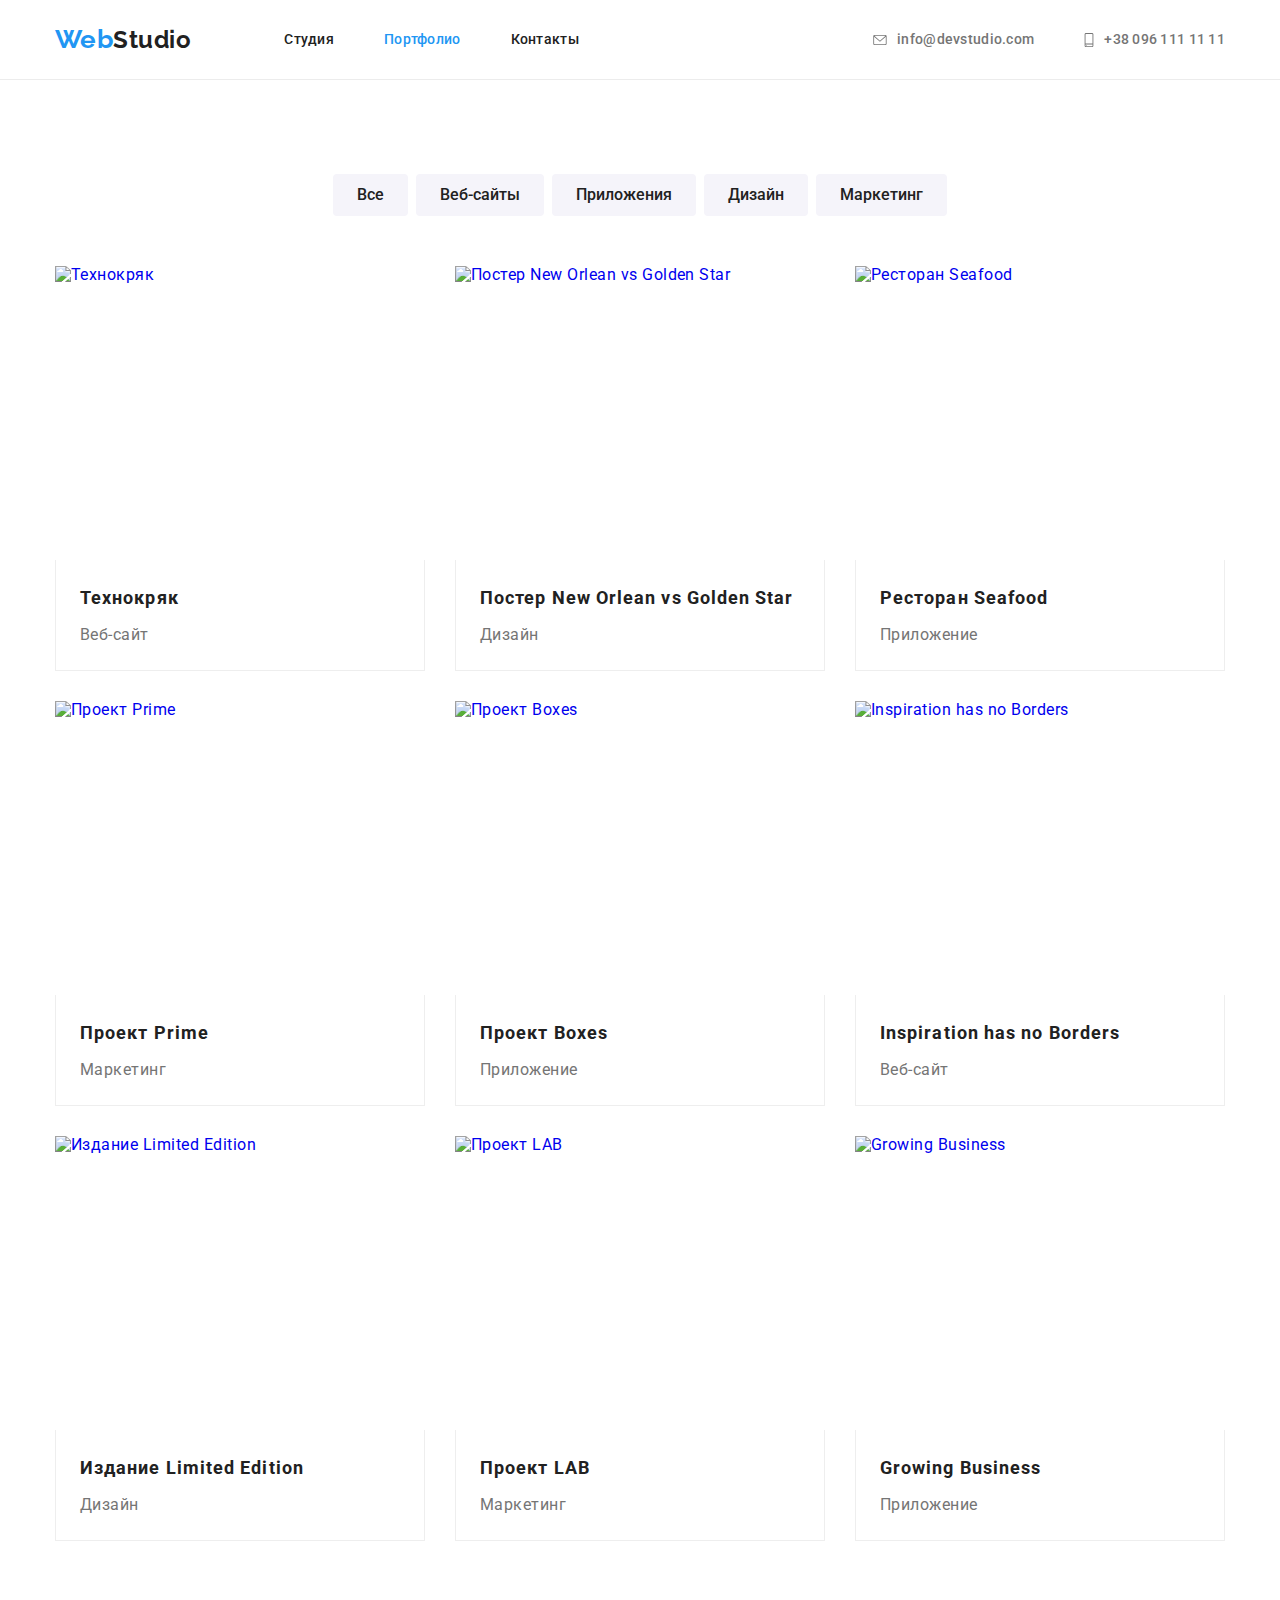
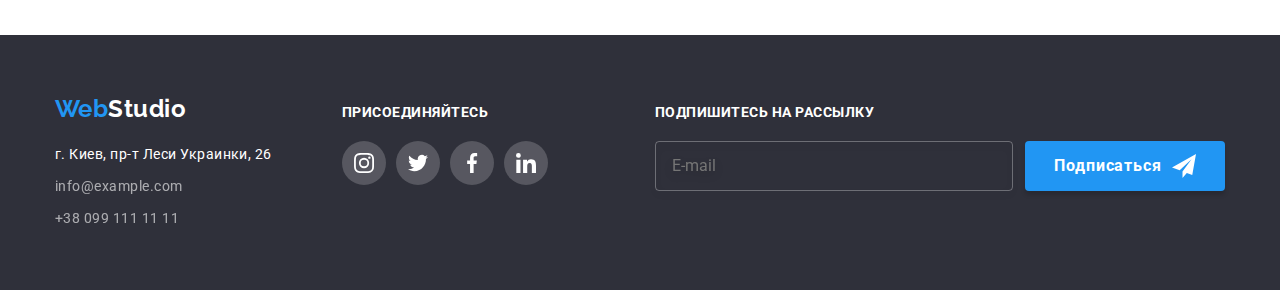
==== commit 932f961b: "index-done" ====
--- a/portfolio.html
+++ b/portfolio.html
@@ -30,6 +30,11 @@
                     </li>
                 </ul>
             </nav>
+            <button class="burger-button" type="button" data-menu-button>
+                <svg class="burger-button__icon">
+                    <use href="./images/icons/sprite.svg#icon-burger"></use>
+                </svg>
+            </button>
             <ul class="header-address">
                 <li class="header-address__item">
                     <a class="header-address__link" href="mailto:info@devstudio.com">
@@ -46,6 +51,46 @@
                             </use>
                         </svg>+38 096 111 11 11
                     </a>
+                </li>
+            </ul>
+        </div>
+        <div class="mobile-menu" data-menu>
+            <button type="button" class="close" data-menu-close>
+                <svg class="close__sign close__sign--mobile">
+                    <use href="./images/icons/sprite.svg#icon-Vector"></use>
+                </svg>
+            </button>
+            <ul class="nav-links">
+                <li class="nav-links__item">
+                    <a href="./index.html" class="nav-links__link">Студия</a>
+                </li>
+                <li class="nav-links__item">
+                    <a href="./portfolio.html" class="nav-links__link">Портфолио</a>
+                </li>
+                <li class="nav-links__item">
+                    <a href="#" class="nav-links__link">Контакты</a>
+                </li>
+            </ul>
+            <ul class="header-address">
+                <li class="header-address__item">
+                    <a class="header-address__link" href="mailto:info@devstudio.com">info@devstudio.com</a>
+                </li>
+                <li class="header-address__item">
+                    <a class="header-address__link--phone" href="tel:+380961111111">+38 096 111 11 11</a>
+                </li>
+            </ul>
+            <ul class="mobile-socials">
+                <li class="mobile-socials__item">
+                    <a class="mobile-socials__link" href="mailto:info@devstudio.com">Instagram</a>
+                </li>
+                <li class="mobile-socials__item">
+                    <a class="mobile-socials__link" href="tel:+380961111111">Twitter</a>
+                </li>
+                <li class="mobile-socials__item">
+                    <a class="mobile-socials__link" href="tel:+380961111111">Facebook</a>
+                </li>
+                <li class="mobile-socials__item">
+                    <a class="mobile-socials__link" href="tel:+380961111111">LinkedIn</a>
                 </li>
             </ul>
         </div>
@@ -286,6 +331,7 @@
         </div>
     </footer>
 
+    <script src="./js/mobile-menu.js"></script>
 </body>
 
 </html>--- a/css/main.min.css
+++ b/css/main.min.css
@@ -1,2 +1,2 @@
-:root{--accent-color: #2196f3;--h-color: #212121;--text-color: #757575;--white-color: #ffffff;--font-family: Roboto, sans-serif;--time: 250ms;--delay: cubic-bezier(0.4, 0, 0.2, 1)}.visually-hidden{position:absolute !important;clip:rect(1px 1px 1px 1px);clip:rect(1px, 1px, 1px, 1px);padding:0 !important;border:0 !important;height:1px !important;width:1px !important;overflow:hidden}.main-button,.social__link,.close__sign,.nav-links__link,.nav-links__link::after,.header-address__icon,.burger-button__icon,.mobile-menu,.backdrop,.modal,.form__input,.form__icon,.checkbox__icon,.clients-list__link,.sort-button,.projects__link,.jump__text,.footer-address__item--contact-link{-webkit-transition:all var(--time) var(--delay);transition:all var(--time) var(--delay)}html{-webkit-box-sizing:border-box;box-sizing:border-box}*,*::after,*::before{-webkit-box-sizing:inherit;box-sizing:inherit}body{font-family:var(--font-family);letter-spacing:0.03em;font-style:normal;margin:0}ul{margin:0;padding:0;list-style:none}a{text-decoration:none}h1,h2,h3,h4,h5,h6,p{margin:0}img{display:block;max-width:100%;height:auto}.container{width:100%;padding:0 15px}.header .container{display:-webkit-box;display:-ms-flexbox;display:flex;-webkit-box-pack:justify;-ms-flex-pack:justify;justify-content:space-between;-webkit-box-align:center;-ms-flex-align:center;align-items:center}.container.oneline{display:-webkit-box;display:-ms-flexbox;display:flex}@media screen and (max-width: 767px){.container.oneline .header-address{display:none}}.container.general{display:-webkit-box;display:-ms-flexbox;display:flex;-webkit-box-orient:vertical;-webkit-box-direction:normal;-ms-flex-direction:column;flex-direction:column;-webkit-box-align:baseline;-ms-flex-align:baseline;align-items:baseline;-webkit-box-pack:center;-ms-flex-pack:center;justify-content:center}@media screen and (min-width: 1200px){.container.general{display:-webkit-box;display:-ms-flexbox;display:flex;-webkit-box-orient:horizontal;-webkit-box-direction:normal;-ms-flex-direction:row;flex-direction:row;-webkit-box-align:center;-ms-flex-align:center;align-items:center;-webkit-box-pack:center;-ms-flex-pack:center;justify-content:center}}@media screen and (min-width: 480px){.container{width:480px;margin:0 auto}}@media screen and (min-width: 768px){.container{width:760px}}@media screen and (min-width: 1200px){.container{width:1200px}}.main-button{display:block;padding:8px 0;width:200px;margin:0 auto;font-weight:700;font-size:16px;line-height:1.875;letter-spacing:0.06em;color:var(--white-color);background:var(--accent-color);-webkit-box-shadow:0px 4px 4px rgba(0,0,0,0.15);box-shadow:0px 4px 4px rgba(0,0,0,0.15);border-radius:4px;border-color:transparent;cursor:pointer}.main-button:hover,.main-button:focus{background-color:#188ce8;-webkit-filter:drop-shadow(0px 4px 4px rgba(0,0,0,0.15));filter:drop-shadow(0px 4px 4px rgba(0,0,0,0.15))}.main-button.subscribe__btn{display:-webkit-box;display:-ms-flexbox;display:flex;-webkit-box-orient:horizontal;-webkit-box-direction:normal;-ms-flex-direction:row;flex-direction:row;-webkit-box-align:center;-ms-flex-align:center;align-items:center;-webkit-box-pack:center;-ms-flex-pack:center;justify-content:center}@media screen and (min-width: 1200px){.main-button.subscribe__btn{margin-left:12px}}.main-button.subscribe__btn .subscribe__icon{content:"";display:block;margin-left:10px;height:24px;width:24px;background-position:center;background-size:contain;background-repeat:no-repeat;fill:currentColor}.logo{display:inline-block;font-family:Raleway, sans-serif;font-weight:700;font-size:24px;line-height:1.17;color:var(--accent-color)}.logo--header{padding-top:16px;padding-bottom:16px}@media screen and (min-width: 768px){.logo--header{margin-right:88px;padding-top:24px;padding-bottom:25px}}@media screen and (min-width: 1200px){.logo--header{margin-right:93px;font-weight:700;font-size:26px;line-height:1.19}}.logo--footer{margin-bottom:20px}.logo--above{color:var(--h-color)}.logo--below{color:var(--white-color)}.section-title{display:-webkit-box;display:-ms-flexbox;display:flex;font-weight:700;font-size:28px;line-height:1.178;color:var(--h-color);margin-bottom:30px;-webkit-box-pack:center;-ms-flex-pack:center;justify-content:center}@media screen and (min-width: 1200px){.section-title{font-weight:700;font-size:36px;line-height:1.17;margin-bottom:50px}}.social{display:-webkit-box;display:-ms-flexbox;display:flex;-webkit-box-orient:horizontal;-webkit-box-direction:normal;-ms-flex-direction:row;flex-direction:row;-webkit-box-align:center;-ms-flex-align:center;align-items:center;-webkit-box-pack:center;-ms-flex-pack:center;justify-content:center;list-style:none}.social__item{display:block;width:44px;height:44px;margin-right:10px;border-radius:50%}.social__item:last-child{margin-right:0}.social__item--footer{background-color:rgba(255,255,255,0.1)}.social__link{width:inherit;height:inherit;border-radius:inherit;display:-webkit-box;display:-ms-flexbox;display:flex;-webkit-box-orient:horizontal;-webkit-box-direction:normal;-ms-flex-direction:row;flex-direction:row;-webkit-box-align:center;-ms-flex-align:center;align-items:center;-webkit-box-pack:center;-ms-flex-pack:center;justify-content:center;fill:#afb1b8;background-color:inherit}.social__link:hover,.social__link:focus{background-color:var(--accent-color);fill:var(--white-color)}.social__icon{height:20px;width:20px;background-position:center;background-size:contain;background-repeat:no-repeat}.social__icon--footer{fill:var(--white-color)}.close{position:absolute;background:var(--white-color);cursor:pointer}.modal .close{width:30px;height:30px;top:8px;right:8px;border:1px solid rgba(0,0,0,0.1);border-radius:50%}.mobile-menu .close{top:10px;right:15px;width:40px;height:40px;border:none}.close__sign{content:"";fill:currentColor}.close__sign:focus,.close__sign:hover{fill:var(--accent-color)}.close__sign--modal{height:11px;width:11px}.close__sign--mobile{height:19px;width:19px}.section{padding:60px 0;-webkit-box-pack:center;-ms-flex-pack:center;justify-content:center}@media screen and (min-width: 1200px){.section{padding:94px 0}}.section.team{background:#f5f4fa}.section.usp{-webkit-box-pack:start;-ms-flex-pack:start;justify-content:flex-start}.header{display:-webkit-box;display:-ms-flexbox;display:flex;-webkit-box-align:center;-ms-flex-align:center;align-items:center;border-bottom:1px solid #ececec;height:80px}.navigation{display:-webkit-box;display:-ms-flexbox;display:flex}@media screen and (max-width: 767px){.navigation .nav-links{display:none}}.nav-links{display:-webkit-box;display:-ms-flexbox;display:flex;-webkit-box-orient:vertical;-webkit-box-direction:normal;-ms-flex-direction:column;flex-direction:column;margin-bottom:auto}@media screen and (min-width: 768px){.nav-links{-webkit-box-orient:horizontal;-webkit-box-direction:normal;-ms-flex-direction:row;flex-direction:row;-webkit-box-align:center;-ms-flex-align:center;align-items:center;margin-bottom:0;margin-right:84px}}@media screen and (min-width: 1200px){.nav-links{margin-right:auto}}.nav-links__item{display:block;margin-bottom:32px;position:relative}.nav-links__item:last-child{margin-bottom:0}@media screen and (min-width: 768px){.nav-links__item{font-weight:500;font-size:40px;line-height:1.175;padding:0;margin-right:50px;margin-bottom:0}.nav-links__item:last-child{margin-right:0}}.nav-links__link{display:inline-block;font-weight:500;font-size:40px;line-height:1.175;padding:0;letter-spacing:0.02em;color:var(--h-color)}.nav-links__link:hover,.nav-links__link:focus{color:var(--accent-color)}.nav-links__link--current{color:var(--accent-color)}@media screen and (min-width: 768px){.nav-links__link{padding:32px 0;font-weight:500;font-size:14px;line-height:1.14}}.nav-links__link::after{content:"";display:block;height:4px;width:100%;background:var(--accent-color);border-radius:2px;position:absolute;left:0;bottom:0;visibility:hidden}@media screen and (max-width: 767px){.nav-links__link::after{display:none}}.nav-links__link:hover::after,.nav-links__link:focus::after{visibility:visible}.header-address{display:-webkit-box;display:-ms-flexbox;display:flex;-webkit-box-orient:vertical;-webkit-box-direction:normal;-ms-flex-direction:column;flex-direction:column}.online .header-address{margin-left:auto;-webkit-box-orient:horizontal;-webkit-box-direction:normal;-ms-flex-direction:row;flex-direction:row}@media screen and (min-width: 768px){.header-address{margin:21px 0}}@media screen and (min-width: 1200px){.header-address{-webkit-box-orient:horizontal;-webkit-box-direction:normal;-ms-flex-direction:row;flex-direction:row}}.header-address__item{display:block;margin-bottom:32px}.header-address__item:last-child{margin-bottom:64px}@media screen and (min-width: 768px){.header-address__item{margin-bottom:10px;color:var(--text-color)}.header-address__item:last-child{margin-bottom:0}}@media screen and (min-width: 1200px){.header-address__item{margin-right:50px;margin-bottom:0;color:var(--text-color)}.header-address__item:last-child{margin-right:0}}.header-address__link{font-weight:500;font-size:34px;line-height:1.176;letter-spacing:0.02em;color:var(--accent-color)}.header-address__link--phone{font-weight:500;font-size:24px;line-height:1.166;color:var(--text-color)}@media screen and (min-width: 768px){.header-address__link{font-weight:500;font-size:12px;line-height:1.166;color:var(--text-color);display:-webkit-box;display:-ms-flexbox;display:flex;-webkit-box-align:center;-ms-flex-align:center;align-items:center;-webkit-transition:all var(--time) var(--delay);transition:all var(--time) var(--delay)}.header-address__link:hover,.header-address__link:focus{color:var(--accent-color)}}@media screen and (min-width: 1200px){.header-address__link{padding:32px 0;font-weight:500;font-size:14px;line-height:1.14}}.header-address__icon{display:inline-block;margin-right:10px;fill:currentColor}.header-address__icon:hover,.header-address__icon:focus{color:var(--accent-color)}@media screen and (max-width: 767px){.header-address__icon{display:none}}.burger-button{background:var(--white-color);border:none;padding:0}.burger-button__icon{content:"";width:40px;height:40px;fill:currentColor;cursor:pointer}.burger-button__icon:hover,.burger-button__icon:focus{fill:var(--accent-color)}@media screen and (min-width: 767px){.burger-button__icon{display:none}}.mobile-menu{background-color:rosybrown;display:-webkit-box;display:-ms-flexbox;display:flex;-webkit-box-orient:vertical;-webkit-box-direction:normal;-ms-flex-direction:column;flex-direction:column;position:absolute;width:100%;max-width:480px;height:100vh;top:0;left:50%;padding:48px 40px;-webkit-transform:translateX(-50%) translateY(-100%);transform:translateX(-50%) translateY(-100%)}@media screen and (min-width: 767px){.mobile-menu{display:none}}.mobile-menu.is-open{-webkit-transform:translateX(-50%) translateY(0%);transform:translateX(-50%) translateY(0%)}.mobile-socials{display:-webkit-box;display:-ms-flexbox;display:flex}.mobile-socials__item{display:block;padding:0 10px;border-right:1px solid var(--text-color)}.mobile-socials__item:last-child{padding-right:0;border:none}.mobile-socials__item:first-child{padding-left:0}.mobile-socials__link{font-weight:500;font-size:18px;line-height:1.22;letter-spacing:0.02em;color:var(--accent-color)}.hero{width:480px;height:400px;margin:0 auto;padding:118px 0px;background-color:#2f303a;background-image:-webkit-gradient(linear, left top, left bottom, from(rgba(47,48,58,0.4)), to(rgba(47,48,58,0.4))),url(../images/m-bcgimg.jpg);background-image:linear-gradient(rgba(47,48,58,0.4), rgba(47,48,58,0.4)),url(../images/m-bcgimg.jpg);background-position:center;background-size:cover;background-repeat:no-repeat}@media screen and (min-device-pixel-ratio: 2), screen and (-webkit-min-device-pixel-ratio: 2), screen and (min-resolution: 192dpi), screen and (min-resolution: 2dppx){.hero{background-image:-webkit-gradient(linear, left top, left bottom, from(rgba(47,48,58,0.4)), to(rgba(47,48,58,0.4))),url(../images/m-bcgimg@2x.jpg);background-image:linear-gradient(rgba(47,48,58,0.4), rgba(47,48,58,0.4)),url(../images/m-bcgimg@2x.jpg)}}@media screen and (min-width: 768px){.hero{width:768px;background-image:-webkit-gradient(linear, left top, left bottom, from(rgba(47,48,58,0.4)), to(rgba(47,48,58,0.4))),url(../images/p-bcgimg.jpg);background-image:linear-gradient(rgba(47,48,58,0.4), rgba(47,48,58,0.4)),url(../images/p-bcgimg.jpg)}}@media screen and (min-device-pixel-ratio: 2) and (min-width: 768px), screen and (-webkit-min-device-pixel-ratio: 2) and (min-width: 768px), screen and (min-resolution: 192dpi) and (min-width: 768px), screen and (min-resolution: 2dppx) and (min-width: 768px){.hero{background-image:-webkit-gradient(linear, left top, left bottom, from(rgba(47,48,58,0.4)), to(rgba(47,48,58,0.4))),url(../images/p-bcgimg@2x.jpg);background-image:linear-gradient(rgba(47,48,58,0.4), rgba(47,48,58,0.4)),url(../images/p-bcgimg@2x.jpg)}}@media screen and (min-width: 1200px){.hero{min-width:1200px;height:600px;padding:200px 0px;background-image:-webkit-gradient(linear, left top, left bottom, from(rgba(47,48,58,0.4)), to(rgba(47,48,58,0.4))),url(../images/d-bcgimg.jpg);background-image:linear-gradient(rgba(47,48,58,0.4), rgba(47,48,58,0.4)),url(../images/d-bcgimg.jpg)}}@media screen and (min-device-pixel-ratio: 2) and (min-width: 1200px), screen and (-webkit-min-device-pixel-ratio: 2) and (min-width: 1200px), screen and (min-resolution: 192dpi) and (min-width: 1200px), screen and (min-resolution: 2dppx) and (min-width: 1200px){.hero{background-image:-webkit-gradient(linear, left top, left bottom, from(rgba(47,48,58,0.4)), to(rgba(47,48,58,0.4))),url(../images/d-bcgimg@2x.jpg);background-image:linear-gradient(rgba(47,48,58,0.4), rgba(47,48,58,0.4)),url(../images/d-bcgimg@2x.jpg)}}.hero__title{display:-webkit-box;display:-ms-flexbox;display:flex;text-align:center;margin:0 auto 30px;width:360px;font-weight:900;font-size:26px;line-height:1.6;letter-spacing:0.06em;text-transform:uppercase;color:var(--white-color)}@media screen and (min-width: 1200px){.hero__title{width:696px;margin:0 auto 30px;font-weight:900;font-size:44px;line-height:1.36}}.backdrop{position:fixed;top:0;left:0;width:100%;height:100%;background:rgba(0,0,0,0.2);opacity:1;visibility:visible}.backdrop.is-hidden{opacity:0;pointer-events:none;visibility:hidden}.backdrop.is-hidden .modal{opacity:0}.modal{position:absolute;top:50%;left:50%;-webkit-transform:translate(-50%, -50%);transform:translate(-50%, -50%);height:609px;width:450px;background:var(--white-color);-webkit-box-shadow:0px 1px 3px rgba(0,0,0,0.12),0px 1px 1px rgba(0,0,0,0.14),0px 2px 1px rgba(0,0,0,0.2);box-shadow:0px 1px 3px rgba(0,0,0,0.12),0px 1px 1px rgba(0,0,0,0.14),0px 2px 1px rgba(0,0,0,0.2);border-radius:4px;opacity:1;padding:40px}@media screen and (min-width: 1200px){.modal{height:581px;width:528px}}.form{display:-webkit-box;display:-ms-flexbox;display:flex;-webkit-box-orient:vertical;-webkit-box-direction:normal;-ms-flex-direction:column;flex-direction:column}.form__title{display:-webkit-box;display:-ms-flexbox;display:flex;-webkit-box-orient:horizontal;-webkit-box-direction:normal;-ms-flex-direction:row;flex-direction:row;-webkit-box-align:center;-ms-flex-align:center;align-items:center;-webkit-box-pack:center;-ms-flex-pack:center;justify-content:center;margin-bottom:12px;font-weight:700;font-size:20px;line-height:1.5;color:var(--h-color)}@media screen and (min-width: 1200px){.form__title{font-weight:700;font-size:20px;line-height:1.15}}.form__label{position:relative;display:inline-block;margin-bottom:10px;font-weight:400;font-size:12px;line-height:1.17;letter-spacing:0.01em;color:var(--text-color)}.form__input{display:inline-block;padding:0 12px 0 42px;margin-top:4px;height:40px;width:100%;border:1px solid rgba(33,33,33,0.2);border-radius:4px;font-weight:400;font-size:12px;line-height:1.17;letter-spacing:0.01em;color:var(--h-color)}.form__input::-webkit-input-placeholder{color:rgba(117,117,117,0.5)}.form__input:-ms-input-placeholder{color:rgba(117,117,117,0.5)}.form__input::-ms-input-placeholder{color:rgba(117,117,117,0.5)}.form__input::placeholder{color:rgba(117,117,117,0.5)}.form__input:focus,.form__input:hover{border-color:var(--accent-color);outline:none}.form__input--comment{height:120px;padding:12px 16px}textarea{resize:none}.form__icon{position:absolute;display:inline-block;content:"";width:18px;height:18px;top:50%;left:12px;fill:currentColor}.form__input:focus+.form__icon,.form__input:hover+.form__icon{fill:var(--accent-color)}.form__field{display:-webkit-box;display:-ms-flexbox;display:flex;-webkit-box-orient:horizontal;-webkit-box-direction:normal;-ms-flex-direction:row;flex-direction:row;-webkit-box-align:center;-ms-flex-align:center;align-items:center;-webkit-box-pack:center;-ms-flex-pack:center;justify-content:center;margin-top:10px;margin-bottom:30px;font-weight:400;font-size:12px;line-height:1.7;color:var(--text-color)}@media screen and (min-width: 1200px){.form__field{font-weight:400;font-size:14px;line-height:1.7}}.checkbox__link{color:var(--accent-color);text-decoration:underline}.checkbox__icon{display:inline-block;margin-right:8px;border:2px solid #000000;border-radius:2px;-webkit-box-shadow:0px 4px 4px rgba(0,0,0,0.25);box-shadow:0px 4px 4px rgba(0,0,0,0.25);cursor:pointer;fill:var(--white-color)}.checkbox:hover+.checkbox__icon,.checkbox:focus+.checkbox__icon{border-color:var(--accent-color)}.checkbox:checked+.checkbox__icon{border-color:var(--accent-color);background-color:var(--accent-color);-webkit-box-shadow:none;box-shadow:none}.usp-list{display:-webkit-inline-box;display:-ms-inline-flexbox;display:inline-flex;-webkit-box-orient:vertical;-webkit-box-direction:normal;-ms-flex-direction:column;flex-direction:column}@media screen and (min-width: 768px){.usp-list{-webkit-box-orient:horizontal;-webkit-box-direction:normal;-ms-flex-direction:row;flex-direction:row}}.usp-list__item{display:inline-block;margin-bottom:30px;width:450px}.usp-list__item:last-child{margin-bottom:0}.usp-list__item::before{content:"";display:block;height:120px;margin-bottom:30px;background-color:#f5f4fa;background-repeat:no-repeat;background-position:center}.usp-list__item--antenna::before{background-image:url("../images/icons/antenna.svg")}.usp-list__item--clock::before{background-image:url("../images/icons/clock.svg")}.usp-list__item--diagram::before{background-image:url("../images/icons/diagram.svg")}.usp-list__item--astronaut::before{background-image:url("../images/icons/astronaut.svg")}@media screen and (min-width: 768px){.usp-list__item{width:354px;margin-right:30px;margin-bottom:30px}.usp-list__item:nth-child(2n){margin-right:0}.usp-list__item:nth-last-child(-n+2){margin-bottom:0}}@media screen and (min-width: 1200px){.usp-list__item{width:270px;margin-bottom:0;margin-right:30px}.usp-list__item:nth-child(2n){margin-right:30px}.usp-list__item:last-child{margin-right:0}}.usp-list__title{display:-webkit-box;display:-ms-flexbox;display:flex;-webkit-box-pack:center;-ms-flex-pack:center;justify-content:center;margin-bottom:10px;font-weight:700;font-size:14px;line-height:1.14;text-transform:uppercase;color:var(--h-color)}@media screen and (min-width: 768px){.usp-list__title{-webkit-box-pack:start;-ms-flex-pack:start;justify-content:flex-start}}.usp-list__description{display:-webkit-box;display:-ms-flexbox;display:flex;font-weight:400;font-size:14px;line-height:1.7;color:var(--text-color)}.ourjob{display:-webkit-box;display:-ms-flexbox;display:flex;text-align:center;padding-bottom:94px}@media screen and (max-width: 1159px){.ourjob{display:none}}.ourjob-list{display:-webkit-box;display:-ms-flexbox;display:flex;list-style:none}.ourjob-list__item{display:inline-block;margin-right:30px}.ourjob-list__item:last-child{margin-right:0px}.ourjob-list__action{position:relative}.ourjob-list__text{position:absolute;display:-webkit-box;display:-ms-flexbox;display:flex;-webkit-box-orient:horizontal;-webkit-box-direction:normal;-ms-flex-direction:row;flex-direction:row;-webkit-box-align:center;-ms-flex-align:center;align-items:center;-webkit-box-pack:center;-ms-flex-pack:center;justify-content:center;left:0;bottom:0;height:70px;width:100%;font-weight:700;font-size:14px;line-height:1.14;text-transform:uppercase;color:var(--white-color);background:rgba(47,48,58,0.8)}.members{display:-webkit-box;display:-ms-flexbox;display:flex;-webkit-box-orient:vertical;-webkit-box-direction:normal;-ms-flex-direction:column;flex-direction:column}@media screen and (min-width: 768px){.members{-webkit-box-orient:horizontal;-webkit-box-direction:normal;-ms-flex-direction:row;flex-direction:row}}.member-card{display:-webkit-inline-box;display:-ms-inline-flexbox;display:inline-flex;margin-bottom:30px;width:450px;height:622px;-webkit-box-shadow:0px 4px 4px rgba(0,0,0,0.15);box-shadow:0px 4px 4px rgba(0,0,0,0.15);border-radius:4px;border-color:transparent;background-color:var(--white-color)}.member-card:last-child{margin-bottom:0px}@media screen and (min-width: 768px){.member-card{width:354px;height:536px;margin-right:30px;margin-bottom:30px}.member-card:nth-child(2n){margin-right:0}.member-card:nth-last-child(-n+2){margin-bottom:0}}@media screen and (min-width: 1200px){.member-card{width:270px;height:428px;margin-bottom:0}.member-card:nth-child(2n){margin-right:30px}.member-card:last-child{margin-right:0px}}.member-card__text{padding:30px}.member-card__name{display:block;margin-bottom:10px;font-weight:500;font-size:16px;line-height:1.19;color:var(--h-color)}.member-card__job{display:inline-block;margin-bottom:16px;font-weight:400;font-size:16px;line-height:1.19;color:var(--text-color)}.clients-list{display:-webkit-inline-box;display:-ms-inline-flexbox;display:inline-flex}.clients-list__item{display:inline-block;margin-right:30px;width:210px;height:90px}.clients-list__item:nth-child(2n){margin-right:0}@media screen and (min-width: 768px){.clients-list__item{width:226px}.clients-list__item:nth-child(2n){margin-right:30px}.clients-list__item:nth-child(3n){margin-right:0}}@media screen and (min-width: 1200px){.clients-list__item{width:170px}.clients-list__item:nth-child(3n){margin-right:30px}.clients-list__item:last-child{margin-right:0}}.clients-list__link{width:inherit;height:inherit;display:-webkit-box;display:-ms-flexbox;display:flex;-webkit-box-orient:horizontal;-webkit-box-direction:normal;-ms-flex-direction:row;flex-direction:row;-webkit-box-align:center;-ms-flex-align:center;align-items:center;-webkit-box-pack:center;-ms-flex-pack:center;justify-content:center;border:1px solid;border-radius:4px;border-color:#afb1b8;fill:#afb1b8}.clients-list__link:hover,.clients-list__link:focus{border-color:var(--accent-color);fill:var(--accent-color)}.clients-list__logo{background-position:center;background-size:contain;background-repeat:no-repeat}.portfolio{padding-top:94px;padding-bottom:94px}.buttons-list{list-style:none;margin-bottom:50px;display:-webkit-box;display:-ms-flexbox;display:flex;-webkit-box-pack:center;-ms-flex-pack:center;justify-content:center}.buttons-list__item{margin-right:8px}.buttons-list__item:last-child{margin-right:0}.sort-button{display:inline-block;padding:6px 22px;font-weight:500;font-size:16px;line-height:1.62;color:var(--h-color);background-color:#f5f4fa;border-radius:4px;border-color:transparent;-webkit-box-shadow:none;box-shadow:none;cursor:pointer}.sort-button:hover,.sort-button:focus{color:var(--white-color);background-color:var(--accent-color);-webkit-box-shadow:0px 3px 1px rgba(0,0,0,0.1),0px 1px 2px rgba(0,0,0,0.08),0px 2px 2px #0000001f;box-shadow:0px 3px 1px rgba(0,0,0,0.1),0px 1px 2px rgba(0,0,0,0.08),0px 2px 2px #0000001f}.projects{list-style:none;display:-webkit-box;display:-ms-flexbox;display:flex;-ms-flex-wrap:wrap;flex-wrap:wrap}.projects__item{width:370px;margin-right:30px;margin-bottom:30px}.projects__item:nth-child(3n){margin-right:0}.projects__item:nth-last-child(-n+3){margin-bottom:0}.projects__link{display:block;-webkit-box-shadow:none;box-shadow:none}.projects__link:hover,.projects__link:focus{-webkit-box-shadow:0px 1px 1px rgba(0,0,0,0.12),0px 4px 4px rgba(0,0,0,0.06),1px 4px 6px rgba(0,0,0,0.16);box-shadow:0px 1px 1px rgba(0,0,0,0.12),0px 4px 4px rgba(0,0,0,0.06),1px 4px 6px rgba(0,0,0,0.16)}.projects__text{border:1px solid #eeeeee;border-top:0;padding:20px 24px}.projects__title{display:block;margin-bottom:4px;font-weight:700;font-size:18px;line-height:2;letter-spacing:0.06em;color:var(--h-color)}.projects__type{font-weight:400;font-size:16px;line-height:1.875;color:var(--text-color)}.jump{position:relative;overflow:hidden}.jump__text{position:absolute;top:0;left:0;width:100%;height:100%;padding:63px 24px;font-weight:400;font-size:18px;line-height:1.55;color:var(--white-color);background:var(--accent-color);opacity:0.9;-webkit-transform:translateY(101%);transform:translateY(101%)}.projects__link:hover .jump__text,.projects__link:focus .jump__text{-webkit-transform:translateY(0);transform:translateY(0)}address{font-style:normal}.footer{background:#2f303a;padding-top:60px;padding-bottom:60px}.footer-one{display:-webkit-box;display:-ms-flexbox;display:flex;-webkit-box-orient:vertical;-webkit-box-direction:normal;-ms-flex-direction:column;flex-direction:column;-webkit-box-align:center;-ms-flex-align:center;align-items:center;-webkit-box-pack:center;-ms-flex-pack:center;justify-content:center;margin-bottom:60px}@media screen and (min-width: 1200px){.footer-one{display:-webkit-box;display:-ms-flexbox;display:flex;-webkit-box-orient:vertical;-webkit-box-direction:normal;-ms-flex-direction:column;flex-direction:column;-webkit-box-align:start;-ms-flex-align:start;align-items:flex-start;-webkit-box-pack:center;-ms-flex-pack:center;justify-content:center;margin-right:70px;margin-bottom:0}}.footer-address{display:-webkit-box;display:-ms-flexbox;display:flex;-webkit-box-orient:vertical;-webkit-box-direction:normal;-ms-flex-direction:column;flex-direction:column;-webkit-box-align:center;-ms-flex-align:center;align-items:center;-webkit-box-pack:center;-ms-flex-pack:center;justify-content:center}@media screen and (min-width: 1200px){.footer-address{display:-webkit-box;display:-ms-flexbox;display:flex;-webkit-box-orient:vertical;-webkit-box-direction:normal;-ms-flex-direction:column;flex-direction:column;-webkit-box-align:start;-ms-flex-align:start;align-items:flex-start;-webkit-box-pack:center;-ms-flex-pack:center;justify-content:center}}.footer-address__item{display:inline-block;font-weight:400;font-size:14px;line-height:1.7;color:var(--white-color)}.footer-address__item--contact-link{margin-top:8px;opacity:0.6}.footer-address__item--contact-link:hover,.footer-address__item--contact-link:focus{color:var(--accent-color)}.footer-two{display:block;margin-bottom:60px}@media screen and (min-width: 1200px){.footer-two{margin-bottom:0}}.footer-title{display:-webkit-box;display:-ms-flexbox;display:flex;-webkit-box-pack:center;-ms-flex-pack:center;justify-content:center;margin-bottom:20px;font-weight:700;font-size:14px;line-height:1.14;text-transform:uppercase;color:var(--white-color)}@media screen and (min-width: 1200px){.footer-title{-webkit-box-pack:start;-ms-flex-pack:start;justify-content:flex-start}}.footer-one-and-two{display:-webkit-box;display:-ms-flexbox;display:flex;-webkit-box-orient:vertical;-webkit-box-direction:normal;-ms-flex-direction:column;flex-direction:column;-webkit-box-align:center;-ms-flex-align:center;align-items:center;-webkit-box-pack:center;-ms-flex-pack:center;justify-content:center}@media screen and (min-width: 768px){.footer-one-and-two{display:-webkit-box;display:-ms-flexbox;display:flex;-webkit-box-orient:horizontal;-webkit-box-direction:normal;-ms-flex-direction:row;flex-direction:row;-webkit-box-align:baseline;-ms-flex-align:baseline;align-items:baseline;-ms-flex-pack:distribute;justify-content:space-around}}@media screen and (min-width: 1200px){.footer-three{margin-left:auto}}.subscribe{display:-webkit-box;display:-ms-flexbox;display:flex;-webkit-box-orient:vertical;-webkit-box-direction:normal;-ms-flex-direction:column;flex-direction:column;-webkit-box-align:center;-ms-flex-align:center;align-items:center;-webkit-box-pack:center;-ms-flex-pack:center;justify-content:center}@media screen and (min-width: 1200px){.subscribe{display:-webkit-box;display:-ms-flexbox;display:flex;-webkit-box-orient:vertical;-webkit-box-direction:normal;-ms-flex-direction:column;flex-direction:column;-webkit-box-align:start;-ms-flex-align:start;align-items:flex-start;-webkit-box-pack:center;-ms-flex-pack:center;justify-content:center}}.subscribe__container{display:-webkit-box;display:-ms-flexbox;display:flex;-webkit-box-orient:vertical;-webkit-box-direction:normal;-ms-flex-direction:column;flex-direction:column;-webkit-box-align:center;-ms-flex-align:center;align-items:center;-webkit-box-pack:center;-ms-flex-pack:center;justify-content:center}@media screen and (min-width: 1200px){.subscribe__container{-webkit-box-orient:horizontal;-webkit-box-direction:normal;-ms-flex-direction:row;flex-direction:row}}.subscribe__input{width:450px;height:50px;font-weight:400;font-size:16px;line-height:1.25;color:rgba(255,255,255,0.6);background-color:inherit;border:1px solid rgba(255,255,255,0.3);-webkit-filter:drop-shadow(0px 4px 4px rgba(0,0,0,0.15));filter:drop-shadow(0px 4px 4px rgba(0,0,0,0.15));border-radius:4px;padding:15px 16px;margin-bottom:20px}.subscribe__input:focus,.subscribe__input:hover{border-color:var(--accent-color);outline:none}@media screen and (min-width: 1200px){.subscribe__input{margin-bottom:0;width:358px}}
+:root{--accent-color: #2196f3;--h-color: #212121;--text-color: #757575;--white-color: #ffffff;--font-family: Roboto, sans-serif;--time: 250ms;--delay: cubic-bezier(0.4, 0, 0.2, 1)}.visually-hidden{position:absolute !important;clip:rect(1px 1px 1px 1px);clip:rect(1px, 1px, 1px, 1px);padding:0 !important;border:0 !important;height:1px !important;width:1px !important;overflow:hidden}.main-button,.social__link,.close__sign,.nav-links__link,.nav-links__link::after,.header-address__icon,.burger-button__icon,.mobile-menu,.backdrop,.modal,.form__input,.form__icon,.checkbox__icon,.clients-list__link,.sort-button,.projects__link,.jump__text,.footer-address__item--contact-link{transition:all var(--time) var(--delay)}html{box-sizing:border-box}*,*::after,*::before{box-sizing:inherit}body{font-family:var(--font-family);letter-spacing:0.03em;font-style:normal;margin:0}ul{margin:0;padding:0;list-style:none}a{text-decoration:none}h1,h2,h3,h4,h5,h6,p{margin:0}img{display:block;max-width:100%;height:auto}.container{width:100%;padding:0 15px;margin-right:-15px;margin-left:-15px}.header .container{display:flex;justify-content:space-between;align-items:center}.container.oneline{display:flex}@media screen and (max-width: 767px){.container.oneline .header-address{display:none}}.container.general{display:flex;flex-direction:column;align-items:center;justify-content:center}@media screen and (min-width: 1200px){.container.general{display:flex;flex-direction:row;align-items:baseline;justify-content:center}}@media screen and (min-width: 480px){.container{width:480px;margin:0 auto}}@media screen and (min-width: 768px){.container{width:760px}}@media screen and (min-width: 1200px){.container{width:1200px}}.main-button{display:block;padding:8px 0;width:200px;margin:0 auto;font-weight:700;font-size:16px;line-height:1.875;letter-spacing:0.06em;color:var(--white-color);background:var(--accent-color);box-shadow:0px 4px 4px rgba(0,0,0,0.15);border-radius:4px;border-color:transparent;cursor:pointer}.main-button:hover,.main-button:focus{background-color:#188ce8;filter:drop-shadow(0px 4px 4px rgba(0,0,0,0.15))}.main-button.subscribe__btn{display:flex;flex-direction:row;align-items:center;justify-content:center}@media screen and (min-width: 1200px){.main-button.subscribe__btn{margin-left:12px}}.main-button.subscribe__btn .subscribe__icon{content:"";display:block;margin-left:10px;height:24px;width:24px;background-position:center;background-size:contain;background-repeat:no-repeat;fill:currentColor}.logo{display:inline-block;font-family:Raleway, sans-serif;font-weight:700;font-size:24px;line-height:1.17;color:var(--accent-color)}.logo--header{padding-top:16px;padding-bottom:16px}@media screen and (min-width: 768px){.logo--header{margin-right:88px;padding-top:24px;padding-bottom:25px}}@media screen and (min-width: 1200px){.logo--header{margin-right:93px;font-weight:700;font-size:26px;line-height:1.19}}.logo--footer{margin-bottom:20px}.logo--above{color:var(--h-color)}.logo--below{color:var(--white-color)}.section-title{display:flex;font-weight:700;font-size:28px;line-height:1.178;color:var(--h-color);margin-bottom:30px;justify-content:center}@media screen and (min-width: 1200px){.section-title{font-weight:700;font-size:36px;line-height:1.17;margin-bottom:50px}}.social{display:flex;flex-direction:row;align-items:center;justify-content:center;list-style:none}.social__item{display:block;width:44px;height:44px;margin-right:10px;border-radius:50%}.social__item:last-child{margin-right:0}.social__item--footer{background-color:rgba(255,255,255,0.1)}.social__link{width:inherit;height:inherit;border-radius:inherit;display:flex;flex-direction:row;align-items:center;justify-content:center;fill:#afb1b8;background-color:inherit}.social__link:hover,.social__link:focus{background-color:var(--accent-color);fill:var(--white-color)}.social__icon{height:20px;width:20px;background-position:center;background-size:contain;background-repeat:no-repeat}.social__icon--footer{fill:var(--white-color)}.close{position:absolute;background:var(--white-color);cursor:pointer}.modal .close{width:30px;height:30px;top:8px;right:8px;border:1px solid rgba(0,0,0,0.1);border-radius:50%}.mobile-menu .close{top:10px;right:15px;width:40px;height:40px;border:none}.close__sign{content:"";fill:currentColor}.close__sign:focus,.close__sign:hover{fill:var(--accent-color)}.close__sign--modal{height:11px;width:11px}.close__sign--mobile{height:19px;width:19px}.section{padding:60px 0;justify-content:center}@media screen and (min-width: 1200px){.section{padding:94px 0}}.section.team{background:#f5f4fa}.section.usp{justify-content:flex-start}.header{display:flex;align-items:center;border-bottom:1px solid #ececec;height:80px}.navigation{display:flex}@media screen and (max-width: 767px){.navigation .nav-links{display:none}}.nav-links{display:flex;flex-direction:column;margin-bottom:auto}@media screen and (min-width: 768px){.nav-links{flex-direction:row;align-items:center;margin-bottom:0;margin-right:84px}}@media screen and (min-width: 1200px){.nav-links{margin-right:auto}}.nav-links__item{display:block;margin-bottom:32px;position:relative}.nav-links__item:last-child{margin-bottom:0}@media screen and (min-width: 768px){.nav-links__item{font-weight:500;font-size:40px;line-height:1.175;padding:0;margin-right:50px;margin-bottom:0}.nav-links__item:last-child{margin-right:0}}.nav-links__link{display:inline-block;font-weight:500;font-size:40px;line-height:1.175;padding:0;letter-spacing:0.02em;color:var(--h-color)}.nav-links__link:hover,.nav-links__link:focus{color:var(--accent-color)}.nav-links__link--current{color:var(--accent-color)}@media screen and (min-width: 768px){.nav-links__link{padding:32px 0;font-weight:500;font-size:14px;line-height:1.14}}.nav-links__link::after{content:"";display:block;height:4px;width:100%;background:var(--accent-color);border-radius:2px;position:absolute;left:0;bottom:0;visibility:hidden}@media screen and (max-width: 767px){.nav-links__link::after{display:none}}.nav-links__link:hover::after,.nav-links__link:focus::after{visibility:visible}.header-address{display:flex;flex-direction:column}.online .header-address{margin-left:auto;flex-direction:row}@media screen and (min-width: 768px){.header-address{margin:21px 0}}@media screen and (min-width: 1200px){.header-address{flex-direction:row}}.header-address__item{display:block;margin-bottom:32px}.header-address__item:last-child{margin-bottom:64px}@media screen and (min-width: 768px){.header-address__item{margin-bottom:10px;color:var(--text-color)}.header-address__item:last-child{margin-bottom:0}}@media screen and (min-width: 1200px){.header-address__item{margin-right:50px;margin-bottom:0;color:var(--text-color)}.header-address__item:last-child{margin-right:0}}.header-address__link{font-weight:500;font-size:34px;line-height:1.176;letter-spacing:0.02em;color:var(--accent-color)}.header-address__link--phone{font-weight:500;font-size:24px;line-height:1.166;color:var(--text-color)}@media screen and (min-width: 768px){.header-address__link{font-weight:500;font-size:12px;line-height:1.166;color:var(--text-color);display:flex;align-items:center;transition:all var(--time) var(--delay)}.header-address__link:hover,.header-address__link:focus{color:var(--accent-color)}}@media screen and (min-width: 1200px){.header-address__link{padding:32px 0;font-weight:500;font-size:14px;line-height:1.14}}.header-address__icon{display:inline-block;margin-right:10px;fill:currentColor}.header-address__icon:hover,.header-address__icon:focus{color:var(--accent-color)}@media screen and (max-width: 767px){.header-address__icon{display:none}}.burger-button{background:var(--white-color);border:none;padding:0}.burger-button__icon{content:"";width:40px;height:40px;fill:currentColor;cursor:pointer}.burger-button__icon:hover,.burger-button__icon:focus{fill:var(--accent-color)}@media screen and (min-width: 767px){.burger-button__icon{display:none}}.mobile-menu{display:flex;flex-direction:column;position:absolute;width:100%;max-width:480px;height:100vh;top:0;left:50%;padding:48px 40px;background-color:var(--white-color);transform:translateX(-50%) translateY(-100%)}@media screen and (min-width: 767px){.mobile-menu{display:none}}.mobile-menu.is-open{transform:translateX(-50%) translateY(0%)}.mobile-socials{display:flex}.mobile-socials__item{display:block;padding:0 10px;border-right:1px solid var(--text-color)}.mobile-socials__item:last-child{padding-right:0;border:none}.mobile-socials__item:first-child{padding-left:0}.mobile-socials__link{font-weight:500;font-size:18px;line-height:1.22;letter-spacing:0.02em;color:var(--accent-color)}.hero{height:400px;margin:0 auto;padding:118px 0px;background-color:#2f303a;background-image:linear-gradient(rgba(47,48,58,0.4), rgba(47,48,58,0.4)),url(../images/m-bcgimg.jpg);background-position:center;background-size:cover;background-repeat:no-repeat}@media screen and (min-device-pixel-ratio: 2), screen and (min-resolution: 192dpi), screen and (min-resolution: 2dppx){.hero{background-image:linear-gradient(rgba(47,48,58,0.4), rgba(47,48,58,0.4)),url(../images/m-bcgimg@2x.jpg)}}@media screen and (min-width: 481px){.hero{background-image:linear-gradient(rgba(47,48,58,0.4), rgba(47,48,58,0.4)),url(../images/p-bcgimg.jpg)}}@media screen and (min-device-pixel-ratio: 2) and (min-width: 481px), screen and (min-resolution: 192dpi) and (min-width: 481px), screen and (min-resolution: 2dppx) and (min-width: 481px){.hero{background-image:linear-gradient(rgba(47,48,58,0.4), rgba(47,48,58,0.4)),url(../images/p-bcgimg@2x.jpg)}}@media screen and (min-width: 769px){.hero{height:600px;padding:200px 0px;background-image:linear-gradient(rgba(47,48,58,0.4), rgba(47,48,58,0.4)),url(../images/d-bcgimg.jpg)}}@media screen and (min-device-pixel-ratio: 2) and (min-width: 769px), screen and (min-resolution: 192dpi) and (min-width: 769px), screen and (min-resolution: 2dppx) and (min-width: 769px){.hero{background-image:linear-gradient(rgba(47,48,58,0.4), rgba(47,48,58,0.4)),url(../images/d-bcgimg@2x.jpg)}}.hero__title{display:flex;text-align:center;margin:0 auto 30px;width:360px;font-weight:900;font-size:26px;line-height:1.6;letter-spacing:0.06em;text-transform:uppercase;color:var(--white-color)}@media screen and (min-width: 1200px){.hero__title{width:696px;margin:0 auto 30px;font-weight:900;font-size:44px;line-height:1.36}}.backdrop{position:fixed;top:0;left:0;width:100%;height:100%;background:rgba(0,0,0,0.2);opacity:1;visibility:visible}.backdrop.is-hidden{opacity:0;pointer-events:none;visibility:hidden}.backdrop.is-hidden .modal{opacity:0}.modal{position:absolute;top:50%;left:50%;transform:translate(-50%, -50%);height:609px;width:450px;background:var(--white-color);box-shadow:0px 1px 3px rgba(0,0,0,0.12),0px 1px 1px rgba(0,0,0,0.14),0px 2px 1px rgba(0,0,0,0.2);border-radius:4px;opacity:1;padding:40px}@media screen and (min-width: 1200px){.modal{height:581px;width:528px}}.form{display:flex;flex-direction:column}.form__title{display:flex;flex-direction:row;align-items:center;justify-content:center;margin-bottom:12px;font-weight:700;font-size:20px;line-height:1.5;color:var(--h-color)}@media screen and (min-width: 1200px){.form__title{font-weight:700;font-size:20px;line-height:1.15}}.form__label{position:relative;display:inline-block;margin-bottom:10px;font-weight:400;font-size:12px;line-height:1.17;letter-spacing:0.01em;color:var(--text-color)}.form__input{display:inline-block;padding:0 12px 0 42px;margin-top:4px;height:40px;width:100%;border:1px solid rgba(33,33,33,0.2);border-radius:4px;font-weight:400;font-size:12px;line-height:1.17;letter-spacing:0.01em;color:var(--h-color)}.form__input::placeholder{color:rgba(117,117,117,0.5)}.form__input:focus,.form__input:hover{border-color:var(--accent-color);outline:none}.form__input--comment{height:120px;padding:12px 16px}textarea{resize:none}.form__icon{position:absolute;display:inline-block;content:"";width:18px;height:18px;top:50%;left:12px;fill:currentColor}.form__input:focus+.form__icon,.form__input:hover+.form__icon{fill:var(--accent-color)}.form__field{display:flex;flex-direction:row;align-items:center;justify-content:center;margin-top:10px;margin-bottom:30px;font-weight:400;font-size:12px;line-height:1.7;color:var(--text-color)}@media screen and (min-width: 1200px){.form__field{font-weight:400;font-size:14px;line-height:1.7}}.checkbox__link{color:var(--accent-color);text-decoration:underline}.checkbox__icon{display:inline-block;margin-right:8px;border:2px solid #000000;border-radius:2px;box-shadow:0px 4px 4px rgba(0,0,0,0.25);cursor:pointer;fill:var(--white-color)}.checkbox:hover+.checkbox__icon,.checkbox:focus+.checkbox__icon{border-color:var(--accent-color)}.checkbox:checked+.checkbox__icon{border-color:var(--accent-color);background-color:var(--accent-color);box-shadow:none}.usp-list{display:flex;flex-wrap:wrap}.usp-list__item{margin-bottom:30px;width:inherit}.usp-list__item:last-child{margin-bottom:0}.usp-list__item::before{content:"";display:block;height:120px;margin-bottom:30px;background-color:#f5f4fa;background-repeat:no-repeat;background-position:center}.usp-list__item--antenna::before{background-image:url("../images/icons/antenna.svg")}.usp-list__item--clock::before{background-image:url("../images/icons/clock.svg")}.usp-list__item--diagram::before{background-image:url("../images/icons/diagram.svg")}.usp-list__item--astronaut::before{background-image:url("../images/icons/astronaut.svg")}@media screen and (min-width: 768px){.usp-list__item{width:calc((100% - 60px) / 2);margin:0 15px 30px 15px}.usp-list__item:nth-last-child(-n+2){margin-bottom:0}}@media screen and (min-width: 1200px){.usp-list__item{width:calc((100% - 120px) / 4);margin-bottom:0}}.usp-list__title{display:flex;justify-content:center;margin-bottom:10px;font-weight:700;font-size:14px;line-height:1.14;text-transform:uppercase;color:var(--h-color)}@media screen and (min-width: 768px){.usp-list__title{justify-content:flex-start}}.usp-list__description{display:flex;font-weight:400;font-size:14px;line-height:1.7;color:var(--text-color)}.ourjob{display:flex;text-align:center;padding-bottom:94px}@media screen and (max-width: 1159px){.ourjob{display:none}}.ourjob-list{display:flex;list-style:none}.ourjob-list__item{display:inline-block;margin-right:30px}.ourjob-list__item:last-child{margin-right:0px}.ourjob-list__action{position:relative}.ourjob-list__text{position:absolute;display:flex;flex-direction:row;align-items:center;justify-content:center;left:0;bottom:0;height:70px;width:100%;font-weight:700;font-size:14px;line-height:1.14;text-transform:uppercase;color:var(--white-color);background:rgba(47,48,58,0.8)}.members{display:flex;flex-wrap:wrap}.member-card{margin-bottom:30px;width:450px;box-shadow:0px 4px 4px rgba(0,0,0,0.15);border-radius:4px;border-color:transparent;background-color:var(--white-color)}.member-card:last-child{margin-bottom:0px}@media screen and (min-width: 768px){.member-card{width:calc((100% - 60px) / 2);margin:0 15px 30px 15px}.member-card:nth-last-child(-n+2){margin-bottom:0}}@media screen and (min-width: 1200px){.member-card{width:calc((100% - 120px) / 4);margin-bottom:0}}.member-card__text{display:flex;flex-direction:column;align-items:center;justify-content:center;padding:30px}.member-card__name{display:block;margin-bottom:10px;font-weight:500;font-size:16px;line-height:1.19;color:var(--h-color)}.member-card__job{display:block;margin-bottom:16px;font-weight:400;font-size:16px;line-height:1.19;color:var(--text-color)}.clients-list{display:flex;flex-wrap:wrap}.clients-list__item{margin:0 15px 30px 15px;height:90px}@media screen and (max-width: 767px){.clients-list__item{width:calc((100% - 60px) / 2)}.clients-list__item:nth-child(n+4){margin-bottom:0}}@media screen and (min-width: 768px){.clients-list__item{width:calc((100% - 90px) / 3)}.clients-list__item:nth-child(n+3){margin-bottom:0}}@media screen and (min-width: 1200px){.clients-list__item{width:calc((100% - 180px) / 6);margin-bottom:0}}.clients-list__link{height:inherit;display:flex;flex-direction:row;align-items:center;justify-content:center;border:1px solid;border-radius:4px;border-color:#afb1b8;fill:#afb1b8}.clients-list__link:hover,.clients-list__link:focus{border-color:var(--accent-color);fill:var(--accent-color)}.clients-list__logo{background-position:center;background-size:contain;background-repeat:no-repeat}.portfolio{padding-top:94px;padding-bottom:94px}.buttons-list{list-style:none;margin-bottom:50px;display:flex;justify-content:center}.buttons-list__item{margin-right:8px}.buttons-list__item:last-child{margin-right:0}.sort-button{display:inline-block;padding:6px 22px;font-weight:500;font-size:16px;line-height:1.62;color:var(--h-color);background-color:#f5f4fa;border-radius:4px;border-color:transparent;box-shadow:none;cursor:pointer}.sort-button:hover,.sort-button:focus{color:var(--white-color);background-color:var(--accent-color);box-shadow:0px 3px 1px rgba(0,0,0,0.1),0px 1px 2px rgba(0,0,0,0.08),0px 2px 2px #0000001f}.projects{list-style:none;display:flex;flex-wrap:wrap}.projects__item{width:370px;margin-right:30px;margin-bottom:30px}.projects__item:nth-child(3n){margin-right:0}.projects__item:nth-last-child(-n+3){margin-bottom:0}.projects__link{display:block;box-shadow:none}.projects__link:hover,.projects__link:focus{box-shadow:0px 1px 1px rgba(0,0,0,0.12),0px 4px 4px rgba(0,0,0,0.06),1px 4px 6px rgba(0,0,0,0.16)}.projects__text{border:1px solid #eeeeee;border-top:0;padding:20px 24px}.projects__title{display:block;margin-bottom:4px;font-weight:700;font-size:18px;line-height:2;letter-spacing:0.06em;color:var(--h-color)}.projects__type{font-weight:400;font-size:16px;line-height:1.875;color:var(--text-color)}.jump{position:relative;overflow:hidden}.jump__text{position:absolute;top:0;left:0;width:100%;height:100%;padding:63px 24px;font-weight:400;font-size:18px;line-height:1.55;color:var(--white-color);background:var(--accent-color);opacity:0.9;transform:translateY(101%)}.projects__link:hover .jump__text,.projects__link:focus .jump__text{transform:translateY(0)}address{font-style:normal}.footer{background:#2f303a;padding-top:60px;padding-bottom:60px}.footer-one{display:flex;flex-direction:column;align-items:center;justify-content:center;margin-bottom:60px}@media screen and (min-width: 768px){.footer-one{margin-right:165px}}@media screen and (min-width: 1200px){.footer-one{display:flex;flex-direction:column;align-items:flex-start;justify-content:center;margin-right:70px;margin-bottom:0}}.footer-address{display:flex;flex-direction:column;align-items:center;justify-content:center}@media screen and (min-width: 1200px){.footer-address{display:flex;flex-direction:column;align-items:flex-start;justify-content:center}}.footer-address__item{display:inline-block;font-weight:400;font-size:14px;line-height:1.7;color:var(--white-color)}.footer-address__item--contact-link{margin-top:8px;opacity:0.6}.footer-address__item--contact-link:hover,.footer-address__item--contact-link:focus{color:var(--accent-color)}.footer-one-and-two{display:flex;flex-direction:column;align-items:center;justify-content:center}@media screen and (min-width: 768px){.footer-one-and-two{display:flex;flex-direction:row;align-items:baseline;justify-content:center}}.footer-two{display:block;margin-bottom:60px}@media screen and (min-width: 1200px){.footer-two{margin-bottom:0}}.footer-title{display:flex;justify-content:center;margin-bottom:20px;font-weight:700;font-size:14px;line-height:1.14;text-transform:uppercase;color:var(--white-color)}@media screen and (min-width: 1200px){.footer-title{justify-content:flex-start}}@media screen and (min-width: 1200px){.footer-three{margin-left:auto}}.subscribe{display:flex;flex-direction:column;align-items:center;justify-content:center}@media screen and (min-width: 1200px){.subscribe{display:flex;flex-direction:column;align-items:flex-start;justify-content:center}}.subscribe__container{display:flex;flex-direction:column;align-items:center;justify-content:center}@media screen and (min-width: 1200px){.subscribe__container{flex-direction:row}}.subscribe__input{width:450px;height:50px;font-weight:400;font-size:16px;line-height:1.25;color:rgba(255,255,255,0.6);background-color:inherit;border:1px solid rgba(255,255,255,0.3);filter:drop-shadow(0px 4px 4px rgba(0,0,0,0.15));border-radius:4px;padding:15px 16px;margin-bottom:20px}.subscribe__input:focus,.subscribe__input:hover{border-color:var(--accent-color);outline:none}@media screen and (min-width: 1200px){.subscribe__input{margin-bottom:0;width:358px}}
 /*# sourceMappingURL=main.min.css.map */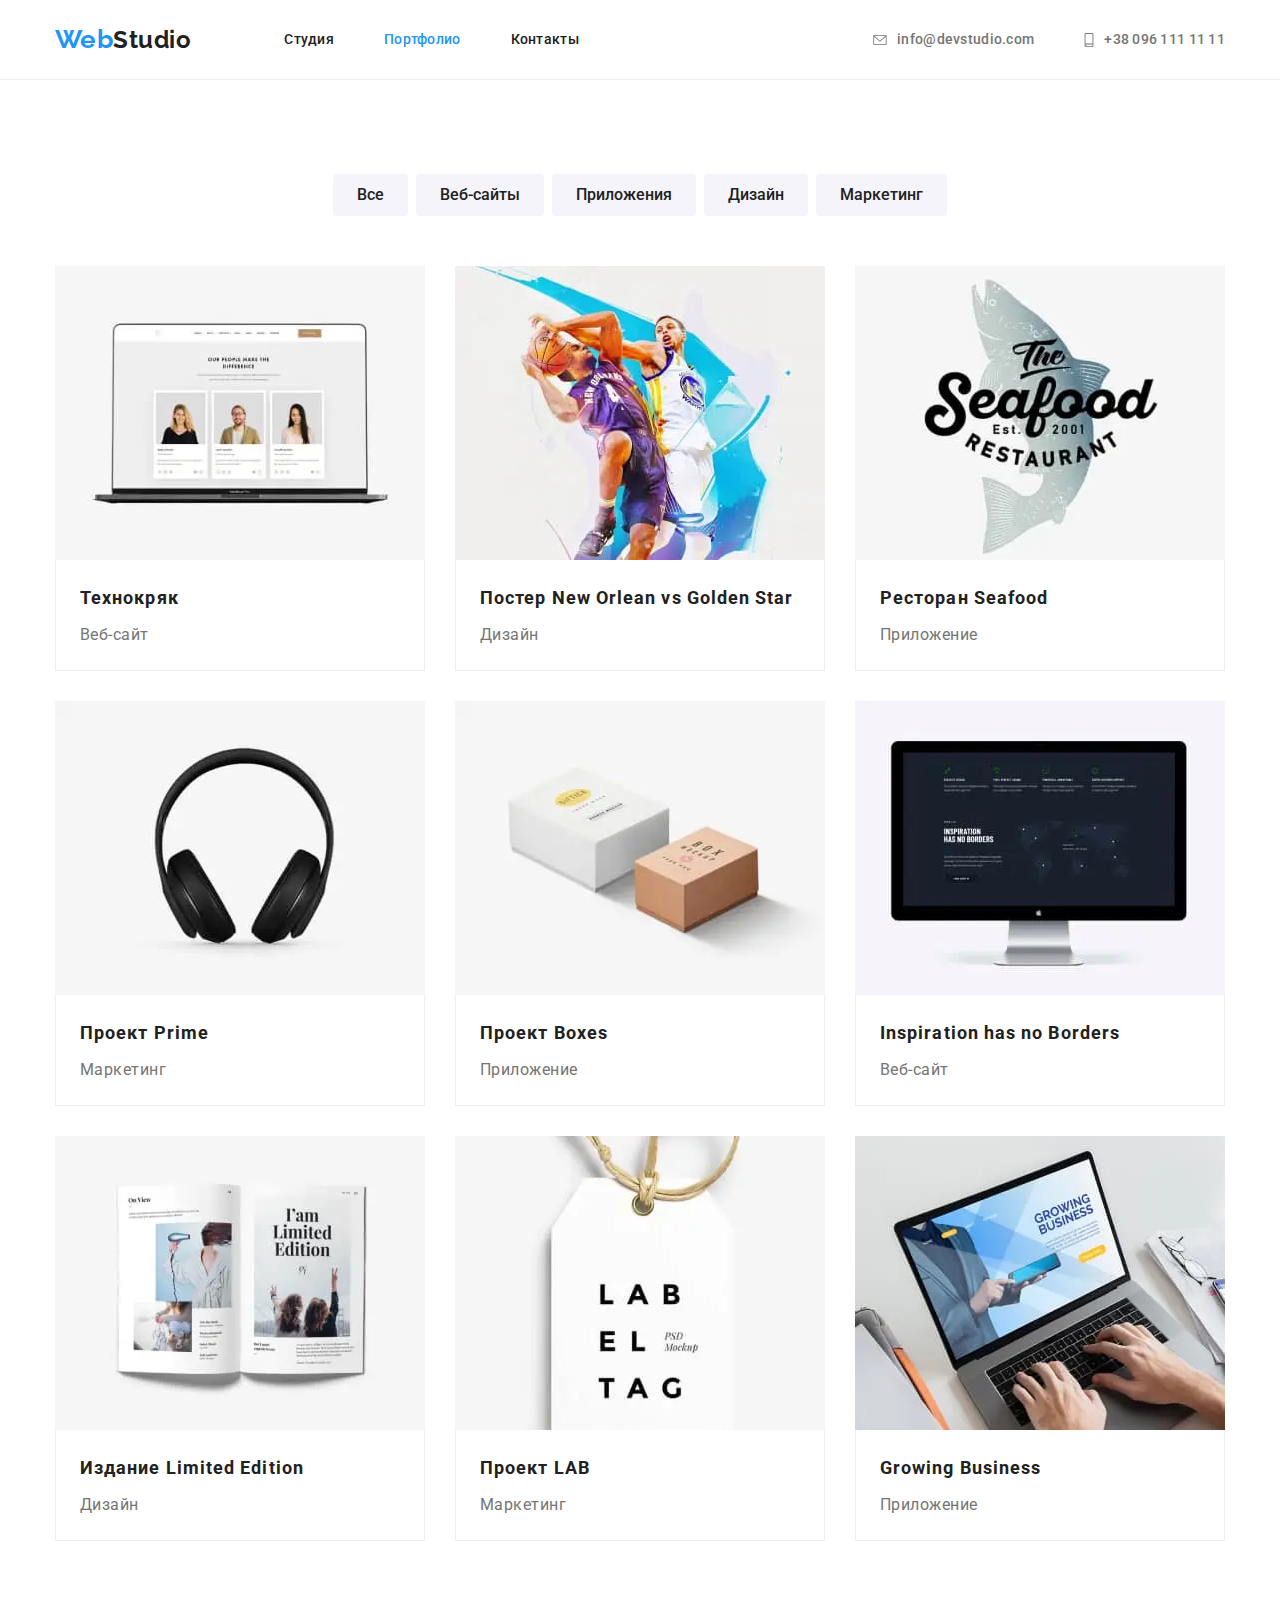
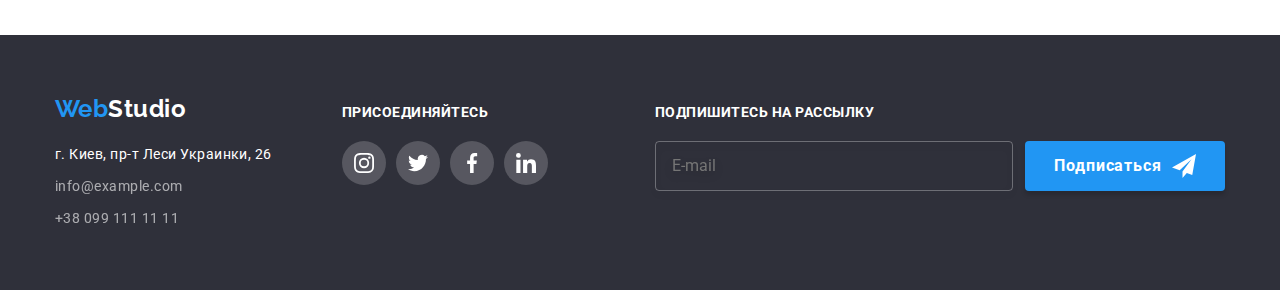
==== commit 8c9acc6a: "almost" ====
--- a/portfolio.html
+++ b/portfolio.html
@@ -98,7 +98,7 @@
 
     <main>
         <!-- portfolio -->
-        <section class="portfolio">
+        <section class="section">
             <div class="container">    
                 <h1 hidden>Портфолио</h1>
 
@@ -123,11 +123,26 @@
 
                 <!-- projects -->
                 <h2 hidden>Ссылки на проекты</h2>
-                <ul class="projects">
-                    <li class="projects__item">
-                        <a href="#" class="projects__link">
-                            <div class="jump">
-                                <img src= ./images/projects/technokrjak.jpg alt="Технокряк" width="370" height="294">
+                <ul class="list">
+                    <li class="projects__item">
+                        <a href="#" class="projects__link">
+                            <div class="jump">
+                                <picture>
+                                    <source srcset="./images/projects/d-technokrjak.webp 1x, ./images/projects/d-technokrjak@2x.webp 2x"
+                                        media="(min-width: 1200px)" type="image/webp">
+                                    <source srcset="./images/projects/d-technokrjak.jpg 1x, ./images/projects/d-technokrjak@2x.jpg 2x"
+                                        media="(min-width: 1200px)">
+                                
+                                    <source srcset="./images/projects/p-technokrjak.webp 1x, ./images/projects/p-technokrjak@2x.webp 2x" media="(min-width: 768px)"
+                                        type="image/webp">
+                                    <source srcset="./images/projects/p-technokrjak.jpg 1x, ./images/projects/p-technokrjak@2x.jpg 2x" media="(min-width: 768px)">
+                                
+                                    <source srcset="./images/projects/m-technokrjak.webp 1x, ./images/projects/m-technokrjak@2x.webp 2x" media="(min-width: 480px)"
+                                        type="image/webp">
+                                    <source srcset="./images/projects/m-technokrjak.jpg 1x, ./images/projects/m-technokrjak@2x.jpg 2x" media="(min-width: 480px)">
+                                
+                                    <img class="project__photo" src="./images/projects/m-technokrjak.jpg" alt="Технокряк">
+                                </picture>
                                 <p class="jump__text">Технокряк это современная площадка распространения коронавируса. Компании используют эту платформу для цифрового
                                 шпионажа и атак на защищённые сервера конкурентов.
                                 </p>
@@ -141,8 +156,24 @@
                     <li class="projects__item">
                         <a href="#" class="projects__link">
                             <div class="jump">
-                                <img src="./images/projects/neworlean.jpg" alt="Постер New Orlean vs Golden Star" width="370"
-                                    height="294">
+                                <picture>
+                                    <source srcset="./images/projects/d-neworlean.webp 1x, ./images/projects/d-neworlean@2x.webp 2x"
+                                        media="(min-width: 1200px)" type="image/webp">
+                                    <source srcset="./images/projects/d-neworlean.jpg 1x, ./images/projects/d-neworlean@2x.jpg 2x"
+                                        media="(min-width: 1200px)">
+                                
+                                    <source srcset="./images/projects/p-neworlean.webp 1x, ./images/projects/p-neworlean@2x.webp 2x"
+                                        media="(min-width: 768px)" type="image/webp">
+                                    <source srcset="./images/projects/p-neworlean.jpg 1x, ./images/projects/p-neworlean@2x.jpg 2x"
+                                        media="(min-width: 768px)">
+                                
+                                    <source srcset="./images/projects/m-neworlean.webp 1x, ./images/projects/m-neworlean@2x.webp 2x"
+                                        media="(min-width: 480px)" type="image/webp">
+                                    <source srcset="./images/projects/m-neworlean.jpg 1x, ./images/projects/m-neworlean@2x.jpg 2x"
+                                        media="(min-width: 480px)">
+                                
+                                    <img class="project__photo" src="./images/projects/m-neworlean.jpg" alt="Постер New Orlean vs Golden Star">
+                                </picture>
                                 <p class="jump__text">Технокряк это современная площадка распространения коронавируса. Компании используют эту
                                     платформу для цифрового
                                     шпионажа и атак на защищённые сервера конкурентов.
@@ -157,7 +188,24 @@
                     <li class="projects__item">
                         <a href="#" class="projects__link">
                             <div class="jump">
-                                <img src="./images/projects/seafood.jpg" alt="Ресторан Seafood" width="370" height="294">
+                                <picture>
+                                    <source srcset="./images/projects/d-seafood.webp 1x, ./images/projects/d-seafood@2x.webp 2x"
+                                        media="(min-width: 1200px)" type="image/webp">
+                                    <source srcset="./images/projects/d-seafood.jpg 1x, ./images/projects/d-seafood@2x.jpg 2x"
+                                        media="(min-width: 1200px)">
+                                
+                                    <source srcset="./images/projects/p-seafood.webp 1x, ./images/projects/p-seafood@2x.webp 2x"
+                                        media="(min-width: 768px)" type="image/webp">
+                                    <source srcset="./images/projects/p-seafood.jpg 1x, ./images/projects/p-seafood@2x.jpg 2x"
+                                        media="(min-width: 768px)">
+                                
+                                    <source srcset="./images/projects/m-seafood.webp 1x, ./images/projects/m-seafood@2x.webp 2x"
+                                        media="(min-width: 480px)" type="image/webp">
+                                    <source srcset="./images/projects/m-seafood.jpg 1x, ./images/projects/m-seafood@2x.jpg 2x"
+                                        media="(min-width: 480px)">
+                                
+                                    <img class="project__photo" src="./images/projects/m-seafood.jpg" alt="Ресторан Seafood">
+                                </picture>
                                 <p class="jump__text">Технокряк это современная площадка распространения коронавируса. Компании используют эту
                                     платформу для цифрового
                                     шпионажа и атак на защищённые сервера конкурентов.
@@ -172,7 +220,24 @@
                     <li class="projects__item">
                         <a href="#" class="projects__link">
                             <div class="jump">
-                                <img src="./images/projects/prime.jpg" alt="Проект Prime" width="370" height="294">
+                                <picture>
+                                    <source srcset="./images/projects/d-prime.webp 1x, ./images/projects/d-prime@2x.webp 2x"
+                                        media="(min-width: 1200px)" type="image/webp">
+                                    <source srcset="./images/projects/d-prime.jpg 1x, ./images/projects/d-prime@2x.jpg 2x"
+                                        media="(min-width: 1200px)">
+                                
+                                    <source srcset="./images/projects/p-prime.webp 1x, ./images/projects/p-prime@2x.webp 2x"
+                                        media="(min-width: 768px)" type="image/webp">
+                                    <source srcset="./images/projects/p-prime.jpg 1x, ./images/projects/p-prime@2x.jpg 2x"
+                                        media="(min-width: 768px)">
+                                
+                                    <source srcset="./images/projects/m-prime.webp 1x, ./images/projects/m-prime@2x.webp 2x"
+                                        media="(min-width: 480px)" type="image/webp">
+                                    <source srcset="./images/projects/m-prime.jpg 1x, ./images/projects/m-prime@2x.jpg 2x"
+                                        media="(min-width: 480px)">
+                                
+                                    <img class="project__photo" src="./images/projects/m-prime.jpg" alt="Проект Prime">
+                                </picture>
                                 <p class="jump__text">Технокряк это современная площадка распространения коронавируса. Компании используют эту
                                     платформу для цифрового
                                     шпионажа и атак на защищённые сервера конкурентов.
@@ -187,7 +252,21 @@
                     <li class="projects__item">
                         <a href="#" class="projects__link">
                             <div class="jump">
-                                <img src="./images/projects/boxes.jpg" alt="Проект Boxes" width="370" height="294">
+                                <picture>
+                                    <source srcset="./images/projects/d-boxes.webp 1x, ./images/projects/d-boxes@2x.webp 2x" media="(min-width: 1200px)"
+                                        type="image/webp">
+                                    <source srcset="./images/projects/d-boxes.jpg 1x, ./images/projects/d-boxes@2x.jpg 2x" media="(min-width: 1200px)">
+                                
+                                    <source srcset="./images/projects/p-boxes.webp 1x, ./images/projects/p-boxes@2x.webp 2x" media="(min-width: 768px)"
+                                        type="image/webp">
+                                    <source srcset="./images/projects/p-boxes.jpg 1x, ./images/projects/p-boxes@2x.jpg 2x" media="(min-width: 768px)">
+                                
+                                    <source srcset="./images/projects/m-boxes.webp 1x, ./images/projects/m-boxes@2x.webp 2x" media="(min-width: 480px)"
+                                        type="image/webp">
+                                    <source srcset="./images/projects/m-boxes.jpg 1x, ./images/projects/m-boxes@2x.jpg 2x" media="(min-width: 480px)">
+                                
+                                    <img class="project__photo" src="./images/projects/m-boxes.jpg" alt="Проект Boxes">
+                                </picture>
                                 <p class="jump__text">Технокряк это современная площадка распространения коронавируса. Компании используют эту
                                     платформу для цифрового
                                     шпионажа и атак на защищённые сервера конкурентов.
@@ -202,8 +281,21 @@
                     <li class="projects__item">
                         <a href="#" class="projects__link">
                             <div class="jump">
-                                <img src="./images/projects/inspiration.jpg" alt="Inspiration has no Borders" width="370"
-                                    height="294">
+                                <picture>
+                                    <source srcset="./images/projects/d-inspiration.webp 1x, ./images/projects/d-inspiration@2x.webp 2x" media="(min-width: 1200px)"
+                                        type="image/webp">
+                                    <source srcset="./images/projects/d-inspiration.jpg 1x, ./images/projects/d-inspiration@2x.jpg 2x" media="(min-width: 1200px)">
+                                
+                                    <source srcset="./images/projects/p-inspiration.webp 1x, ./images/projects/p-inspiration@2x.webp 2x" media="(min-width: 768px)"
+                                        type="image/webp">
+                                    <source srcset="./images/projects/p-inspiration.jpg 1x, ./images/projects/p-inspiration@2x.jpg 2x" media="(min-width: 768px)">
+                                
+                                    <source srcset="./images/projects/m-inspiration.webp 1x, ./images/projects/m-inspiration@2x.webp 2x" media="(min-width: 480px)"
+                                        type="image/webp">
+                                    <source srcset="./images/projects/m-inspiration.jpg 1x, ./images/projects/m-inspiration@2x.jpg 2x" media="(min-width: 480px)">
+                                
+                                    <img class="project__photo" src="./images/projects/m-inspiration.jpg" alt="Inspiration has no Borders">
+                                </picture>
                                 <p class="jump__text">Технокряк это современная площадка распространения коронавируса. Компании используют эту
                                     платформу для цифрового
                                     шпионажа и атак на защищённые сервера конкурентов.
@@ -218,8 +310,24 @@
                     <li class="projects__item">
                         <a href="#" class="projects__link">
                             <div class="jump">
-                                <img src="./images/projects/limitededition.jpg" alt="Издание Limited Edition" width="370"
-                                    height="294">
+                                <picture>
+                                    <source srcset="./images/projects/d-limitededition.webp 1x, ./images/projects/d-limitededition@2x.webp 2x"
+                                        media="(min-width: 1200px)" type="image/webp">
+                                    <source srcset="./images/projects/d-limitededition.jpg 1x, ./images/projects/d-limitededition@2x.jpg 2x"
+                                        media="(min-width: 1200px)">
+                                
+                                    <source srcset="./images/projects/p-limitededition.webp 1x, ./images/projects/p-limitededition@2x.webp 2x"
+                                        media="(min-width: 768px)" type="image/webp">
+                                    <source srcset="./images/projects/p-limitededition.jpg 1x, ./images/projects/p-limitededition@2x.jpg 2x"
+                                        media="(min-width: 768px)">
+                                
+                                    <source srcset="./images/projects/m-limitededition.webp 1x, ./images/projects/m-limitededition@2x.webp 2x"
+                                        media="(min-width: 480px)" type="image/webp">
+                                    <source srcset="./images/projects/m-limitededition.jpg 1x, ./images/projects/m-limitededition@2x.jpg 2x"
+                                        media="(min-width: 480px)">
+                                
+                                    <img class="project__photo" src="./images/projects/m-limitededition.jpg" alt="Издание Limited Edition">
+                                </picture>
                                 <p class="jump__text">Технокряк это современная площадка распространения коронавируса. Компании используют эту
                                 платформу для цифрового
                                 шпионажа и атак на защищённые сервера конкурентов.</p>
@@ -233,7 +341,24 @@
                     <li class="projects__item">
                         <a href="#" class="projects__link">
                             <div class="jump">
-                                <img src="./images/projects/lab.jpg" alt="Проект LAB" width="370" height="294">
+                                <picture>
+                                    <source srcset="./images/projects/d-lab.webp 1x, ./images/projects/d-lab@2x.webp 2x"
+                                        media="(min-width: 1200px)" type="image/webp">
+                                    <source srcset="./images/projects/d-lab.jpg 1x, ./images/projects/d-lab@2x.jpg 2x"
+                                        media="(min-width: 1200px)">
+                                
+                                    <source srcset="./images/projects/p-lab.webp 1x, ./images/projects/p-lab@2x.webp 2x"
+                                        media="(min-width: 768px)" type="image/webp">
+                                    <source srcset="./images/projects/p-lab.jpg 1x, ./images/projects/p-lab@2x.jpg 2x"
+                                        media="(min-width: 768px)">
+                                
+                                    <source srcset="./images/projects/m-lab.webp 1x, ./images/projects/m-lab@2x.webp 2x"
+                                        media="(min-width: 480px)" type="image/webp">
+                                    <source srcset="./images/projects/m-lab.jpg 1x, ./images/projects/m-lab@2x.jpg 2x"
+                                        media="(min-width: 480px)">
+                                
+                                    <img class="project__photo" src="./images/projects/m-lab.jpg" alt="Проект LAB">
+                                </picture>
                                 <p class="jump__text">Технокряк это современная площадка распространения коронавируса. Компании используют эту
                                     платформу для цифрового
                                     шпионажа и атак на защищённые сервера конкурентов.</p>
@@ -247,7 +372,21 @@
                     <li class="projects__item">
                         <a href="#" class="projects__link">
                             <div class="jump">
-                                <img src="./images/projects/growing.jpg" alt="Growing Business" width="370" height="294">
+                                <picture>
+                                    <source srcset="./images/projects/d-growing.webp 1x, ./images/projects/d-growing@2x.webp 2x" media="(min-width: 1200px)"
+                                        type="image/webp">
+                                    <source srcset="./images/projects/d-growing.jpg 1x, ./images/projects/d-growing@2x.jpg 2x" media="(min-width: 1200px)">
+                                
+                                    <source srcset="./images/projects/p-growing.webp 1x, ./images/projects/p-growing@2x.webp 2x" media="(min-width: 768px)"
+                                        type="image/webp">
+                                    <source srcset="./images/projects/p-growing.jpg 1x, ./images/projects/p-growing@2x.jpg 2x" media="(min-width: 768px)">
+                                
+                                    <source srcset="./images/projects/m-growing.webp 1x, ./images/projects/m-growing@2x.webp 2x" media="(min-width: 480px)"
+                                        type="image/webp">
+                                    <source srcset="./images/projects/m-growing.jpg 1x, ./images/projects/m-growing@2x.jpg 2x" media="(min-width: 480px)">
+                                
+                                    <img class="project__photo" src="./images/projects/m-growing.jpg" alt="Growing Business">
+                                </picture>
                                 <p class="jump__text">Технокряк это современная площадка распространения коронавируса. Компании используют эту
                                     платформу для цифрового
                                     шпионажа и атак на защищённые сервера конкурентов.</p>
--- a/css/main.min.css
+++ b/css/main.min.css
@@ -1,2 +1,2 @@
-:root{--accent-color: #2196f3;--h-color: #212121;--text-color: #757575;--white-color: #ffffff;--font-family: Roboto, sans-serif;--time: 250ms;--delay: cubic-bezier(0.4, 0, 0.2, 1)}.visually-hidden{position:absolute !important;clip:rect(1px 1px 1px 1px);clip:rect(1px, 1px, 1px, 1px);padding:0 !important;border:0 !important;height:1px !important;width:1px !important;overflow:hidden}.main-button,.social__link,.close__sign,.nav-links__link,.nav-links__link::after,.header-address__icon,.burger-button__icon,.mobile-menu,.backdrop,.modal,.form__input,.form__icon,.checkbox__icon,.clients-list__link,.sort-button,.projects__link,.jump__text,.footer-address__item--contact-link{transition:all var(--time) var(--delay)}html{box-sizing:border-box}*,*::after,*::before{box-sizing:inherit}body{font-family:var(--font-family);letter-spacing:0.03em;font-style:normal;margin:0}ul{margin:0;padding:0;list-style:none}a{text-decoration:none}h1,h2,h3,h4,h5,h6,p{margin:0}img{display:block;max-width:100%;height:auto}.container{width:100%;padding:0 15px;margin-right:-15px;margin-left:-15px}.header .container{display:flex;justify-content:space-between;align-items:center}.container.oneline{display:flex}@media screen and (max-width: 767px){.container.oneline .header-address{display:none}}.container.general{display:flex;flex-direction:column;align-items:center;justify-content:center}@media screen and (min-width: 1200px){.container.general{display:flex;flex-direction:row;align-items:baseline;justify-content:center}}@media screen and (min-width: 480px){.container{width:480px;margin:0 auto}}@media screen and (min-width: 768px){.container{width:760px}}@media screen and (min-width: 1200px){.container{width:1200px}}.main-button{display:block;padding:8px 0;width:200px;margin:0 auto;font-weight:700;font-size:16px;line-height:1.875;letter-spacing:0.06em;color:var(--white-color);background:var(--accent-color);box-shadow:0px 4px 4px rgba(0,0,0,0.15);border-radius:4px;border-color:transparent;cursor:pointer}.main-button:hover,.main-button:focus{background-color:#188ce8;filter:drop-shadow(0px 4px 4px rgba(0,0,0,0.15))}.main-button.subscribe__btn{display:flex;flex-direction:row;align-items:center;justify-content:center}@media screen and (min-width: 1200px){.main-button.subscribe__btn{margin-left:12px}}.main-button.subscribe__btn .subscribe__icon{content:"";display:block;margin-left:10px;height:24px;width:24px;background-position:center;background-size:contain;background-repeat:no-repeat;fill:currentColor}.logo{display:inline-block;font-family:Raleway, sans-serif;font-weight:700;font-size:24px;line-height:1.17;color:var(--accent-color)}.logo--header{padding-top:16px;padding-bottom:16px}@media screen and (min-width: 768px){.logo--header{margin-right:88px;padding-top:24px;padding-bottom:25px}}@media screen and (min-width: 1200px){.logo--header{margin-right:93px;font-weight:700;font-size:26px;line-height:1.19}}.logo--footer{margin-bottom:20px}.logo--above{color:var(--h-color)}.logo--below{color:var(--white-color)}.section-title{display:flex;font-weight:700;font-size:28px;line-height:1.178;color:var(--h-color);margin-bottom:30px;justify-content:center}@media screen and (min-width: 1200px){.section-title{font-weight:700;font-size:36px;line-height:1.17;margin-bottom:50px}}.social{display:flex;flex-direction:row;align-items:center;justify-content:center;list-style:none}.social__item{display:block;width:44px;height:44px;margin-right:10px;border-radius:50%}.social__item:last-child{margin-right:0}.social__item--footer{background-color:rgba(255,255,255,0.1)}.social__link{width:inherit;height:inherit;border-radius:inherit;display:flex;flex-direction:row;align-items:center;justify-content:center;fill:#afb1b8;background-color:inherit}.social__link:hover,.social__link:focus{background-color:var(--accent-color);fill:var(--white-color)}.social__icon{height:20px;width:20px;background-position:center;background-size:contain;background-repeat:no-repeat}.social__icon--footer{fill:var(--white-color)}.close{position:absolute;background:var(--white-color);cursor:pointer}.modal .close{width:30px;height:30px;top:8px;right:8px;border:1px solid rgba(0,0,0,0.1);border-radius:50%}.mobile-menu .close{top:10px;right:15px;width:40px;height:40px;border:none}.close__sign{content:"";fill:currentColor}.close__sign:focus,.close__sign:hover{fill:var(--accent-color)}.close__sign--modal{height:11px;width:11px}.close__sign--mobile{height:19px;width:19px}.section{padding:60px 0;justify-content:center}@media screen and (min-width: 1200px){.section{padding:94px 0}}.section.team{background:#f5f4fa}.section.usp{justify-content:flex-start}.header{display:flex;align-items:center;border-bottom:1px solid #ececec;height:80px}.navigation{display:flex}@media screen and (max-width: 767px){.navigation .nav-links{display:none}}.nav-links{display:flex;flex-direction:column;margin-bottom:auto}@media screen and (min-width: 768px){.nav-links{flex-direction:row;align-items:center;margin-bottom:0;margin-right:84px}}@media screen and (min-width: 1200px){.nav-links{margin-right:auto}}.nav-links__item{display:block;margin-bottom:32px;position:relative}.nav-links__item:last-child{margin-bottom:0}@media screen and (min-width: 768px){.nav-links__item{font-weight:500;font-size:40px;line-height:1.175;padding:0;margin-right:50px;margin-bottom:0}.nav-links__item:last-child{margin-right:0}}.nav-links__link{display:inline-block;font-weight:500;font-size:40px;line-height:1.175;padding:0;letter-spacing:0.02em;color:var(--h-color)}.nav-links__link:hover,.nav-links__link:focus{color:var(--accent-color)}.nav-links__link--current{color:var(--accent-color)}@media screen and (min-width: 768px){.nav-links__link{padding:32px 0;font-weight:500;font-size:14px;line-height:1.14}}.nav-links__link::after{content:"";display:block;height:4px;width:100%;background:var(--accent-color);border-radius:2px;position:absolute;left:0;bottom:0;visibility:hidden}@media screen and (max-width: 767px){.nav-links__link::after{display:none}}.nav-links__link:hover::after,.nav-links__link:focus::after{visibility:visible}.header-address{display:flex;flex-direction:column}.online .header-address{margin-left:auto;flex-direction:row}@media screen and (min-width: 768px){.header-address{margin:21px 0}}@media screen and (min-width: 1200px){.header-address{flex-direction:row}}.header-address__item{display:block;margin-bottom:32px}.header-address__item:last-child{margin-bottom:64px}@media screen and (min-width: 768px){.header-address__item{margin-bottom:10px;color:var(--text-color)}.header-address__item:last-child{margin-bottom:0}}@media screen and (min-width: 1200px){.header-address__item{margin-right:50px;margin-bottom:0;color:var(--text-color)}.header-address__item:last-child{margin-right:0}}.header-address__link{font-weight:500;font-size:34px;line-height:1.176;letter-spacing:0.02em;color:var(--accent-color)}.header-address__link--phone{font-weight:500;font-size:24px;line-height:1.166;color:var(--text-color)}@media screen and (min-width: 768px){.header-address__link{font-weight:500;font-size:12px;line-height:1.166;color:var(--text-color);display:flex;align-items:center;transition:all var(--time) var(--delay)}.header-address__link:hover,.header-address__link:focus{color:var(--accent-color)}}@media screen and (min-width: 1200px){.header-address__link{padding:32px 0;font-weight:500;font-size:14px;line-height:1.14}}.header-address__icon{display:inline-block;margin-right:10px;fill:currentColor}.header-address__icon:hover,.header-address__icon:focus{color:var(--accent-color)}@media screen and (max-width: 767px){.header-address__icon{display:none}}.burger-button{background:var(--white-color);border:none;padding:0}.burger-button__icon{content:"";width:40px;height:40px;fill:currentColor;cursor:pointer}.burger-button__icon:hover,.burger-button__icon:focus{fill:var(--accent-color)}@media screen and (min-width: 767px){.burger-button__icon{display:none}}.mobile-menu{display:flex;flex-direction:column;position:absolute;width:100%;max-width:480px;height:100vh;top:0;left:50%;padding:48px 40px;background-color:var(--white-color);transform:translateX(-50%) translateY(-100%)}@media screen and (min-width: 767px){.mobile-menu{display:none}}.mobile-menu.is-open{transform:translateX(-50%) translateY(0%)}.mobile-socials{display:flex}.mobile-socials__item{display:block;padding:0 10px;border-right:1px solid var(--text-color)}.mobile-socials__item:last-child{padding-right:0;border:none}.mobile-socials__item:first-child{padding-left:0}.mobile-socials__link{font-weight:500;font-size:18px;line-height:1.22;letter-spacing:0.02em;color:var(--accent-color)}.hero{height:400px;margin:0 auto;padding:118px 0px;background-color:#2f303a;background-image:linear-gradient(rgba(47,48,58,0.4), rgba(47,48,58,0.4)),url(../images/m-bcgimg.jpg);background-position:center;background-size:cover;background-repeat:no-repeat}@media screen and (min-device-pixel-ratio: 2), screen and (min-resolution: 192dpi), screen and (min-resolution: 2dppx){.hero{background-image:linear-gradient(rgba(47,48,58,0.4), rgba(47,48,58,0.4)),url(../images/m-bcgimg@2x.jpg)}}@media screen and (min-width: 481px){.hero{background-image:linear-gradient(rgba(47,48,58,0.4), rgba(47,48,58,0.4)),url(../images/p-bcgimg.jpg)}}@media screen and (min-device-pixel-ratio: 2) and (min-width: 481px), screen and (min-resolution: 192dpi) and (min-width: 481px), screen and (min-resolution: 2dppx) and (min-width: 481px){.hero{background-image:linear-gradient(rgba(47,48,58,0.4), rgba(47,48,58,0.4)),url(../images/p-bcgimg@2x.jpg)}}@media screen and (min-width: 769px){.hero{height:600px;padding:200px 0px;background-image:linear-gradient(rgba(47,48,58,0.4), rgba(47,48,58,0.4)),url(../images/d-bcgimg.jpg)}}@media screen and (min-device-pixel-ratio: 2) and (min-width: 769px), screen and (min-resolution: 192dpi) and (min-width: 769px), screen and (min-resolution: 2dppx) and (min-width: 769px){.hero{background-image:linear-gradient(rgba(47,48,58,0.4), rgba(47,48,58,0.4)),url(../images/d-bcgimg@2x.jpg)}}.hero__title{display:flex;text-align:center;margin:0 auto 30px;width:360px;font-weight:900;font-size:26px;line-height:1.6;letter-spacing:0.06em;text-transform:uppercase;color:var(--white-color)}@media screen and (min-width: 1200px){.hero__title{width:696px;margin:0 auto 30px;font-weight:900;font-size:44px;line-height:1.36}}.backdrop{position:fixed;top:0;left:0;width:100%;height:100%;background:rgba(0,0,0,0.2);opacity:1;visibility:visible}.backdrop.is-hidden{opacity:0;pointer-events:none;visibility:hidden}.backdrop.is-hidden .modal{opacity:0}.modal{position:absolute;top:50%;left:50%;transform:translate(-50%, -50%);height:609px;width:450px;background:var(--white-color);box-shadow:0px 1px 3px rgba(0,0,0,0.12),0px 1px 1px rgba(0,0,0,0.14),0px 2px 1px rgba(0,0,0,0.2);border-radius:4px;opacity:1;padding:40px}@media screen and (min-width: 1200px){.modal{height:581px;width:528px}}.form{display:flex;flex-direction:column}.form__title{display:flex;flex-direction:row;align-items:center;justify-content:center;margin-bottom:12px;font-weight:700;font-size:20px;line-height:1.5;color:var(--h-color)}@media screen and (min-width: 1200px){.form__title{font-weight:700;font-size:20px;line-height:1.15}}.form__label{position:relative;display:inline-block;margin-bottom:10px;font-weight:400;font-size:12px;line-height:1.17;letter-spacing:0.01em;color:var(--text-color)}.form__input{display:inline-block;padding:0 12px 0 42px;margin-top:4px;height:40px;width:100%;border:1px solid rgba(33,33,33,0.2);border-radius:4px;font-weight:400;font-size:12px;line-height:1.17;letter-spacing:0.01em;color:var(--h-color)}.form__input::placeholder{color:rgba(117,117,117,0.5)}.form__input:focus,.form__input:hover{border-color:var(--accent-color);outline:none}.form__input--comment{height:120px;padding:12px 16px}textarea{resize:none}.form__icon{position:absolute;display:inline-block;content:"";width:18px;height:18px;top:50%;left:12px;fill:currentColor}.form__input:focus+.form__icon,.form__input:hover+.form__icon{fill:var(--accent-color)}.form__field{display:flex;flex-direction:row;align-items:center;justify-content:center;margin-top:10px;margin-bottom:30px;font-weight:400;font-size:12px;line-height:1.7;color:var(--text-color)}@media screen and (min-width: 1200px){.form__field{font-weight:400;font-size:14px;line-height:1.7}}.checkbox__link{color:var(--accent-color);text-decoration:underline}.checkbox__icon{display:inline-block;margin-right:8px;border:2px solid #000000;border-radius:2px;box-shadow:0px 4px 4px rgba(0,0,0,0.25);cursor:pointer;fill:var(--white-color)}.checkbox:hover+.checkbox__icon,.checkbox:focus+.checkbox__icon{border-color:var(--accent-color)}.checkbox:checked+.checkbox__icon{border-color:var(--accent-color);background-color:var(--accent-color);box-shadow:none}.usp-list{display:flex;flex-wrap:wrap}.usp-list__item{margin-bottom:30px;width:inherit}.usp-list__item:last-child{margin-bottom:0}.usp-list__item::before{content:"";display:block;height:120px;margin-bottom:30px;background-color:#f5f4fa;background-repeat:no-repeat;background-position:center}.usp-list__item--antenna::before{background-image:url("../images/icons/antenna.svg")}.usp-list__item--clock::before{background-image:url("../images/icons/clock.svg")}.usp-list__item--diagram::before{background-image:url("../images/icons/diagram.svg")}.usp-list__item--astronaut::before{background-image:url("../images/icons/astronaut.svg")}@media screen and (min-width: 768px){.usp-list__item{width:calc((100% - 60px) / 2);margin:0 15px 30px 15px}.usp-list__item:nth-last-child(-n+2){margin-bottom:0}}@media screen and (min-width: 1200px){.usp-list__item{width:calc((100% - 120px) / 4);margin-bottom:0}}.usp-list__title{display:flex;justify-content:center;margin-bottom:10px;font-weight:700;font-size:14px;line-height:1.14;text-transform:uppercase;color:var(--h-color)}@media screen and (min-width: 768px){.usp-list__title{justify-content:flex-start}}.usp-list__description{display:flex;font-weight:400;font-size:14px;line-height:1.7;color:var(--text-color)}.ourjob{display:flex;text-align:center;padding-bottom:94px}@media screen and (max-width: 1159px){.ourjob{display:none}}.ourjob-list{display:flex;list-style:none}.ourjob-list__item{display:inline-block;margin-right:30px}.ourjob-list__item:last-child{margin-right:0px}.ourjob-list__action{position:relative}.ourjob-list__text{position:absolute;display:flex;flex-direction:row;align-items:center;justify-content:center;left:0;bottom:0;height:70px;width:100%;font-weight:700;font-size:14px;line-height:1.14;text-transform:uppercase;color:var(--white-color);background:rgba(47,48,58,0.8)}.members{display:flex;flex-wrap:wrap}.member-card{margin-bottom:30px;width:450px;box-shadow:0px 4px 4px rgba(0,0,0,0.15);border-radius:4px;border-color:transparent;background-color:var(--white-color)}.member-card:last-child{margin-bottom:0px}@media screen and (min-width: 768px){.member-card{width:calc((100% - 60px) / 2);margin:0 15px 30px 15px}.member-card:nth-last-child(-n+2){margin-bottom:0}}@media screen and (min-width: 1200px){.member-card{width:calc((100% - 120px) / 4);margin-bottom:0}}.member-card__text{display:flex;flex-direction:column;align-items:center;justify-content:center;padding:30px}.member-card__name{display:block;margin-bottom:10px;font-weight:500;font-size:16px;line-height:1.19;color:var(--h-color)}.member-card__job{display:block;margin-bottom:16px;font-weight:400;font-size:16px;line-height:1.19;color:var(--text-color)}.clients-list{display:flex;flex-wrap:wrap}.clients-list__item{margin:0 15px 30px 15px;height:90px}@media screen and (max-width: 767px){.clients-list__item{width:calc((100% - 60px) / 2)}.clients-list__item:nth-child(n+4){margin-bottom:0}}@media screen and (min-width: 768px){.clients-list__item{width:calc((100% - 90px) / 3)}.clients-list__item:nth-child(n+3){margin-bottom:0}}@media screen and (min-width: 1200px){.clients-list__item{width:calc((100% - 180px) / 6);margin-bottom:0}}.clients-list__link{height:inherit;display:flex;flex-direction:row;align-items:center;justify-content:center;border:1px solid;border-radius:4px;border-color:#afb1b8;fill:#afb1b8}.clients-list__link:hover,.clients-list__link:focus{border-color:var(--accent-color);fill:var(--accent-color)}.clients-list__logo{background-position:center;background-size:contain;background-repeat:no-repeat}.portfolio{padding-top:94px;padding-bottom:94px}.buttons-list{list-style:none;margin-bottom:50px;display:flex;justify-content:center}.buttons-list__item{margin-right:8px}.buttons-list__item:last-child{margin-right:0}.sort-button{display:inline-block;padding:6px 22px;font-weight:500;font-size:16px;line-height:1.62;color:var(--h-color);background-color:#f5f4fa;border-radius:4px;border-color:transparent;box-shadow:none;cursor:pointer}.sort-button:hover,.sort-button:focus{color:var(--white-color);background-color:var(--accent-color);box-shadow:0px 3px 1px rgba(0,0,0,0.1),0px 1px 2px rgba(0,0,0,0.08),0px 2px 2px #0000001f}.projects{list-style:none;display:flex;flex-wrap:wrap}.projects__item{width:370px;margin-right:30px;margin-bottom:30px}.projects__item:nth-child(3n){margin-right:0}.projects__item:nth-last-child(-n+3){margin-bottom:0}.projects__link{display:block;box-shadow:none}.projects__link:hover,.projects__link:focus{box-shadow:0px 1px 1px rgba(0,0,0,0.12),0px 4px 4px rgba(0,0,0,0.06),1px 4px 6px rgba(0,0,0,0.16)}.projects__text{border:1px solid #eeeeee;border-top:0;padding:20px 24px}.projects__title{display:block;margin-bottom:4px;font-weight:700;font-size:18px;line-height:2;letter-spacing:0.06em;color:var(--h-color)}.projects__type{font-weight:400;font-size:16px;line-height:1.875;color:var(--text-color)}.jump{position:relative;overflow:hidden}.jump__text{position:absolute;top:0;left:0;width:100%;height:100%;padding:63px 24px;font-weight:400;font-size:18px;line-height:1.55;color:var(--white-color);background:var(--accent-color);opacity:0.9;transform:translateY(101%)}.projects__link:hover .jump__text,.projects__link:focus .jump__text{transform:translateY(0)}address{font-style:normal}.footer{background:#2f303a;padding-top:60px;padding-bottom:60px}.footer-one{display:flex;flex-direction:column;align-items:center;justify-content:center;margin-bottom:60px}@media screen and (min-width: 768px){.footer-one{margin-right:165px}}@media screen and (min-width: 1200px){.footer-one{display:flex;flex-direction:column;align-items:flex-start;justify-content:center;margin-right:70px;margin-bottom:0}}.footer-address{display:flex;flex-direction:column;align-items:center;justify-content:center}@media screen and (min-width: 1200px){.footer-address{display:flex;flex-direction:column;align-items:flex-start;justify-content:center}}.footer-address__item{display:inline-block;font-weight:400;font-size:14px;line-height:1.7;color:var(--white-color)}.footer-address__item--contact-link{margin-top:8px;opacity:0.6}.footer-address__item--contact-link:hover,.footer-address__item--contact-link:focus{color:var(--accent-color)}.footer-one-and-two{display:flex;flex-direction:column;align-items:center;justify-content:center}@media screen and (min-width: 768px){.footer-one-and-two{display:flex;flex-direction:row;align-items:baseline;justify-content:center}}.footer-two{display:block;margin-bottom:60px}@media screen and (min-width: 1200px){.footer-two{margin-bottom:0}}.footer-title{display:flex;justify-content:center;margin-bottom:20px;font-weight:700;font-size:14px;line-height:1.14;text-transform:uppercase;color:var(--white-color)}@media screen and (min-width: 1200px){.footer-title{justify-content:flex-start}}@media screen and (min-width: 1200px){.footer-three{margin-left:auto}}.subscribe{display:flex;flex-direction:column;align-items:center;justify-content:center}@media screen and (min-width: 1200px){.subscribe{display:flex;flex-direction:column;align-items:flex-start;justify-content:center}}.subscribe__container{display:flex;flex-direction:column;align-items:center;justify-content:center}@media screen and (min-width: 1200px){.subscribe__container{flex-direction:row}}.subscribe__input{width:450px;height:50px;font-weight:400;font-size:16px;line-height:1.25;color:rgba(255,255,255,0.6);background-color:inherit;border:1px solid rgba(255,255,255,0.3);filter:drop-shadow(0px 4px 4px rgba(0,0,0,0.15));border-radius:4px;padding:15px 16px;margin-bottom:20px}.subscribe__input:focus,.subscribe__input:hover{border-color:var(--accent-color);outline:none}@media screen and (min-width: 1200px){.subscribe__input{margin-bottom:0;width:358px}}
+:root{--accent-color: #2196f3;--h-color: #212121;--text-color: #757575;--white-color: #ffffff;--font-family: Roboto, sans-serif;--time: 250ms;--delay: cubic-bezier(0.4, 0, 0.2, 1)}.visually-hidden{position:absolute !important;clip:rect(1px 1px 1px 1px);clip:rect(1px, 1px, 1px, 1px);padding:0 !important;border:0 !important;height:1px !important;width:1px !important;overflow:hidden}.main-button,.social__link,.close__sign,.nav-links__link,.nav-links__link::after,.header-address__icon,.burger-button__icon,.mobile-menu,.backdrop,.modal,.form__input,.form__icon,.checkbox__icon,.clients-list__link,.sort-button,.projects__link,.jump__text,.footer-address__item--contact-link{transition:all var(--time) var(--delay)}html{box-sizing:border-box}*,*::after,*::before{box-sizing:inherit}body{font-family:var(--font-family);letter-spacing:0.03em;font-style:normal;margin:0}ul{margin:0;padding:0;list-style:none}a{text-decoration:none}h1,h2,h3,h4,h5,h6,p{margin:0}img{display:block;max-width:100%;height:auto}.container{width:100%;padding:0 15px}.header .container{display:flex;justify-content:space-between;align-items:center}.container.oneline{display:flex}@media screen and (max-width: 767px){.container.oneline .header-address{display:none}}.container.general{display:flex;flex-direction:column;align-items:center;justify-content:center}@media screen and (min-width: 1200px){.container.general{display:flex;flex-direction:row;align-items:baseline;justify-content:center}}@media screen and (min-width: 480px){.container{width:480px;margin:0 auto}}@media screen and (min-width: 768px){.container{width:760px}}@media screen and (min-width: 1200px){.container{width:1200px}}.main-button{display:block;padding:8px 0;width:200px;margin:0 auto;font-weight:700;font-size:16px;line-height:1.875;letter-spacing:0.06em;color:var(--white-color);background:var(--accent-color);box-shadow:0px 4px 4px rgba(0,0,0,0.15);border-radius:4px;border-color:transparent;cursor:pointer}.main-button:hover,.main-button:focus{background-color:#188ce8;filter:drop-shadow(0px 4px 4px rgba(0,0,0,0.15))}.main-button.subscribe__btn{display:flex;flex-direction:row;align-items:center;justify-content:center}@media screen and (min-width: 1200px){.main-button.subscribe__btn{margin-left:12px}}.main-button.subscribe__btn .subscribe__icon{content:"";display:block;margin-left:10px;height:24px;width:24px;background-position:center;background-size:contain;background-repeat:no-repeat;fill:currentColor}.logo{display:inline-block;font-family:Raleway, sans-serif;font-weight:700;font-size:24px;line-height:1.17;color:var(--accent-color)}.logo--header{padding-top:16px;padding-bottom:16px}@media screen and (min-width: 768px){.logo--header{margin-right:88px;padding-top:24px;padding-bottom:25px}}@media screen and (min-width: 1200px){.logo--header{margin-right:93px;font-weight:700;font-size:26px;line-height:1.19}}.logo--footer{margin-bottom:20px}.logo--above{color:var(--h-color)}.logo--below{color:var(--white-color)}.section-title{display:flex;font-weight:700;font-size:28px;line-height:1.178;color:var(--h-color);margin-bottom:30px;justify-content:center}@media screen and (min-width: 1200px){.section-title{font-weight:700;font-size:36px;line-height:1.17;margin-bottom:50px}}.social{display:flex;flex-direction:row;align-items:center;justify-content:center;list-style:none}.social__item{display:block;width:44px;height:44px;margin-right:10px;border-radius:50%}.social__item:last-child{margin-right:0}.social__item--footer{background-color:rgba(255,255,255,0.1)}.social__link{width:inherit;height:inherit;border-radius:inherit;display:flex;flex-direction:row;align-items:center;justify-content:center;fill:#afb1b8;background-color:inherit}.social__link:hover,.social__link:focus{background-color:var(--accent-color);fill:var(--white-color)}.social__icon{height:20px;width:20px;background-position:center;background-size:contain;background-repeat:no-repeat}.social__icon--footer{fill:var(--white-color)}.close{position:absolute;background:var(--white-color);cursor:pointer}.modal .close{width:30px;height:30px;top:8px;right:8px;border:1px solid rgba(0,0,0,0.1);border-radius:50%}.mobile-menu .close{top:10px;right:15px;width:40px;height:40px;border:none}.close__sign{content:"";fill:currentColor}.close__sign:focus,.close__sign:hover{fill:var(--accent-color)}.close__sign--modal{height:11px;width:11px}.close__sign--mobile{height:19px;width:19px}.section{padding:60px 0;justify-content:center}@media screen and (min-width: 1200px){.section{padding:94px 0}}.section.team{background:#f5f4fa}.section.usp{justify-content:flex-start}.list{display:flex;flex-wrap:wrap;margin-right:-15px;margin-left:-15px}.header{display:flex;align-items:center;border-bottom:1px solid #ececec;height:80px}.navigation{display:flex}@media screen and (max-width: 767px){.navigation .nav-links{display:none}}.nav-links{display:flex;flex-direction:column;margin-bottom:auto}@media screen and (min-width: 768px){.nav-links{flex-direction:row;align-items:center;margin-bottom:0;margin-right:84px}}@media screen and (min-width: 1200px){.nav-links{margin-right:auto}}.nav-links__item{display:block;margin-bottom:32px;position:relative}.nav-links__item:last-child{margin-bottom:0}@media screen and (min-width: 768px){.nav-links__item{font-weight:500;font-size:40px;line-height:1.175;padding:0;margin-right:50px;margin-bottom:0}.nav-links__item:last-child{margin-right:0}}.nav-links__link{display:inline-block;font-weight:500;font-size:40px;line-height:1.175;padding:0;letter-spacing:0.02em;color:var(--h-color)}.nav-links__link:hover,.nav-links__link:focus{color:var(--accent-color)}.nav-links__link--current{color:var(--accent-color)}@media screen and (min-width: 768px){.nav-links__link{padding:32px 0;font-weight:500;font-size:14px;line-height:1.14}}.nav-links__link::after{content:"";display:block;height:4px;width:100%;background:var(--accent-color);border-radius:2px;position:absolute;left:0;bottom:0;visibility:hidden}@media screen and (max-width: 767px){.nav-links__link::after{display:none}}.nav-links__link:hover::after,.nav-links__link:focus::after{visibility:visible}.header-address{display:flex;flex-direction:column}.online .header-address{margin-left:auto;flex-direction:row}@media screen and (min-width: 768px){.header-address{margin:21px 0}}@media screen and (min-width: 1200px){.header-address{flex-direction:row}}.header-address__item{display:block;margin-bottom:32px}.header-address__item:last-child{margin-bottom:64px}@media screen and (min-width: 768px){.header-address__item{margin-bottom:10px;color:var(--text-color)}.header-address__item:last-child{margin-bottom:0}}@media screen and (min-width: 1200px){.header-address__item{margin-right:50px;margin-bottom:0;color:var(--text-color)}.header-address__item:last-child{margin-right:0}}.header-address__link{font-weight:500;font-size:34px;line-height:1.176;letter-spacing:0.02em;color:var(--accent-color)}.header-address__link--phone{font-weight:500;font-size:24px;line-height:1.166;color:var(--text-color)}@media screen and (min-width: 768px){.header-address__link{font-weight:500;font-size:12px;line-height:1.166;color:var(--text-color);display:flex;align-items:center;transition:all var(--time) var(--delay)}.header-address__link:hover,.header-address__link:focus{color:var(--accent-color)}}@media screen and (min-width: 1200px){.header-address__link{padding:32px 0;font-weight:500;font-size:14px;line-height:1.14}}.header-address__icon{display:inline-block;margin-right:10px;fill:currentColor}.header-address__icon:hover,.header-address__icon:focus{color:var(--accent-color)}@media screen and (max-width: 767px){.header-address__icon{display:none}}.burger-button{background:var(--white-color);border:none;padding:0}.burger-button__icon{content:"";width:40px;height:40px;fill:currentColor;cursor:pointer}.burger-button__icon:hover,.burger-button__icon:focus{fill:var(--accent-color)}@media screen and (min-width: 767px){.burger-button__icon{display:none}}.mobile-menu{display:flex;flex-direction:column;position:absolute;width:100%;max-width:480px;height:100vh;top:0;left:50%;padding:48px 40px;background-color:var(--white-color);transform:translateX(-50%) translateY(-100%)}@media screen and (min-width: 767px){.mobile-menu{display:none}}.mobile-menu.is-open{transform:translateX(-50%) translateY(0%)}.mobile-socials{display:flex}.mobile-socials__item{display:block;padding:0 10px;border-right:1px solid var(--text-color)}.mobile-socials__item:last-child{padding-right:0;border:none}.mobile-socials__item:first-child{padding-left:0}.mobile-socials__link{font-weight:500;font-size:18px;line-height:1.22;letter-spacing:0.02em;color:var(--accent-color)}.hero{height:400px;margin:0 auto;padding:118px 0px;background-color:#2f303a;background-image:linear-gradient(rgba(47,48,58,0.4), rgba(47,48,58,0.4)),url(../images/m-bcgimg.jpg);background-position:center;background-size:cover;background-repeat:no-repeat}@media screen and (min-device-pixel-ratio: 2), screen and (min-resolution: 192dpi), screen and (min-resolution: 2dppx){.hero{background-image:linear-gradient(rgba(47,48,58,0.4), rgba(47,48,58,0.4)),url(../images/m-bcgimg@2x.jpg)}}@media screen and (min-width: 481px){.hero{background-image:linear-gradient(rgba(47,48,58,0.4), rgba(47,48,58,0.4)),url(../images/p-bcgimg.jpg)}}@media screen and (min-device-pixel-ratio: 2) and (min-width: 481px), screen and (min-resolution: 192dpi) and (min-width: 481px), screen and (min-resolution: 2dppx) and (min-width: 481px){.hero{background-image:linear-gradient(rgba(47,48,58,0.4), rgba(47,48,58,0.4)),url(../images/p-bcgimg@2x.jpg)}}@media screen and (min-width: 769px){.hero{height:600px;padding:200px 0px;background-image:linear-gradient(rgba(47,48,58,0.4), rgba(47,48,58,0.4)),url(../images/d-bcgimg.jpg)}}@media screen and (min-device-pixel-ratio: 2) and (min-width: 769px), screen and (min-resolution: 192dpi) and (min-width: 769px), screen and (min-resolution: 2dppx) and (min-width: 769px){.hero{background-image:linear-gradient(rgba(47,48,58,0.4), rgba(47,48,58,0.4)),url(../images/d-bcgimg@2x.jpg)}}.hero__title{display:flex;text-align:center;margin:0 auto 30px;width:360px;font-weight:900;font-size:26px;line-height:1.6;letter-spacing:0.06em;text-transform:uppercase;color:var(--white-color)}@media screen and (min-width: 1200px){.hero__title{width:696px;margin:0 auto 30px;font-weight:900;font-size:44px;line-height:1.36}}.backdrop{position:fixed;top:0;left:0;width:100%;height:100%;background:rgba(0,0,0,0.2);opacity:1;visibility:visible}.backdrop.is-hidden{opacity:0;pointer-events:none;visibility:hidden}.backdrop.is-hidden .modal{opacity:0}.modal{position:absolute;top:50%;left:50%;transform:translate(-50%, -50%);height:609px;width:450px;background:var(--white-color);box-shadow:0px 1px 3px rgba(0,0,0,0.12),0px 1px 1px rgba(0,0,0,0.14),0px 2px 1px rgba(0,0,0,0.2);border-radius:4px;opacity:1;padding:40px}@media screen and (min-width: 1200px){.modal{height:581px;width:528px}}.form{display:flex;flex-direction:column}.form__title{display:flex;flex-direction:row;align-items:center;justify-content:center;margin-bottom:12px;font-weight:700;font-size:20px;line-height:1.5;color:var(--h-color)}@media screen and (min-width: 1200px){.form__title{font-weight:700;font-size:20px;line-height:1.15}}.form__label{position:relative;display:inline-block;margin-bottom:10px;font-weight:400;font-size:12px;line-height:1.17;letter-spacing:0.01em;color:var(--text-color)}.form__input{display:inline-block;padding:0 12px 0 42px;margin-top:4px;height:40px;width:100%;border:1px solid rgba(33,33,33,0.2);border-radius:4px;font-weight:400;font-size:12px;line-height:1.17;letter-spacing:0.01em;color:var(--h-color)}.form__input::placeholder{color:rgba(117,117,117,0.5)}.form__input:focus,.form__input:hover{border-color:var(--accent-color);outline:none}.form__input--comment{height:120px;padding:12px 16px}textarea{resize:none}.form__icon{position:absolute;display:inline-block;content:"";width:18px;height:18px;top:50%;left:12px;fill:currentColor}.form__input:focus+.form__icon,.form__input:hover+.form__icon{fill:var(--accent-color)}.form__field{display:flex;flex-direction:row;align-items:center;justify-content:center;margin-top:10px;margin-bottom:30px;font-weight:400;font-size:12px;line-height:1.17;color:var(--text-color)}@media screen and (min-width: 1200px){.form__field{font-weight:400;font-size:14px;line-height:1.7}}.checkbox__link{color:var(--accent-color);text-decoration:underline}.checkbox__icon{display:inline-block;margin-right:8px;border:2px solid #000000;border-radius:2px;box-shadow:0px 4px 4px rgba(0,0,0,0.25);cursor:pointer;fill:var(--white-color)}.checkbox:hover+.checkbox__icon,.checkbox:focus+.checkbox__icon{border-color:var(--accent-color)}.checkbox:checked+.checkbox__icon{border-color:var(--accent-color);background-color:var(--accent-color);box-shadow:none}.usp-list__item{margin:0 15px 30px 15px;width:inherit}.usp-list__item:last-child{margin-bottom:0}.usp-list__item::before{content:"";display:block;height:120px;margin-bottom:30px;background-color:#f5f4fa;background-repeat:no-repeat;background-position:center}.usp-list__item--antenna::before{background-image:url("../images/icons/antenna.svg")}.usp-list__item--clock::before{background-image:url("../images/icons/clock.svg")}.usp-list__item--diagram::before{background-image:url("../images/icons/diagram.svg")}.usp-list__item--astronaut::before{background-image:url("../images/icons/astronaut.svg")}@media screen and (min-width: 768px){.usp-list__item{width:calc((100% - 60px) / 2)}.usp-list__item:nth-last-child(-n+2){margin-bottom:0}}@media screen and (min-width: 1200px){.usp-list__item{width:calc((100% - 120px) / 4);margin-bottom:0}}.usp-list__title{display:flex;justify-content:center;margin-bottom:10px;font-weight:700;font-size:14px;line-height:1.14;text-transform:uppercase;color:var(--h-color)}@media screen and (min-width: 768px){.usp-list__title{justify-content:flex-start}}.usp-list__description{display:flex;font-weight:400;font-size:14px;line-height:1.7;color:var(--text-color)}.ourjob{display:flex;text-align:center;padding-bottom:94px}@media screen and (max-width: 1159px){.ourjob{display:none}}.ourjob-list{display:flex;list-style:none}.ourjob-list__item{display:inline-block;margin-right:30px}.ourjob-list__item:last-child{margin-right:0px}.ourjob-list__action{position:relative}.ourjob-list__text{position:absolute;display:flex;flex-direction:row;align-items:center;justify-content:center;left:0;bottom:0;height:70px;width:100%;font-weight:700;font-size:14px;line-height:1.14;text-transform:uppercase;color:var(--white-color);background:rgba(47,48,58,0.8)}.member-card{margin:0 15px 30px 15px;width:450px;box-shadow:0px 4px 4px rgba(0,0,0,0.15);border-radius:4px;border-color:transparent;background-color:var(--white-color)}.member-card:last-child{margin-bottom:0px}@media screen and (min-width: 768px){.member-card{width:calc((100% - 60px) / 2)}.member-card:nth-last-child(-n+2){margin-bottom:0}}@media screen and (min-width: 1200px){.member-card{width:calc((100% - 120px) / 4);margin-bottom:0}}.member-card__text{display:flex;flex-direction:column;align-items:center;justify-content:center;padding:30px}.member-card__name{display:block;margin-bottom:10px;font-weight:500;font-size:16px;line-height:1.19;color:var(--h-color)}.member-card__job{display:block;margin-bottom:16px;font-weight:400;font-size:16px;line-height:1.19;color:var(--text-color)}.clients-list__item{margin:0 15px 30px 15px;height:90px}@media screen and (max-width: 767px){.clients-list__item{width:calc((100% - 60px) / 2)}.clients-list__item:nth-child(n+5){margin-bottom:0}}@media screen and (min-width: 768px){.clients-list__item{width:calc((100% - 90px) / 3)}.clients-list__item:nth-child(n+4){margin-bottom:0}}@media screen and (min-width: 1200px){.clients-list__item{width:calc((100% - 180px) / 6);margin-bottom:0}}.clients-list__link{height:inherit;display:flex;flex-direction:row;align-items:center;justify-content:center;border:1px solid;border-radius:4px;border-color:#afb1b8;fill:#afb1b8}.clients-list__link:hover,.clients-list__link:focus{border-color:var(--accent-color);fill:var(--accent-color)}.clients-list__logo{background-position:center;background-size:contain;background-repeat:no-repeat}.buttons-list{margin-bottom:40px;display:flex;flex-wrap:wrap}@media screen and (min-width: 768px){.buttons-list{justify-content:center;margin-bottom:30px}}@media screen and (min-width: 1200px){.buttons-list{margin-bottom:50px}}.buttons-list__item{margin-right:8px;margin-bottom:15px}.buttons-list__item:last-child{margin-right:0}.buttons-list__item:nth-last-child(-n+2){margin-bottom:0}@media screen and (min-width: 768px){.buttons-list__item{margin-bottom:0}}.sort-button{display:inline-block;padding:6px 22px;font-weight:500;font-size:16px;line-height:1.62;color:var(--h-color);background-color:#f5f4fa;border-radius:4px;border-color:transparent;box-shadow:none;cursor:pointer}.sort-button:hover,.sort-button:focus{color:var(--white-color);background-color:var(--accent-color);box-shadow:0px 3px 1px rgba(0,0,0,0.1),0px 1px 2px rgba(0,0,0,0.08),0px 2px 2px #0000001f}.projects__item{width:450px;margin:0 15px 30px 15px}.projects__item:last-child{margin-bottom:0}@media screen and (min-width: 768px){.projects__item{width:calc((100% - 60px) / 2)}.projects__item:nth-last-child(-n+2){margin-bottom:0}}@media screen and (min-width: 1200px){.projects__item{width:calc((100% - 90px) / 3);margin-bottom:30px}.projects__item:nth-last-child(-n+3){margin-bottom:0}}.projects__link{display:block;box-shadow:none}.projects__link:hover,.projects__link:focus{box-shadow:0px 1px 1px rgba(0,0,0,0.12),0px 4px 4px rgba(0,0,0,0.06),1px 4px 6px rgba(0,0,0,0.16)}.projects__text{border:1px solid #eeeeee;border-top:0;padding:20px 24px}.projects__title{display:block;margin-bottom:4px;font-weight:700;font-size:18px;line-height:2;letter-spacing:0.06em;color:var(--h-color)}.projects__type{font-weight:400;font-size:16px;line-height:1.875;color:var(--text-color)}.jump{position:relative;overflow:hidden}.jump__text{position:absolute;top:0;left:0;width:100%;height:100%;padding:63px 24px;font-weight:400;font-size:18px;line-height:1.55;color:var(--white-color);background:var(--accent-color);opacity:0.9;transform:translateY(101%)}.projects__link:hover .jump__text,.projects__link:focus .jump__text{transform:translateY(0)}address{font-style:normal}.footer{background:#2f303a;padding-top:60px;padding-bottom:60px}.footer-one{display:flex;flex-direction:column;align-items:center;justify-content:center;margin-bottom:60px}@media screen and (min-width: 768px){.footer-one{margin-right:165px}}@media screen and (min-width: 1200px){.footer-one{display:flex;flex-direction:column;align-items:flex-start;justify-content:center;margin-right:70px;margin-bottom:0}}.footer-address{display:flex;flex-direction:column;align-items:center;justify-content:center}@media screen and (min-width: 1200px){.footer-address{display:flex;flex-direction:column;align-items:flex-start;justify-content:center}}.footer-address__item{display:inline-block;font-weight:400;font-size:14px;line-height:1.7;color:var(--white-color)}.footer-address__item--contact-link{margin-top:8px;opacity:0.6}.footer-address__item--contact-link:hover,.footer-address__item--contact-link:focus{color:var(--accent-color)}.footer-one-and-two{display:flex;flex-direction:column;align-items:center;justify-content:center}@media screen and (min-width: 768px){.footer-one-and-two{display:flex;flex-direction:row;align-items:baseline;justify-content:center}}.footer-two{display:block;margin-bottom:60px}@media screen and (min-width: 1200px){.footer-two{margin-bottom:0}}.footer-title{display:flex;justify-content:center;margin-bottom:20px;font-weight:700;font-size:14px;line-height:1.14;text-transform:uppercase;color:var(--white-color)}@media screen and (min-width: 1200px){.footer-title{justify-content:flex-start}}@media screen and (min-width: 1200px){.footer-three{margin-left:auto}}.subscribe{display:flex;flex-direction:column;align-items:center;justify-content:center}@media screen and (min-width: 1200px){.subscribe{display:flex;flex-direction:column;align-items:flex-start;justify-content:center}}.subscribe__container{display:flex;flex-direction:column;align-items:center;justify-content:center}@media screen and (min-width: 1200px){.subscribe__container{flex-direction:row}}.subscribe__input{width:450px;height:50px;font-weight:400;font-size:16px;line-height:1.25;color:rgba(255,255,255,0.6);background-color:inherit;border:1px solid rgba(255,255,255,0.3);filter:drop-shadow(0px 4px 4px rgba(0,0,0,0.15));border-radius:4px;padding:15px 16px;margin-bottom:20px}.subscribe__input:focus,.subscribe__input:hover{border-color:var(--accent-color);outline:none}@media screen and (min-width: 1200px){.subscribe__input{margin-bottom:0;width:358px}}
 /*# sourceMappingURL=main.min.css.map */